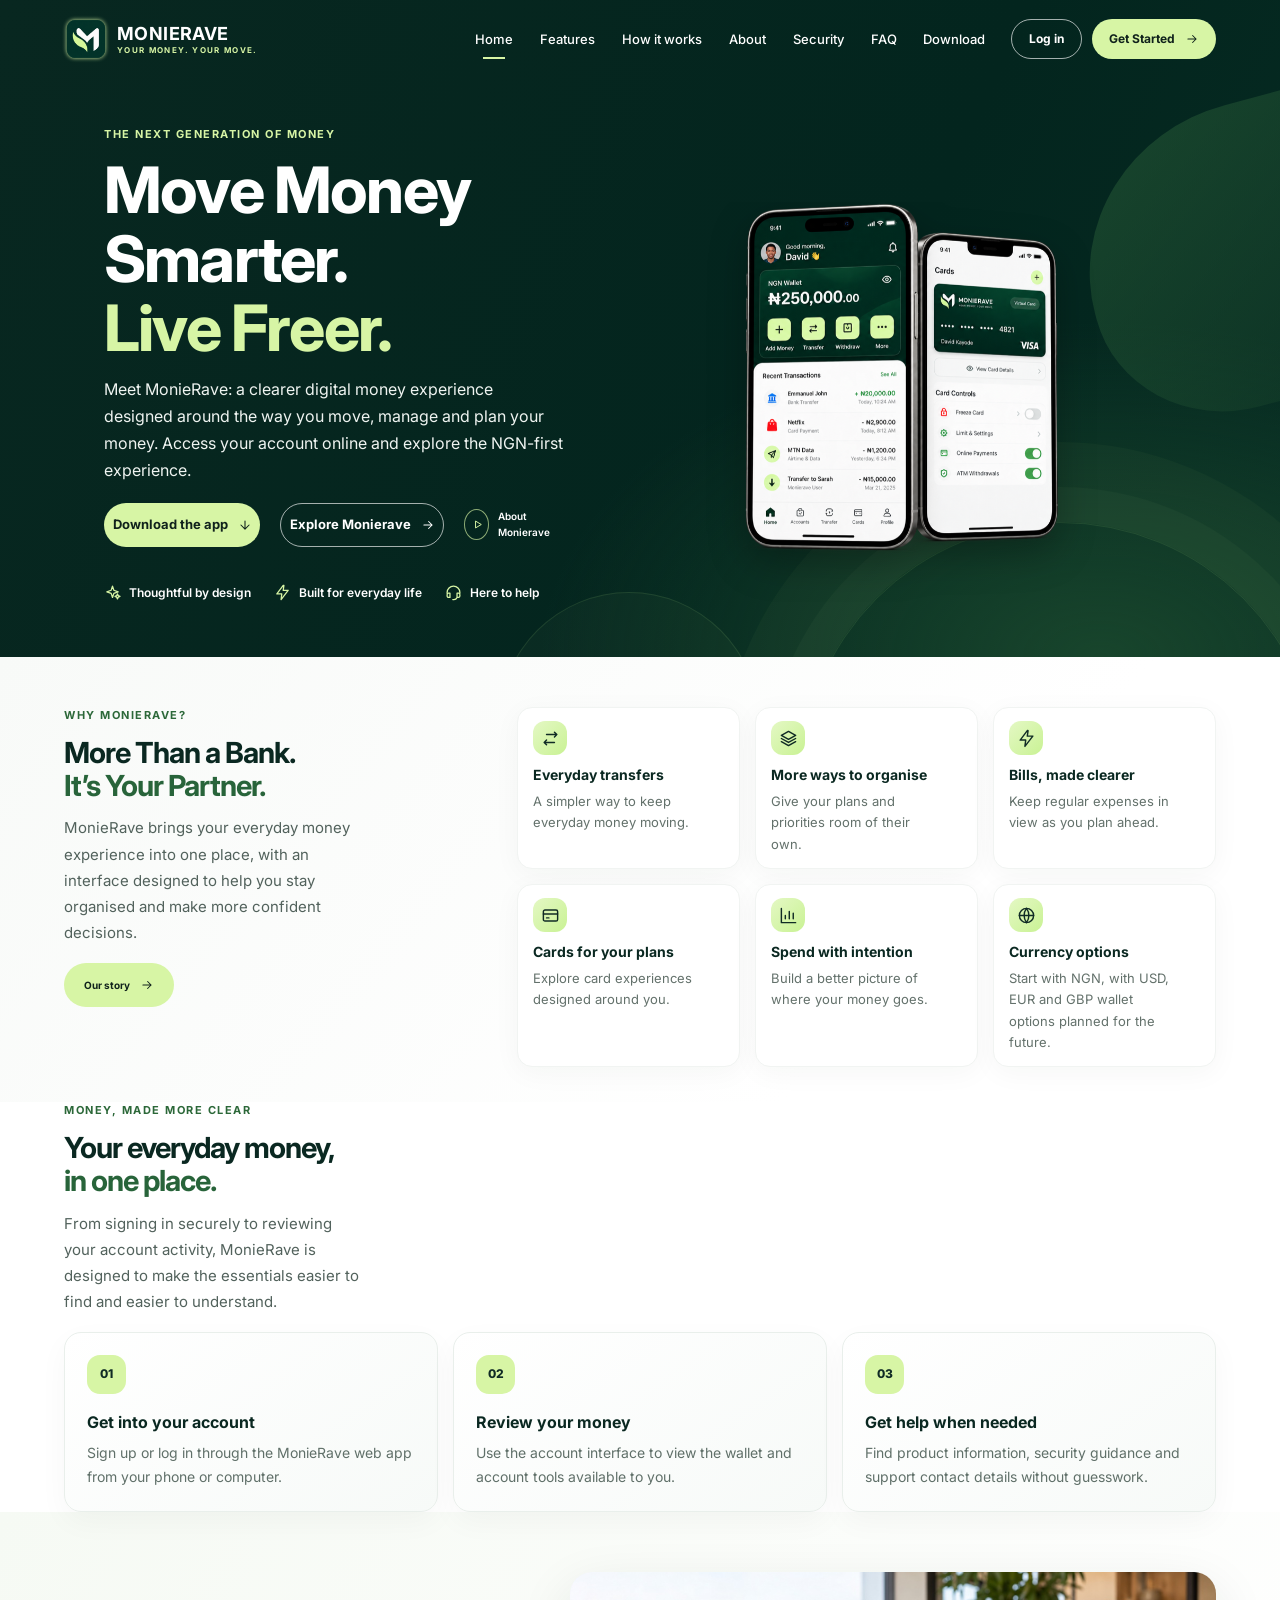
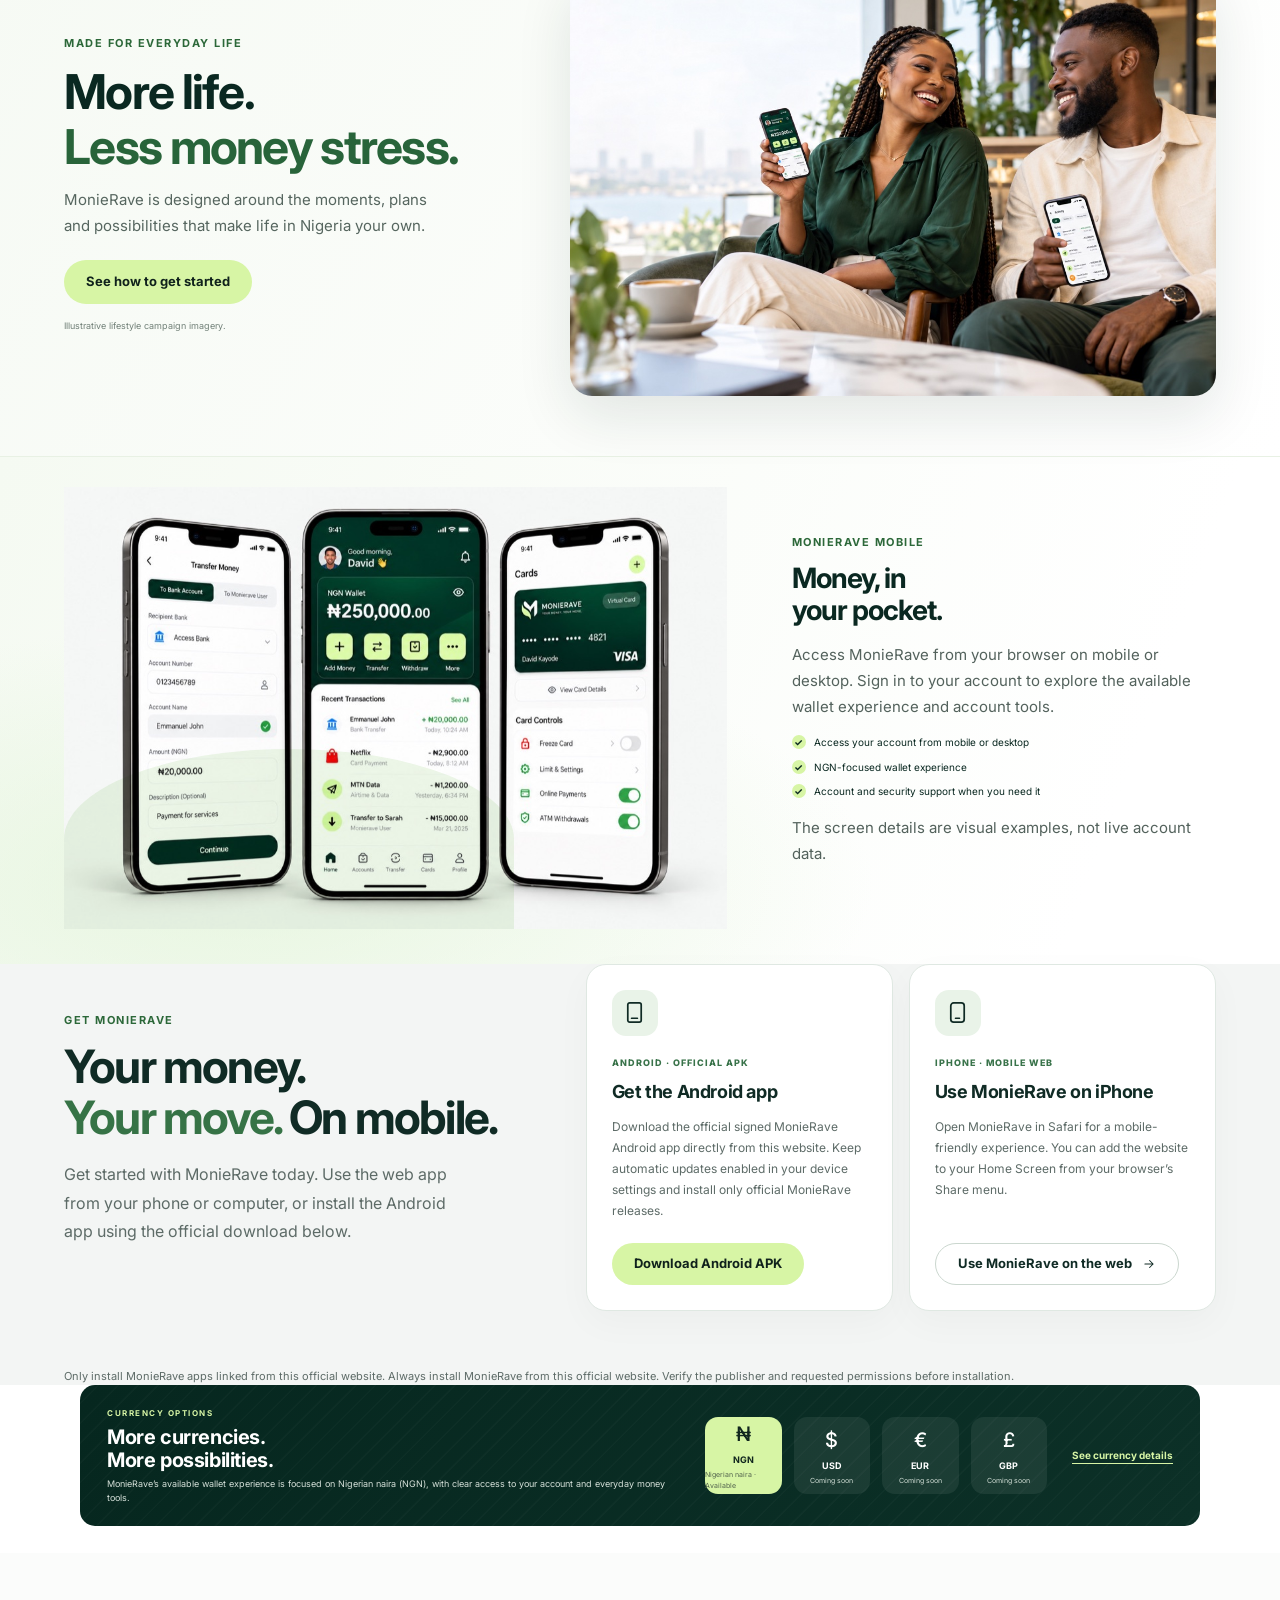
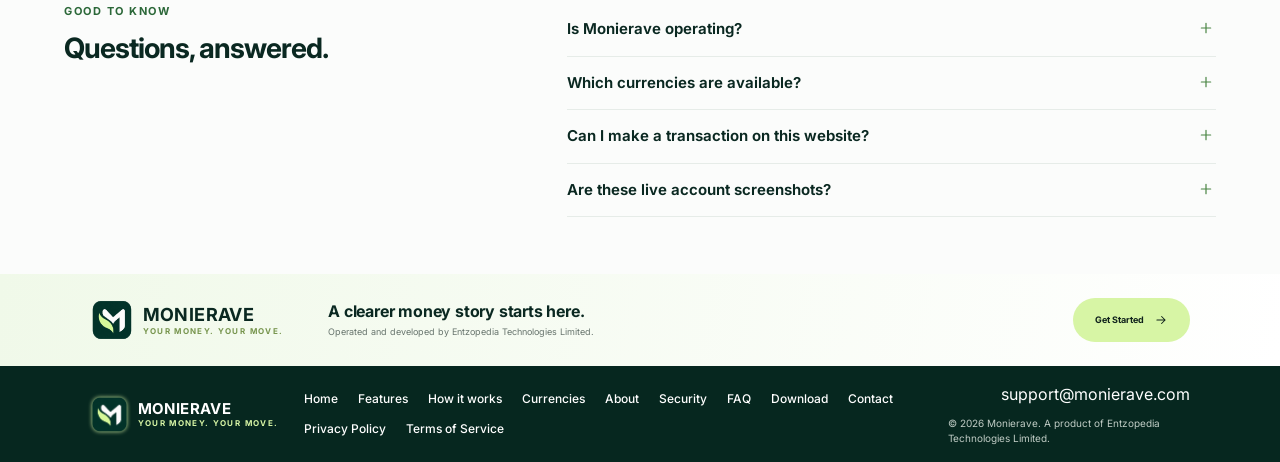
==== index.html @ e486f553 "Restore upcoming USD EUR GBP currency cards" ====
<!doctype html>
<html lang="en">
  <head>
    <meta charset="utf-8" />
    <meta name="viewport" content="width=device-width, initial-scale=1" />
    <meta name="theme-color" content="#102B25" />
    <meta name="description" content="Meet MonieRave, a digital money experience for everyday life. Explore account access, NGN wallet tools, transfers and support." />
    <title>Monierave — Your Money. Your Move.</title>
    <link rel="preconnect" href="https://fonts.googleapis.com" />
    <link rel="preconnect" href="https://fonts.gstatic.com" crossorigin />
    <link href="https://fonts.googleapis.com/css2?family=Inter:wght@400;500;600;700;800&display=swap" rel="stylesheet" />
    <link rel="icon" href="assets/92A92F0B-6AB2-4FA3-97BE-B72AE61C83B8.png" type="image/png" />
    <link rel="stylesheet" href="styles.css" />
    <script src="script.js" defer></script>
  </head>
  <body>
    <header class="site-header">
      <a class="brand brand-light" href="#home" aria-label="Monierave home">
        <img src="assets/92A92F0B-6AB2-4FA3-97BE-B72AE61C83B8.png" alt="" />
        <span class="brand-copy"><strong>MONIERAVE</strong><small>YOUR MONEY. YOUR MOVE.</small></span>
      </a>
      <button class="menu-toggle" aria-expanded="false" aria-controls="primary-nav" aria-label="Open navigation"><span></span><span></span></button>
      <nav id="primary-nav" class="primary-nav" aria-label="Main navigation">
        <a class="active" aria-current="page" href="index.html">Home</a><a href="features.html">Features</a><a href="how-it-works.html">How it works</a><a href="about.html">About</a><a href="security.html">Security</a><a href="faq.html">FAQ</a><a href="#download">Download</a>
      </nav>
      <div class="header-actions"><a class="button button-outline button-small" href="https://app.monierave.com/login">Log in</a><a class="button button-lime button-small" href="https://app.monierave.com/login?mode=signup">Get Started <svg class="icon icon-arrow" viewBox="0 0 24 24" fill="none" stroke="currentColor" stroke-width="1.8" stroke-linecap="round" stroke-linejoin="round" aria-hidden="true"><path d="M5 12h14M13 6l6 6-6 6"/></svg></a></div>
    </header>

    <main>
      <section class="hero" id="home">
        <div class="hero-glow glow-one"></div><div class="hero-glow glow-two"></div>
        <div class="hero-inner">
          <div class="hero-copy">
            <p class="eyebrow eyebrow-lime">THE NEXT GENERATION OF MONEY</p>
            <h1>Move Money Smarter.<br /><span>Live Freer.</span></h1>
            <p class="hero-intro">Meet MonieRave: a clearer digital money experience designed around the way you move, manage and plan your money. Access your account online and explore the NGN-first experience.</p>
            <div class="hero-actions"><a class="button button-lime" href="#download">Download the app <svg class="icon icon-arrow" viewBox="0 0 24 24" fill="none" stroke="currentColor" stroke-width="1.8" stroke-linecap="round" stroke-linejoin="round" aria-hidden="true"><path d="M12 5v14M5 12l7 7 7-7"/></svg></a><a class="button button-outline" href="features.html">Explore Monierave <svg class="icon icon-arrow" viewBox="0 0 24 24" fill="none" stroke="currentColor" stroke-width="1.8" stroke-linecap="round" stroke-linejoin="round" aria-hidden="true"><path d="M5 12h14M13 6l6 6-6 6"/></svg></a><a class="watch-link" href="about.html"><span class="play-icon"><svg class="icon" viewBox="0 0 24 24" fill="none" stroke="currentColor" stroke-width="1.8" stroke-linecap="round" stroke-linejoin="round" aria-hidden="true"><path d="m9 6 10 6-10 6z"/></svg></span> About Monierave</a></div>
            <div class="trust-row"><span><svg class="icon" viewBox="0 0 24 24" fill="none" stroke="currentColor" stroke-width="1.8" stroke-linecap="round" stroke-linejoin="round" aria-hidden="true"><path d="m12 3 1.9 5.8L20 11l-6.1 2.2L12 19l-1.9-5.8L4 11l6.1-2.2L12 3Z"/><path d="m19 14 1.1 2.4L22.5 17.5l-2.4 1.1L19 21l-1.1-2.4-2.4-1.1 2.4-1.1L19 14Z"/></svg> Thoughtful by design</span><span><svg class="icon" viewBox="0 0 24 24" fill="none" stroke="currentColor" stroke-width="1.8" stroke-linecap="round" stroke-linejoin="round" aria-hidden="true"><path d="M13 2 4 14h7l-1 8 10-13h-7l1-7Z"/></svg> Built for everyday life</span><span><svg class="icon" viewBox="0 0 24 24" fill="none" stroke="currentColor" stroke-width="1.8" stroke-linecap="round" stroke-linejoin="round" aria-hidden="true"><path d="M3 13v-1a9 9 0 0 1 18 0v1"/><path d="M5 13h2v6H5a2 2 0 0 1-2-2v-2a2 2 0 0 1 2-2Zm14 0h-2v6h2a2 2 0 0 0 2-2v-2a2 2 0 0 0-2-2ZM17 19a5 5 0 0 1-5 3h-1"/></svg> Here to help</span></div>
          </div>
          <div class="hero-phones"><img class="device-art" src="assets/monierave-device-hero.png" alt="Illustrative screens for a Monierave NGN wallet and card experience" /></div>
        </div>
      </section>

      <section class="features section-pad" id="features">
        <div class="features-intro" id="about"><p class="eyebrow eyebrow-green">WHY MONIERAVE?</p><h2>More Than a Bank.<br /><span>It’s Your Partner.</span></h2><p>MonieRave brings your everyday money experience into one place, with an interface designed to help you stay organised and make more confident decisions.</p><a class="button button-lime" href="about.html">Our story <svg class="icon icon-arrow" viewBox="0 0 24 24" fill="none" stroke="currentColor" stroke-width="1.8" stroke-linecap="round" stroke-linejoin="round" aria-hidden="true"><path d="M5 12h14M13 6l6 6-6 6"/></svg></a></div>
        <div class="feature-grid">
          <article class="feature-card"><div class="feature-icon"><svg class="icon" viewBox="0 0 24 24" fill="none" stroke="currentColor" stroke-width="1.8" stroke-linecap="round" stroke-linejoin="round" aria-hidden="true"><path d="M7 7h13l-3-3m3 3-3 3M17 17H4l3 3m-3-3 3-3"/></svg></div><h3>Everyday transfers</h3><p>A simpler way to keep everyday money moving.</p></article>
          <article class="feature-card"><div class="feature-icon"><svg class="icon" viewBox="0 0 24 24" fill="none" stroke="currentColor" stroke-width="1.8" stroke-linecap="round" stroke-linejoin="round" aria-hidden="true"><path d="m12 3 9 5-9 5-9-5 9-5Z"/><path d="m3 12 9 5 9-5M3 16l9 5 9-5"/></svg></div><h3>More ways to organise</h3><p>Give your plans and priorities room of their own.</p></article>
          <article class="feature-card"><div class="feature-icon"><svg class="icon" viewBox="0 0 24 24" fill="none" stroke="currentColor" stroke-width="1.8" stroke-linecap="round" stroke-linejoin="round" aria-hidden="true"><path d="M13 2 4 14h7l-1 8 10-13h-7l1-7Z"/></svg></div><h3>Bills, made clearer</h3><p>Keep regular expenses in view as you plan ahead.</p></article>
          <article class="feature-card"><div class="feature-icon"><svg class="icon" viewBox="0 0 24 24" fill="none" stroke="currentColor" stroke-width="1.8" stroke-linecap="round" stroke-linejoin="round" aria-hidden="true"><rect x="3" y="5" width="18" height="14" rx="2"/><path d="M3 10h18M7 15h3"/></svg></div><h3>Cards for your plans</h3><p>Explore card experiences designed around you.</p></article>
          <article class="feature-card"><div class="feature-icon"><svg class="icon" viewBox="0 0 24 24" fill="none" stroke="currentColor" stroke-width="1.8" stroke-linecap="round" stroke-linejoin="round" aria-hidden="true"><path d="M3 3v18h18M8 16v-4m5 4V7m5 9v-7"/></svg></div><h3>Spend with intention</h3><p>Build a better picture of where your money goes.</p></article>
          <article class="feature-card"><div class="feature-icon"><svg class="icon" viewBox="0 0 24 24" fill="none" stroke="currentColor" stroke-width="1.8" stroke-linecap="round" stroke-linejoin="round" aria-hidden="true"><circle cx="12" cy="12" r="9"/><path d="M3 12h18M12 3a15 15 0 0 1 0 18 15 15 0 0 1 0-18Z"/></svg></div><h3>Currency options</h3><p>Start with NGN, with USD, EUR and GBP wallet options planned for the future.</p></article>
        </div>
      </section>

      <section class="section-pad"><div class="features-intro"><p class="eyebrow eyebrow-green">MONEY, MADE MORE CLEAR</p><h2>Your everyday money,<br /><span>in one place.</span></h2><p>From signing in securely to reviewing your account activity, MonieRave is designed to make the essentials easier to find and easier to understand.</p></div><div class="page-card-grid"><article class="page-card"><span class="step-number">01</span><h3>Get into your account</h3><p>Sign up or log in through the MonieRave web app from your phone or computer.</p></article><article class="page-card"><span class="step-number">02</span><h3>Review your money</h3><p>Use the account interface to view the wallet and account tools available to you.</p></article><article class="page-card"><span class="step-number">03</span><h3>Get help when needed</h3><p>Find product information, security guidance and support contact details without guesswork.</p></article></div></section><section class="people-section section-pad"><div class="people-copy"><p class="eyebrow eyebrow-green">MADE FOR EVERYDAY LIFE</p><h2>More life.<br /><span>Less money stress.</span></h2><p>MonieRave is designed around the moments, plans and possibilities that make life in Nigeria your own.</p><a class="button button-lime" href="how-it-works.html">See how to get started</a><small>Illustrative lifestyle campaign imagery.</small></div><figure class="people-photo"><img src="assets/monierave-lifestyle-couple.jpg" alt="A smiling Nigerian woman and man holding phones together in a bright modern cafe" loading="lazy" decoding="async" /></figure></section>

      <section class="app-section section-pad" id="security">
        <div class="app-preview"><img class="device-art" src="assets/monierave-device-screens.jpg" alt="Illustrative Monierave transfer, wallet and card app screens" loading="lazy" decoding="async" /></div>
        <div class="app-copy"><p class="eyebrow eyebrow-green">MONIERAVE MOBILE</p><h2>Money, in<br />your pocket.</h2><p>Access MonieRave from your browser on mobile or desktop. Sign in to your account to explore the available wallet experience and account tools.</p><ul><li>Access your account from mobile or desktop</li><li>NGN-focused wallet experience</li><li>Account and security support when you need it</li></ul><p class="store-note">The screen details are visual examples, not live account data.</p></div>
      </section>


      <section class="download-section section-pad" id="download" aria-labelledby="download-title">
        <div class="download-heading">
          <p class="eyebrow eyebrow-green">GET MONIERAVE</p>
          <h2 id="download-title">Your money.<br /><span>Your move.</span> On mobile.</h2>
          <p>Get started with MonieRave today. Use the web app from your phone or computer, or install the Android app using the official download below.</p>
        </div>
        <div class="download-options">
          <article class="download-card">
            <div class="download-platform-icon" aria-hidden="true"><svg viewBox="0 0 24 24" fill="none" stroke="currentColor" stroke-width="1.8" stroke-linecap="round" stroke-linejoin="round"><rect x="5" y="2" width="14" height="20" rx="2"/><path d="M9 18h6"/></svg></div>
            <p class="download-status">ANDROID · OFFICIAL APK</p>
            <h3>Get the Android app</h3>
            <p>Download the official signed MonieRave Android app directly from this website. Keep automatic updates enabled in your device settings and install only official MonieRave releases.</p>
            <a class="button button-lime" href="/downloads/monierave-android.apk" download>Download Android APK</a>
          </article>
          <article class="download-card">
            <div class="download-platform-icon" aria-hidden="true"><svg viewBox="0 0 24 24" fill="none" stroke="currentColor" stroke-width="1.8" stroke-linecap="round" stroke-linejoin="round"><rect x="5" y="2" width="14" height="20" rx="3"/><path d="M10 18h4"/></svg></div>
            <p class="download-status">IPHONE · MOBILE WEB</p>
            <h3>Use MonieRave on iPhone</h3>
            <p>Open MonieRave in Safari for a mobile-friendly experience. You can add the website to your Home Screen from your browser’s Share menu.</p>
            <a class="button button-outline-dark" href="https://app.monierave.com/login">Use MonieRave on the web <svg class="icon icon-arrow" viewBox="0 0 24 24" fill="none" stroke="currentColor" stroke-width="1.8" stroke-linecap="round" stroke-linejoin="round" aria-hidden="true"><path d="M5 12h14M13 6l6 6-6 6"/></svg></a>
          </article>
        </div>
        <p class="download-footnote">Only install MonieRave apps linked from this official website. Always install MonieRave from this official website. Verify the publisher and requested permissions before installation.</p>
      </section>

      <section class="currencies" aria-labelledby="currency-title"><div><p class="eyebrow eyebrow-lime">CURRENCY OPTIONS</p><h2 id="currency-title">More currencies.<br />More possibilities.</h2><p>MonieRave’s available wallet experience is focused on Nigerian naira (NGN), with clear access to your account and everyday money tools.</p></div><div class="currency-list"><div class="currency-item current"><b>₦</b><strong>NGN</strong><small>Nigerian naira · Available</small></div><div class="currency-item upcoming"><b>$</b><strong>USD</strong><small>Coming soon</small></div><div class="currency-item upcoming"><b>€</b><strong>EUR</strong><small>Coming soon</small></div><div class="currency-item upcoming"><b>£</b><strong>GBP</strong><small>Coming soon</small></div></div><a class="currency-details-link" href="currencies.html">See currency details</a></section>

      <section class="faq-section section-pad" id="faq"><div><p class="eyebrow eyebrow-green">GOOD TO KNOW</p><h2>Questions, answered.</h2></div><div class="faq-list"><details><summary>Is Monierave operating?<span><svg class="icon icon-plus" viewBox="0 0 24 24" fill="none" stroke="currentColor" stroke-width="1.8" stroke-linecap="round" aria-hidden="true"><path d="M12 5v14M5 12h14"/></svg></span></summary><p>Yes. You can visit the MonieRave web app, create an account or sign in, and use the services currently enabled for your account.</p></details><details><summary>Which currencies are available?<span><svg class="icon icon-plus" viewBox="0 0 24 24" fill="none" stroke="currentColor" stroke-width="1.8" stroke-linecap="round" aria-hidden="true"><path d="M12 5v14M5 12h14"/></svg></span></summary><p>Nigerian naira (NGN) is available now. USD, EUR and GBP wallet options are coming soon and are not yet available for transactions. For questions, contact support@monierave.com.</p></details><details><summary>Can I make a transaction on this website?<span><svg class="icon icon-plus" viewBox="0 0 24 24" fill="none" stroke="currentColor" stroke-width="1.8" stroke-linecap="round" aria-hidden="true"><path d="M12 5v14M5 12h14"/></svg></span></summary><p>No. This public website does not process transactions. For account access or service help, contact support@monierave.com.</p></details><details><summary>Are these live account screenshots?<span><svg class="icon icon-plus" viewBox="0 0 24 24" fill="none" stroke="currentColor" stroke-width="1.8" stroke-linecap="round" aria-hidden="true"><path d="M12 5v14M5 12h14"/></svg></span></summary><p>No. The phone screens are illustrative previews and do not show a live account or real transaction history.</p></details></div></section>

      <section class="closing-cta" id="get-started"><a class="brand brand-dark" href="index.html"><img src="assets/92A92F0B-6AB2-4FA3-97BE-B72AE61C83B8.png" alt="" /><span class="brand-copy"><strong>MONIERAVE</strong><small>YOUR MONEY. YOUR MOVE.</small></span></a><div><h2>A clearer money story starts here.</h2><p>Operated and developed by Entzopedia Technologies Limited.</p></div><a class="button button-lime" href="https://app.monierave.com/login?mode=signup">Get Started <svg class="icon icon-arrow" viewBox="0 0 24 24" fill="none" stroke="currentColor" stroke-width="1.8" stroke-linecap="round" stroke-linejoin="round" aria-hidden="true"><path d="M5 12h14M13 6l6 6-6 6"/></svg></a></section>
    </main>

    <footer class="site-footer"><a class="brand brand-light" href="index.html"><img src="assets/92A92F0B-6AB2-4FA3-97BE-B72AE61C83B8.png" alt="" /><span class="brand-copy"><strong>MONIERAVE</strong><small>YOUR MONEY. YOUR MOVE.</small></span></a><nav aria-label="Footer navigation"><a href="index.html">Home</a><a href="features.html">Features</a><a href="how-it-works.html">How it works</a><a href="currencies.html">Currencies</a><a href="about.html">About</a><a href="security.html">Security</a><a href="faq.html">FAQ</a><a href="#download">Download</a><a href="contact.html">Contact</a><a href="privacy-policy.html">Privacy Policy</a><a href="terms.html">Terms of Service</a></nav><div class="footer-meta"><a class="support-link" href="mailto:support@monierave.com">support@monierave.com</a><small>© <span id="year">2026</span> Monierave. A product of Entzopedia Technologies Limited.</small></div></footer>
  </body>
</html>
---- styles.css ----
:root{--forest:#102B25;--forest-deep:#06251f;--forest-soft:#205a3b;--lime:#D7F5A5;--white:#fff;--mist:#F3F5F4;--ink:#0a2821;--muted:#5d6b67;--line:#e6ece8;font-family:Inter,Arial,sans-serif;color:var(--ink);font-synthesis:none;text-rendering:optimizeLegibility}*{box-sizing:border-box}html{scroll-behavior:smooth;scroll-padding-top:88px}body{margin:0;background:var(--white);font-size:14px}a{color:inherit;text-decoration:none}.site-header{height:78px;position:absolute;z-index:5;top:0;left:50%;transform:translateX(-50%);width:min(1120px,calc(100% - 9vw));display:flex;align-items:center;justify-content:space-between;color:white}.brand{display:inline-flex;align-items:center;gap:9px;flex:none}.brand>img{width:44px;height:44px}.brand-copy{display:grid;gap:3px;line-height:1}.brand-copy strong{font-size:17px;letter-spacing:.4px}.brand-copy small{font-size:7px;letter-spacing:1.35px;color:var(--lime);font-weight:700}.primary-nav{display:flex;align-items:center;gap:34px;margin-left:55px}.primary-nav a,.site-footer nav a{font-size:11px;font-weight:500;transition:color .2s}.primary-nav a:hover,.site-footer nav a:hover{color:var(--lime)}.primary-nav .active{position:relative}.primary-nav .active:after{content:"";position:absolute;width:22px;height:2px;bottom:-10px;left:50%;transform:translateX(-50%);background:var(--lime)}.header-actions{display:flex;gap:10px}.button{height:43px;padding:0 22px;border-radius:28px;display:inline-flex;align-items:center;justify-content:center;gap:10px;font-size:11px;font-weight:700;transition:transform .2s,box-shadow .2s}.button:hover{transform:translateY(-2px);box-shadow:0 9px 24px #0002}.button-lime{background:var(--lime);color:#10221c}.button-outline{border:1px solid #ffffffa3;color:white}.button-small{height:32px;padding:0 20px;font-size:10px}.menu-toggle{display:none}.hero{position:relative;min-height:535px;overflow:hidden;background:radial-gradient(ellipse at 86% 100%,#18452c 0,transparent 36%),linear-gradient(115deg,#082720 0%,#03251e 65%,#062b22 100%);color:white}.hero:after{content:"";position:absolute;right:-125px;top:105px;width:320px;height:300px;border-radius:56% 0 0 42%;background:linear-gradient(145deg,#357040,#123927);opacity:.42;transform:rotate(-15deg)}.hero-glow{position:absolute;border:1px solid #b8e68a1c;border-radius:50%;pointer-events:none}.glow-one{width:520px;height:520px;right:-40px;bottom:-385px;box-shadow:0 0 0 35px #b8e68a09,0 0 0 80px #b8e68a08}.glow-two{width:260px;height:260px;left:39%;bottom:-195px;background:#d7f5a508}.hero-inner{max-width:1120px;min-height:535px;margin:auto;padding:126px 0 55px;display:grid;grid-template-columns:.95fr 1.05fr;align-items:center;position:relative;z-index:1}.hero-copy{padding:0 0 0 0;max-width:460px;z-index:2}.eyebrow{font-size:10px;letter-spacing:1.5px;font-weight:700;margin:0 0 12px}.eyebrow-lime{color:var(--lime)}.eyebrow-green{color:#2c6839}.hero h1{font-size:47px;line-height:1.08;letter-spacing:-2px;margin:0 0 14px;font-weight:750}.hero h1 span{color:var(--lime)}.hero-intro{font-size:13px;line-height:1.65;color:#eff4f1;max-width:375px;margin:0 0 18px}.hero-actions{display:flex;align-items:center;gap:20px}.watch-link{display:inline-flex;align-items:center;gap:9px;font-size:10px;font-weight:600}.play-icon{width:31px;height:31px;border:1px solid #d7f5a5a6;border-radius:50%;display:grid;place-items:center;color:var(--lime);font-size:10px;padding-left:2px}.trust-row{display:flex;align-items:center;gap:23px;margin-top:37px;white-space:nowrap}.trust-row span{display:flex;align-items:center;gap:8px;font-size:9px;font-weight:600}.trust-row i{font-style:normal;width:29px;height:29px;border-radius:50%;background:#ffffff13;color:white;display:grid;place-items:center;font-size:16px}.hero-phones{height:425px;position:relative;align-self:end;display:flex;align-items:flex-start;justify-content:center;gap:0;padding-left:8px}.phone{position:relative;width:244px;height:454px;border:5px solid #d8ddd8;border-bottom-width:7px;border-radius:37px;background:#fff;color:#12231e;box-shadow:0 8px 20px #0009,0 0 0 2px #5b6962;overflow:hidden;padding:15px 12px 8px;font-size:8px}.phone-home{z-index:2;margin:0 -6px 0 0;transform:rotate(-2deg)}.phone-card{height:389px;margin-top:54px;z-index:1;transform:rotate(2deg);padding-top:17px}.phone-notch{position:absolute;top:0;left:50%;transform:translateX(-50%);height:18px;width:82px;border-radius:0 0 12px 12px;background:#080d0c}.phone-status{display:flex;justify-content:space-between;font-size:8px;font-weight:700;margin:0 0 17px;padding:1px 3px}.phone-greeting{display:flex;align-items:center;gap:8px;font-size:8px;line-height:1.5;margin-bottom:9px}.phone-greeting b{font-size:11px}.avatar{width:25px;height:25px;background:linear-gradient(135deg,#bc774e,#293a34);border-radius:50%;display:grid;place-items:center;color:white;font-weight:bold}.bell{margin-left:auto;font-size:15px}.wallet-card{background:#073428;color:white;border-radius:13px;padding:12px 11px 10px;box-shadow:inset 0 0 0 1px #9ccf8b33}.wallet-card>small{font-size:7px;letter-spacing:.5px}.wallet-card>small span{float:right}.wallet-card>strong{font-size:19px;display:block;margin:7px 0 13px}.wallet-card sup{font-size:10px}.quick-actions{display:flex;justify-content:space-between;text-align:center}.quick-actions>span{width:36px;height:31px;border-radius:7px;background:var(--lime);color:#102b25;font-size:17px;padding-top:4px}.quick-actions small{display:block;font-size:6px;margin-top:4px;color:#fff;white-space:nowrap}.transactions{margin:11px -12px 0;padding:11px 12px;background:#fff;border-radius:12px 12px 0 0}.transaction-title{font-size:8px;font-weight:700;margin-bottom:11px}.transaction-title span{float:right;color:#438c42}.transaction{display:grid;grid-template-columns:24px 1fr auto;gap:6px;align-items:center;margin:10px 0;font-size:7px}.transaction>span{font-weight:600}.transaction small{display:block;color:#87918d;font-size:6px;font-weight:400;margin-top:3px}.transaction strong{text-align:right;font-size:7px;color:#238744}.transaction strong small{color:#89938f}.merchant{width:19px;height:19px;border-radius:50%;display:grid;place-items:center;font-size:11px;background:#f2f4f3}.merchant.blue{color:#1968c0}.merchant.red{color:#e32842}.merchant.orange{color:#ee9e14}.phone-tabs{position:absolute;bottom:5px;left:0;right:0;display:flex;justify-content:space-around;text-align:center;border-top:1px solid #e8ecea;padding:7px 2px 1px;font-size:11px;color:#496057}.phone-tabs small{display:block;font-size:6px;margin-top:2px}.card-heading{margin:8px 0 10px;font-size:11px;font-weight:700}.card-heading span{float:right;color:#68a244}.debit-card{padding:13px 11px 10px;height:102px;border-radius:12px;color:white;background:linear-gradient(125deg,#073b2d,#071f19);box-shadow:0 5px 10px #1235;font-size:7px}.debit-brand{display:flex;align-items:center;font-size:7px;letter-spacing:.4px}.debit-brand img{width:18px;height:18px;margin-right:4px}.debit-card>small{float:right;margin-top:-15px}.debit-card p{font-size:9px;letter-spacing:1px;margin:18px 0 7px}.debit-card>b{font-size:6px;letter-spacing:.5px}.debit-card>b span{float:right;font-size:12px;font-style:italic}.view-card{text-align:center;border:1px solid #e6eae7;padding:8px;margin:7px 0 14px;border-radius:5px;font-size:7px;color:#49645a}.control-heading{font-size:9px;font-weight:700;margin:13px 0 8px}.control-heading span{float:right;color:#aaa}.control-row{padding:10px 2px;border-bottom:1px solid #edf0ee;font-size:7px}.control-row>span:last-child{float:right}.toggle{display:inline-block;width:22px;height:12px;border-radius:8px;background:#e6ebe8;vertical-align:middle;position:relative}.toggle:after{content:"";position:absolute;left:2px;top:2px;width:8px;height:8px;border-radius:50%;background:white;box-shadow:0 1px 2px #0003}.toggle.on{background:#40944f}.toggle.on:after{left:12px}.section-pad{padding-left:max(7vw,calc((100% - 1120px)/2));padding-right:max(7vw,calc((100% - 1120px)/2))}.features{display:grid;grid-template-columns:.9fr 1.6fr;gap:60px;padding-top:50px;padding-bottom:35px;background:linear-gradient(130deg,#f8faf8,#fff 70%)}h2{font-size:29px;line-height:1.15;letter-spacing:-1px;margin:0 0 13px;color:#0a2821}.features-intro h2 span{color:#28643a}.features-intro>p:not(.eyebrow){font-size:12px;line-height:1.65;color:#52625c;max-width:300px;margin:0 0 16px}.features-intro .button{height:37px;padding:0 20px;font-size:10px}.feature-grid{display:grid;grid-template-columns:repeat(3,1fr);gap:15px}.feature-card{min-height:119px;border-radius:15px;background:#fff;padding:13px 15px;box-shadow:0 6px 28px #1839250a;border:1px solid #f1f4f2}.feature-icon{width:34px;height:34px;border-radius:12px;background:linear-gradient(135deg,#e4f8c4,#c9f294);display:grid;place-items:center;font-size:18px;color:#102b25;margin-bottom:10px}.feature-card h3{margin:0 0 6px;font-size:10px}.feature-card p{font-size:9px;color:#63716b;line-height:1.6;margin:0;max-width:165px}.app-section{display:grid;grid-template-columns:1.25fr .8fr;gap:65px;align-items:center;padding-top:30px;padding-bottom:35px;background:radial-gradient(ellipse at 19% 84%,#dff3d5aa,transparent 43%),linear-gradient(110deg,#f5faf2,#fff 85%);border-top:1px solid #e8f1e4}.app-preview{height:300px;display:flex;align-items:flex-end;justify-content:center;position:relative;padding:0 20px}.app-preview:before{content:"";position:absolute;width:450px;height:180px;left:5%;bottom:0;background:#e6f4df;border-radius:50% 50% 0 0;opacity:.7}.mini-phone{height:265px;width:148px;border:4px solid #d7dfd8;border-radius:24px;background:white;position:relative;z-index:1;box-shadow:0 6px 14px #14271d42;padding:23px 8px 8px;font-size:7px;overflow:hidden}.mini-send{transform:rotate(-2deg);margin-right:-6px;height:243px}.mini-home{height:291px;width:165px;z-index:2}.mini-cards{transform:rotate(2deg);margin-left:-5px;height:253px}.mini-status{font-size:6px;font-weight:bold;margin-bottom:13px}.mini-phone>p{font-size:8px;font-weight:700}.mini-chip{background:#d7f5a5;border-radius:9px;padding:5px;width:max-content;margin:13px 0}.mini-phone label{display:block;font-size:6px;color:#89938e;margin:8px 0 3px}.mini-field{border:1px solid #e8ece9;border-radius:5px;padding:6px;font-size:7px}.mini-send button{margin-top:12px;background:var(--lime);border:0;border-radius:8px;width:100%;padding:7px;font-size:7px;font-weight:700}.mini-welcome{font-size:8px;margin-bottom:8px}.mini-balance{background:#073428;color:white;border-radius:10px;padding:10px 8px;font-size:7px}.mini-balance strong{display:block;font-size:13px;margin-top:5px}.mini-lines{margin-top:12px;font-size:7px;line-height:2;color:#263b33}.mini-lines hr{border:0;border-top:1px solid #edf0ee;margin:8px 0}.mini-nav{position:absolute;bottom:8px;left:0;right:0;text-align:center;border-top:1px solid #e7ece9;padding:8px 0 0}.mini-cards .debit-card{margin-top:18px;padding:10px 8px;height:82px}.mini-cards .debit-card p{margin:11px 0 5px}.app-copy h2{font-size:28px;text-transform:none}.app-copy>p:not(.eyebrow){font-size:11px;line-height:1.65;color:#53625c}.app-copy ul{list-style:none;padding:0;margin:13px 0}.app-copy li{margin:9px 0;font-size:10px}.app-copy li:before{content:"✓";display:inline-grid;place-items:center;background:#d7f5a5;width:14px;height:14px;border-radius:50%;margin-right:8px;font-weight:bold}.app-copy .store-note{font-size:9px;color:#77837d}.currencies{max-width:1120px;margin:0 auto 27px;padding:22px 27px;min-height:111px;display:flex;align-items:center;justify-content:space-between;gap:25px;border-radius:15px;color:white;background:linear-gradient(110deg,#06271f,#0c3027);position:relative;overflow:hidden}.currencies:after{content:"";position:absolute;inset:0;background:repeating-linear-gradient(135deg,transparent,transparent 12px,#ffffff06 13px,#ffffff06 14px);pointer-events:none}.currencies>div{position:relative;z-index:1}.currencies .eyebrow{font-size:8px;margin-bottom:7px}.currencies h2{color:white;font-size:20px;margin:0 0 5px;letter-spacing:-.4px}.currencies>div>p:last-child{margin:0;font-size:9px;line-height:1.5;color:#d5e0d9}.currency-list{display:flex;gap:12px}.currency-item{width:78px;height:77px;border-radius:13px;background:#ffffff12;display:grid;align-content:center;justify-items:center;gap:3px}.currency-item b{font-size:20px;font-weight:500}.currency-item strong{font-size:9px}.currency-item small{font-size:7px;color:#d0ddd5}.currency-item.current{background:var(--lime);color:#11261e}.currency-item.current small{color:#52634d}.faq-section{padding-top:50px;padding-bottom:57px;display:grid;grid-template-columns:.8fr 1.2fr;gap:70px;background:#fbfcfb}.faq-section h2{font-size:28px}.faq-list details{border-bottom:1px solid var(--line);padding:15px 0}.faq-list summary{font-size:12px;font-weight:650;cursor:pointer;list-style:none;display:flex;justify-content:space-between}.faq-list summary::-webkit-details-marker{display:none}.faq-list summary span{color:#498443;font-size:17px;line-height:12px}.faq-list details[open] summary span{transform:rotate(45deg)}.faq-list details p{font-size:11px;color:#64716c;line-height:1.65;max-width:620px}.closing-cta{min-height:92px;display:flex;align-items:center;justify-content:space-between;gap:25px;padding:18px max(7vw,calc((100% - 1120px)/2));background:linear-gradient(100deg,#f0f9e9,#fff)}.brand-dark .brand-copy small{color:#77954e}.closing-cta>div{flex:1;margin-left:20px}.closing-cta h2{font-size:16px;margin:0 0 5px;letter-spacing:-.2px}.closing-cta p{font-size:9px;color:#67746d;margin:0}.closing-cta .button{height:37px;font-size:9px}.site-footer{min-height:94px;padding:16px max(7vw,calc((100% - 1120px)/2));background:#06271f;color:white;display:flex;align-items:center;justify-content:space-between;gap:22px}.site-footer .brand>img{width:39px;height:39px}.site-footer .brand-copy strong{font-size:15px}.site-footer nav{display:flex;gap:22px}.site-footer nav a{font-size:9px}.footer-meta{display:grid;justify-items:end;gap:9px}.social-links{display:flex;gap:10px}.social-links a{font-weight:700;font-size:12px;width:18px;height:18px;display:grid;place-items:center}.footer-meta>small{font-size:8px;color:#c0ccc5}
@media(max-width:900px){.site-header{width:calc(100% - 48px)}.hero-inner{padding-left:6vw;padding-right:4vw;grid-template-columns:.9fr 1.1fr}.hero h1{font-size:40px}.hero-phones{transform:scale(.82);transform-origin:right bottom;margin-left:-50px}.trust-row{gap:12px}.trust-row span{font-size:8px}.section-pad{padding-left:6vw;padding-right:6vw}.features{gap:28px}.feature-grid{gap:9px}.feature-card{padding:11px;min-height:120px}.app-section{gap:30px}.currencies{margin-left:6vw;margin-right:6vw}.currency-list{gap:7px}.currency-item{width:66px}.faq-section{gap:30px}.closing-cta,.site-footer{padding-left:6vw;padding-right:6vw}}
@media(max-width:650px){html{scroll-padding-top:70px}.site-header{height:68px;width:calc(100% - 36px)}.brand>img{width:39px;height:39px}.brand-copy strong{font-size:15px}.brand-copy small{font-size:6px}.menu-toggle{display:grid;gap:5px;order:3;background:none;border:0;padding:8px}.menu-toggle span{width:22px;height:2px;background:white}.primary-nav{display:none;position:absolute;left:-18px;right:-18px;top:68px;margin:0;padding:12px 22px 18px;background:#082920;flex-direction:column;align-items:flex-start;gap:0;box-shadow:0 12px 18px #0003}.primary-nav.open{display:flex}.primary-nav a{width:100%;padding:12px 0}.primary-nav .active:after{display:none}.header-actions{margin-left:auto;margin-right:9px;gap:6px}.button-small{height:29px;padding:0 13px;font-size:9px}.header-actions .button-outline{display:none}.hero{min-height:unset}.hero-inner{min-height:unset;padding:112px 22px 0;display:flex;flex-direction:column;align-items:stretch}.hero-copy{max-width:none}.eyebrow{font-size:9px}.hero h1{font-size:42px;letter-spacing:-1.7px}.hero-intro{font-size:12px;max-width:440px}.hero-actions{gap:13px}.hero-actions .button{height:39px;padding:0 15px;font-size:9px}.watch-link{font-size:9px}.play-icon{height:28px;width:28px}.trust-row{margin-top:22px;justify-content:space-between;gap:5px}.trust-row span{font-size:7px;gap:5px}.trust-row i{width:25px;height:25px}.hero-phones{height:375px;transform:scale(.78);transform-origin:top center;margin:25px -25% -80px;justify-content:center;align-self:center;width:128%}.phone{width:234px;height:426px}.phone-card{height:366px;margin-top:44px}.section-pad{padding-left:22px;padding-right:22px}.features{display:block;padding-top:48px;padding-bottom:28px}.features-intro{margin-bottom:24px}.features-intro h2{font-size:27px}.features-intro>p:not(.eyebrow){font-size:11px}.feature-grid{grid-template-columns:repeat(2,minmax(0,1fr));gap:10px}.feature-card{min-height:119px;padding:12px}.feature-card h3{font-size:9px}.feature-card p{font-size:8px}.app-section{display:flex;flex-direction:column-reverse;gap:8px;padding-top:30px;padding-bottom:28px}.app-copy{width:100%}.app-copy h2{font-size:27px}.app-copy>p:not(.eyebrow){max-width:430px}.app-preview{width:100%;height:270px;padding:0}.mini-phone{transform:scale(.88);transform-origin:bottom center}.mini-send{margin-right:-13px}.mini-cards{margin-left:-13px}.currencies{margin:10px 16px 22px;padding:19px 17px;display:block;border-radius:14px}.currencies h2{font-size:19px}.currencies>div>p:last-child{max-width:290px}.currency-list{margin-top:15px;justify-content:space-between;gap:6px}.currency-item{width:calc(25% - 5px);height:70px}.currency-item b{font-size:18px}.currency-item strong{font-size:8px}.currency-item small{font-size:6px}.faq-section{display:block;padding-top:40px;padding-bottom:42px}.faq-section>div:first-child{margin-bottom:20px}.faq-section h2{font-size:25px}.faq-list summary{font-size:11px}.faq-list details p{font-size:10px}.closing-cta{padding:20px 22px;display:grid;grid-template-columns:1fr auto;gap:13px}.closing-cta .brand{grid-column:1/-1}.closing-cta>div{margin:0}.closing-cta h2{font-size:14px}.closing-cta p{font-size:8px;line-height:1.5}.closing-cta .button{padding:0 13px;white-space:nowrap}.site-footer{padding:22px;display:grid;grid-template-columns:1fr auto;gap:17px}.site-footer nav{grid-column:1/-1;grid-row:2;gap:17px;flex-wrap:wrap}.site-footer nav a{font-size:8px}.footer-meta{grid-column:2;grid-row:1/3}.footer-meta>small{font-size:7px;text-align:right}}
@media(max-width:370px){.hero h1{font-size:37px}.hero-phones{transform:scale(.67);margin:18px -30% -110px}.header-actions .button-lime{padding:0 10px}.feature-card{padding:10px}.trust-row span{font-size:6px}.currency-item small{font-size:5px}}
.brand-light>img{object-fit:contain;filter:drop-shadow(0 0 2px #D7F5A5)}
.app-preview:before{width:min(450px,100%);left:0}
@media(max-width:820px) and (min-width:651px){.menu-toggle{display:grid;gap:5px;order:3;background:none;border:0;padding:8px}.menu-toggle span{width:22px;height:2px;background:white}.primary-nav{display:none;position:absolute;left:0;right:0;top:74px;margin:0;padding:12px 22px 18px;background:#082920;flex-direction:column;align-items:flex-start;gap:0;box-shadow:0 12px 18px #0003}.primary-nav.open{display:flex}.primary-nav a{width:100%;padding:12px 0}.primary-nav .active:after{display:none}.hero-inner{min-height:unset;padding:112px 36px 0;display:flex;flex-direction:column;align-items:stretch}.hero-copy{max-width:620px}.hero-phones{height:385px;transform:scale(.82);transform-origin:top center;margin:24px 0 -65px;justify-content:center;align-self:center;width:100%}.app-section{grid-template-columns:1fr;gap:0}.app-copy{order:1;max-width:620px;margin:0 auto}.app-preview{order:2;max-width:680px;margin:0 auto}}

/* Keep the device previews compact and centered across breakpoints. */
.hero-phones{height:400px;max-width:500px;padding-left:0;transform:none;margin:0 auto;overflow:visible}
.phone{width:218px;height:410px;border:4px solid #cbd4cf;border-bottom-width:6px;border-radius:34px;padding:15px 11px 8px;box-shadow:0 12px 28px #0008,0 0 0 1px #718079}
.phone-home{margin-right:-13px;transform:rotate(-1.5deg)}
.phone-card{width:204px;height:350px;margin-top:42px;transform:rotate(1.5deg);padding-top:16px}
.phone-notch{height:17px;width:72px;border-radius:0 0 11px 11px}
.transactions{margin-top:9px;padding-top:12px}
.transaction{margin:13px 0}
.mini-phone{width:128px;height:245px}
.mini-send{height:226px}
.mini-home{width:142px;height:270px}
.mini-cards{height:235px}
.mini-phone .phone-notch{width:55px;height:13px}
.preview-button{display:block;margin-top:12px;background:var(--lime);border-radius:8px;width:100%;padding:7px;text-align:center;font-size:7px;font-weight:700}
@media(max-width:900px){.hero-phones{transform:none;margin:0 auto;max-width:560px}.phone{width:205px;height:386px}.phone-card{width:194px;height:334px;margin-top:38px}}
@media(max-width:820px) and (min-width:651px){.hero-phones{width:100%;height:370px;max-width:520px;transform:none;margin:18px auto -18px}.phone{width:196px;height:370px}.phone-card{width:186px;height:320px;margin-top:34px}}
@media(max-width:650px){.hero-phones{width:100%;height:360px;max-width:420px;margin:22px auto -60px;transform:scale(.88);transform-origin:top center;gap:0}.phone{width:190px;height:358px;padding:14px 9px 7px;border-radius:31px}.phone-card{width:178px;height:308px;margin-top:32px;padding-top:15px}.phone-status{margin-bottom:13px}.wallet-card{padding:10px 9px 9px}.wallet-card>strong{font-size:17px;margin:6px 0 11px}.quick-actions>span{width:32px;height:29px}.transactions{margin-left:-9px;margin-right:-9px;padding:10px 9px}.transaction{grid-template-columns:21px 1fr auto;gap:4px;margin:11px 0}.merchant{width:17px;height:17px}.transaction-title{margin-bottom:8px}.phone-tabs{font-size:10px}.app-preview{height:250px;overflow:hidden}.mini-phone{width:108px;height:215px;padding:21px 7px 7px;border-radius:21px}.mini-send{height:198px;margin-right:-11px}.mini-home{width:122px;height:238px}.mini-cards{height:207px;margin-left:-11px}.mini-phone .phone-notch{width:48px;height:12px}.mini-status{margin-bottom:9px}.mini-phone label{margin:6px 0 3px}.mini-field{padding:5px}.mini-send .preview-button{margin-top:9px;padding:6px}.mini-cards .debit-card{margin-top:12px;padding:8px 6px;height:70px}.mini-cards .debit-card p{margin:8px 0 4px}}
@media(max-width:370px){.hero-phones{width:100%;height:300px;margin:19px auto -60px;transform:scale(.8)}.phone{width:184px;height:340px}.phone-card{width:172px;height:294px;margin-top:29px}.app-preview{height:228px}.mini-phone{width:96px;height:200px}.mini-send{height:186px}.mini-home{width:110px;height:219px}.mini-cards{height:193px}}

/* Actual rendered device artwork replaces the former hand-built screen drawings. */
.device-art{display:block;width:100%;height:100%;object-fit:contain;object-position:center}
.hero-phones{max-width:530px;overflow:hidden}
.hero-phones .device-art{width:100%;max-width:none;height:auto;margin-left:0;mix-blend-mode:normal;filter:drop-shadow(0 14px 18px #0004)}
.app-preview .device-art{width:100%;max-width:none;height:auto;align-self:center;margin-left:0;mix-blend-mode:multiply}
.inner-page{background:#fff}
.inner-page .site-header{position:relative;top:auto;left:auto;transform:none;margin:0;width:100%;max-width:none;padding-left:max(4.5vw,calc((100% - 1120px)/2));padding-right:max(4.5vw,calc((100% - 1120px)/2));background:var(--forest)}
.page-hero{color:#fff;background:radial-gradient(ellipse at 88% 85%,#245b37 0,transparent 37%),linear-gradient(115deg,#082720,#06291f 70%,#0d3427);min-height:340px;display:flex;align-items:center;overflow:hidden}
.page-hero-inner{width:min(1040px,calc(100% - 48px));margin:0 auto;padding:58px 0 64px}
.page-hero h1{font-size:clamp(42px,6vw,64px);line-height:1.02;letter-spacing:-2px;margin:0 0 16px}
.page-hero h1 span{color:var(--lime)}
.page-hero-inner>p:not(.eyebrow){max-width:560px;color:#e1ebe5;line-height:1.75;font-size:15px;margin:0 0 22px}
.page-hero .button{height:40px}
.page-content{max-width:1040px;margin:0 auto;padding:68px 24px}
.page-content h2,.page-contact h2{font-size:clamp(26px,3vw,36px);line-height:1.15;letter-spacing:-1px;margin:0 0 14px}
.page-lead{max-width:730px;color:#53635d;font-size:14px;line-height:1.75;margin:0 0 30px}
.page-card-grid{display:grid;grid-template-columns:repeat(3,minmax(0,1fr));gap:15px}
.page-card{padding:22px;border:1px solid #e9efeb;border-radius:17px;background:linear-gradient(145deg,#fff,#f7faf8);min-height:175px;box-shadow:0 10px 30px #122a1a09}
.page-card-icon{width:38px;height:38px;display:grid;place-items:center;border-radius:12px;background:var(--lime);color:var(--forest);font-size:20px;margin-bottom:15px}
.page-card h3,.page-values h3,.security-note h3{margin:0 0 8px;font-size:15px;color:var(--ink)}
.page-card p,.page-values p,.security-note p{margin:0;color:#607069;font-size:12px;line-height:1.7}
.page-banner{max-width:1040px;margin:0 auto 50px;padding:28px 30px;border-radius:18px;background:linear-gradient(110deg,#06271f,#0c3027);color:#fff;display:flex;align-items:center;justify-content:space-between;gap:24px}
.page-banner h2{font-size:24px;line-height:1.2;margin:0;letter-spacing:-.5px;color:#fff}
.page-banner .currency-list{flex-shrink:0}
.page-contact{padding:38px 24px 48px;text-align:center;background:linear-gradient(120deg,#f1f9eb,#fff)}
.page-contact p{color:#62716b;font-size:13px;line-height:1.65;margin:0 auto 17px}
.about-story{display:grid;grid-template-columns:.85fr 1.15fr;gap:60px;align-items:start}
.about-story>div+div p{color:#52625c;line-height:1.8;font-size:14px;margin:0 0 17px}
.text-link{font-weight:700;color:#276a38;text-decoration:underline;text-underline-offset:3px}
.page-values{max-width:1040px;margin:0 auto 54px;padding:0 24px;display:grid;grid-template-columns:repeat(3,1fr);gap:18px}
.page-values article{border-top:2px solid var(--lime);padding:17px;background:#f8fbf7;border-radius:0 0 14px 14px}
.page-values article>span{display:block;font-size:10px;color:#58734d;font-weight:750;margin-bottom:18px}
.security-content{max-width:870px}
.security-content>.page-lead{margin-bottom:32px}
.security-note{display:grid;grid-template-columns:40px 1fr;gap:14px;padding:19px 0;border-top:1px solid var(--line)}
.security-note>span{width:36px;height:36px;border-radius:12px;display:grid;place-items:center;background:var(--lime);font-size:18px}
.page-note{color:#65736d;font-size:11px;line-height:1.7;margin-top:22px}
.faq-page .faq-list{max-width:850px;margin-top:24px}
.faq-page .faq-list details{padding:20px 0}
.faq-page .faq-list summary{font-size:14px}
.faq-page .faq-list details p{font-size:13px;line-height:1.75}
@media(max-width:820px){.page-banner{margin-left:5vw;margin-right:5vw;align-items:flex-start;flex-direction:column}.page-banner .currency-list{width:100%;justify-content:flex-start}.about-story{gap:30px}.page-values{gap:12px}}
@media(max-width:650px){.inner-page .site-header{width:100%;padding:0 18px}.inner-page .primary-nav{left:0;right:0}.page-hero{min-height:300px}.page-hero-inner{width:calc(100% - 44px);padding:50px 0}.page-hero h1{font-size:44px}.page-hero-inner>p:not(.eyebrow){font-size:13px}.page-content{padding:48px 22px}.page-card-grid{grid-template-columns:repeat(2,minmax(0,1fr));gap:10px}.page-card{padding:15px;min-height:170px}.page-card h3{font-size:13px}.page-card p{font-size:10px}.page-banner{padding:21px 16px;margin:0 16px 35px;gap:17px}.page-banner h2{font-size:21px}.page-banner .currency-list{gap:6px}.page-banner .currency-item{width:calc(25% - 5px)}.page-contact{padding:30px 22px 38px}.about-story{display:block}.about-story>div:first-child{margin-bottom:23px}.page-values{grid-template-columns:1fr;margin:0 22px 38px;padding:0;gap:10px}.page-values article{padding:15px}.page-values article>span{margin-bottom:9px}.security-note{grid-template-columns:34px 1fr;gap:11px}.security-note>span{width:32px;height:32px}.faq-page .faq-list summary{font-size:12px}.faq-page .faq-list details p{font-size:11px}.hero-phones .device-art{width:100%;margin-left:0}.app-preview{height:250px}.app-preview .device-art{width:100%;margin-left:0}}
@media(max-width:370px){.page-card-grid{grid-template-columns:1fr}.page-card{min-height:unset}.page-banner .currency-item small{font-size:6px}}

/* Keep the complete rendered device composition visible at every width. */
.app-section .app-preview{height:auto;min-height:300px;overflow:visible;align-items:center;padding:0}
.app-section .app-preview .device-art{display:block;width:100%;height:auto;max-width:100%;object-fit:contain;margin:0}
.app-section .app-preview:before{bottom:0;max-width:100%}
.icon{display:block;width:18px;height:18px;flex:0 0 auto}
.icon-arrow{width:14px;height:14px}
.trust-row .icon{width:17px;height:17px;color:var(--lime)}
.feature-icon .icon,.page-card-icon .icon{width:19px;height:19px}
.play-icon{padding:0}
.play-icon .icon{width:13px;height:13px;margin-left:2px}
.faq-list summary span{display:grid;place-items:center;flex:0 0 20px;height:20px}
.faq-list summary .icon-plus{width:16px;height:16px;transition:transform .18s}
.faq-list details[open] summary .icon-plus{transform:rotate(45deg)}
.security-note>span .icon{width:18px;height:18px}
@media(max-width:650px){.app-section .app-preview{width:100%;height:auto;min-height:0;max-width:100%;overflow:visible;padding:0;margin:8px 0}.app-section .app-preview .device-art{width:100%;height:auto;max-width:100%}.app-section .app-preview:before{width:100%;height:45%;left:0}}

/* Gentle reveal motion for content as it enters the viewport. */
html.has-scroll-reveal .scroll-reveal{opacity:0;translate:0 22px;scale:.99;transition:opacity .72s cubic-bezier(.2,.7,.25,1),translate .82s cubic-bezier(.2,.7,.25,1),scale .82s cubic-bezier(.2,.7,.25,1);transition-delay:var(--reveal-delay,0ms);will-change:opacity,translate,scale}
html.has-scroll-reveal .scroll-reveal.is-visible{opacity:1;translate:0 0;scale:1;will-change:auto}
.feature-card:nth-child(2),.page-card:nth-child(2),.page-values article:nth-child(2){--reveal-delay:70ms}
.feature-card:nth-child(3),.page-card:nth-child(3){--reveal-delay:140ms}
.feature-card:nth-child(4),.page-card:nth-child(4){--reveal-delay:70ms}
.feature-card:nth-child(5),.page-card:nth-child(5){--reveal-delay:140ms}
.feature-card:nth-child(6),.page-card:nth-child(6){--reveal-delay:210ms}
.faq-list details:nth-child(2){--reveal-delay:60ms}
.faq-list details:nth-child(3){--reveal-delay:120ms}
.faq-list details:nth-child(4){--reveal-delay:180ms}
.currency-item:nth-child(2){--reveal-delay:60ms}
.currency-item:nth-child(3){--reveal-delay:120ms}
.currency-item:nth-child(4){--reveal-delay:180ms}
@media(prefers-reduced-motion:reduce){html.has-scroll-reveal .scroll-reveal{opacity:1;translate:0 0;scale:1;transition:none;will-change:auto}}

/* Lifestyle photography and helpful destination pages. */
.people-section{display:grid;grid-template-columns:.8fr 1.2fr;align-items:center;gap:clamp(28px,6vw,76px);padding-top:60px;padding-bottom:60px;background:linear-gradient(120deg,#f6faf4,#fff)}
.people-copy{max-width:410px}
.people-copy h2{font-size:clamp(32px,4.2vw,48px);letter-spacing:-1.7px}
.people-copy h2 span{color:#28643a}
.people-copy>p:not(.eyebrow){max-width:365px;color:#56665f;font-size:13px;line-height:1.75;margin:0 0 20px}
.people-copy>small{display:block;margin-top:15px;color:#718078;font-size:9px}
.people-photo{margin:0;overflow:hidden;aspect-ratio:1.52;border-radius:22px;background:var(--mist);box-shadow:0 20px 55px #102b251c}
.people-photo img{display:block;width:100%;height:100%;object-fit:cover;object-position:center}
.currency-details-link{position:relative;z-index:1;flex:0 0 auto;color:var(--lime);font-size:10px;font-weight:700;text-decoration:underline;text-underline-offset:4px}
.how-steps{max-width:1120px;margin:0 auto}
.step-number{display:grid;place-items:center;width:39px;height:39px;border-radius:13px;background:var(--lime);color:var(--forest);font-size:12px;font-weight:800;margin-bottom:17px}
.how-steps .page-card{min-height:250px}
.how-steps .page-card .text-link{display:inline-block;margin-top:12px;font-size:11px;font-weight:700;color:#28643a}
.currency-content{max-width:1060px;margin:0 auto}
.availability-grid{display:grid;grid-template-columns:repeat(2,minmax(0,1fr));gap:14px;margin-top:28px}
.availability-card{display:flex;align-items:center;gap:15px;padding:18px;border:1px solid #e8eeea;border-radius:16px;background:#fff;box-shadow:0 8px 25px #102b2507}
.availability-card.available{background:linear-gradient(120deg,#f2fae9,#fff);border-color:#dcecc9}
.currency-symbol{display:grid;place-items:center;width:46px;height:46px;flex:0 0 46px;border-radius:14px;background:var(--mist);font-size:23px;font-weight:600;color:var(--forest)}
.availability-card.available .currency-symbol{background:var(--lime)}
.availability-card h3{margin:0 0 4px;font-size:13px}
.availability-card p{margin:0;color:#738078;font-size:10px}
.availability-card>strong{margin-left:auto;font-size:10px;color:#6d7d73;white-space:nowrap}
.availability-card.available>strong{color:#28643a}
.contact-layout{display:grid;grid-template-columns:1fr .9fr;gap:clamp(30px,6vw,80px);align-items:center}
.contact-email-card{display:flex;align-items:center;gap:13px;max-width:460px;margin-top:26px;padding:16px;border:1px solid #e4ebe6;border-radius:15px;background:#fff;box-shadow:0 10px 30px #102b2510}
.contact-email-card>span:nth-child(2){display:grid;gap:5px;min-width:0}
.contact-email-card small{font-size:8px;letter-spacing:1px;color:#708078;font-weight:700}
.contact-email-card strong{font-size:13px;overflow-wrap:anywhere}
.contact-email-card>.icon-arrow{margin-left:auto;color:#367343}
.contact-icon{display:grid;place-items:center;width:42px;height:42px;flex:0 0 42px;border-radius:13px;background:var(--lime);color:var(--forest)}
.contact-photo{position:relative;margin:0;overflow:hidden;aspect-ratio:4/4.7;border-radius:22px;background:var(--mist);box-shadow:0 20px 55px #102b251c}
.contact-photo img{display:block;width:100%;height:100%;object-fit:cover;object-position:center 28%}
.contact-photo figcaption{position:absolute;right:12px;bottom:12px;padding:7px 10px;border-radius:20px;background:#102b25d9;color:white;font-size:8px}
.contact-shortcuts{max-width:1120px;margin:0 auto 55px;padding:0 max(5vw,calc((100% - 1060px)/2));display:grid;grid-template-columns:repeat(3,minmax(0,1fr));gap:12px}
.contact-shortcuts a{padding:18px;border-radius:15px;background:#f5f8f5;border:1px solid #edf1ee;transition:transform .2s,box-shadow .2s}
.contact-shortcuts a:hover{transform:translateY(-3px);box-shadow:0 12px 25px #102b2512}
.contact-shortcuts h3{margin:0 0 7px;font-size:13px}
.contact-shortcuts p{margin:0 0 13px;color:#63726b;font-size:10px;line-height:1.6}
.contact-shortcuts span{color:#28643a;font-size:10px;font-weight:700}
.site-footer nav{max-width:min(560px,52vw);flex-wrap:wrap;row-gap:10px}
@media(max-width:900px){.currency-details-link{margin-top:4px}.site-footer nav{max-width:60vw}}
@media(max-width:650px){.people-section{grid-template-columns:1fr;gap:25px;padding-top:42px;padding-bottom:42px}.people-copy{max-width:none}.people-copy h2{font-size:34px}.people-photo{aspect-ratio:1.25;border-radius:17px}.availability-grid{grid-template-columns:1fr;gap:10px}.availability-card{padding:14px}.contact-layout{grid-template-columns:1fr;gap:25px}.contact-photo{max-height:470px;aspect-ratio:1/1.05}.contact-shortcuts{grid-template-columns:1fr;margin:0 22px 40px;padding:0;gap:9px}.contact-shortcuts a{padding:15px}.how-steps .page-card{min-height:unset}.site-footer nav{max-width:none;width:100%;gap:12px 17px}}


/* Final responsive polish: readable type, predictable spacing, and non-overlapping navigation. */
:root {
  --content-width: 1200px;
  --page-gutter: clamp(20px, 5vw, 64px);
}
html { scroll-padding-top: 96px; }
body { font-size: 16px; line-height: 1.55; overflow-x: clip; }
img, svg { max-width: 100%; }
.site-header {
  width: min(var(--content-width), calc(100% - 2 * var(--page-gutter)));
  min-width: 0;
  gap: clamp(14px, 2vw, 30px);
}
.brand { min-width: 0; }
.brand-copy strong { font-size: 18px; }
.brand-copy small { font-size: 8px; }
.primary-nav { gap: clamp(14px, 2.1vw, 30px); margin-left: auto; min-width: 0; }
.primary-nav a, .site-footer nav a { font-size: 13px; }
.header-actions { flex: 0 0 auto; gap: 10px; }
.button { min-height: 44px; height: auto; padding: 12px 22px; font-size: 13px; line-height: 1.2; white-space: nowrap; }
.button-small { min-height: 40px; padding: 10px 17px; font-size: 12px; }
.hero-inner { max-width: var(--content-width); padding-left: var(--page-gutter); padding-right: var(--page-gutter); }
.hero h1 { font-size: clamp(42px, 5vw, 64px); letter-spacing: -1.8px; }
.hero-intro { font-size: 16px; line-height: 1.7; max-width: 460px; }
.eyebrow { font-size: 11px; line-height: 1.5; }
.trust-row { flex-wrap: wrap; white-space: normal; }
.trust-row span { font-size: 12px; }
.section-pad { padding-left: max(var(--page-gutter), calc((100% - var(--content-width)) / 2)); padding-right: max(var(--page-gutter), calc((100% - var(--content-width)) / 2)); }
.features-intro>p:not(.eyebrow), .people-copy>p:not(.eyebrow), .app-copy>p:not(.eyebrow) { font-size: 15px; line-height: 1.75; }
.feature-card h3 { font-size: 14px; line-height: 1.4; }
.feature-card p { font-size: 13px; line-height: 1.65; }
.faq-list summary { font-size: 15px; line-height: 1.5; gap: 16px; }
.faq-list details p { font-size: 14px; line-height: 1.75; }
.site-footer { gap: 26px; }
.site-footer nav { max-width: 58%; gap: 12px 20px; }
.site-footer nav a { font-size: 12px; }
.footer-meta>small { font-size: 10px; line-height: 1.5; }
.page-hero-inner { width: min(var(--content-width), calc(100% - 2 * var(--page-gutter))); }
.page-hero h1 { font-size: clamp(40px, 5vw, 58px); line-height: 1.08; }
.page-hero-inner>p:not(.eyebrow), .page-lead { font-size: 16px; line-height: 1.75; }
.page-content { font-size: 16px; }
.page-card h3 { font-size: 16px; line-height: 1.4; }
.page-card p { font-size: 14px; line-height: 1.7; }
.page-card { min-width: 0; overflow-wrap: anywhere; }
.page-banner h2 { font-size: clamp(22px, 3vw, 32px); }
.page-contact p { font-size: 15px; line-height: 1.7; }
.contact-email-card strong { font-size: 15px; }
a:focus-visible, button:focus-visible, summary:focus-visible {
  outline: 3px solid #76a94f;
  outline-offset: 4px;
}
.menu-toggle { cursor: pointer; flex: 0 0 auto; }
.menu-toggle span { display: block; border-radius: 2px; transition: transform .18s ease; }
.menu-toggle[aria-expanded="true"] span:first-child { transform: translateY(3.5px) rotate(45deg); }
.menu-toggle[aria-expanded="true"] span:last-child { transform: translateY(-3.5px) rotate(-45deg); }

@media (max-width: 1100px) {
  .site-header { width: calc(100% - 48px); }
  .primary-nav { gap: 15px; margin-left: auto; }
  .primary-nav a { font-size: 12px; }
  .header-actions { gap: 7px; }
  .button-small { padding-left: 13px; padding-right: 13px; }
}
@media (max-width: 900px) {
  .site-header { width: calc(100% - 40px); }
  .menu-toggle { display: grid; gap: 5px; order: 3; background: transparent; border: 0; padding: 10px; }
  .menu-toggle span { width: 23px; height: 2px; background: white; }
  .primary-nav {
    display: none;
    position: absolute;
    z-index: 30;
    top: calc(100% - 1px);
    left: 0;
    right: 0;
    width: 100%;
    max-height: min(72vh, 520px);
    overflow-y: auto;
    overscroll-behavior: contain;
    margin: 0;
    padding: 12px 20px 18px;
    border: 1px solid #ffffff1c;
    border-radius: 0 0 16px 16px;
    background: #082920;
    box-shadow: 0 18px 35px #0004;
    flex-direction: column;
    align-items: stretch;
    gap: 0;
  }
  .primary-nav.open { display: flex; }
  .primary-nav a { display: block; width: 100%; padding: 14px 2px; font-size: 15px; line-height: 1.4; border-bottom: 1px solid #ffffff15; }
  .primary-nav a:last-child { border-bottom: 0; }
  .primary-nav .active:after { display: none; }
  .header-actions { margin-left: auto; }
  .hero-inner { grid-template-columns: 1fr 1fr; }
  .trust-row { gap: 12px 18px; }
  .features { grid-template-columns: 1fr; gap: 26px; }
  .features-intro { max-width: 650px; }
  .feature-grid { grid-template-columns: repeat(3, minmax(0, 1fr)); gap: 14px; }
  .site-footer { flex-wrap: wrap; }
  .site-footer nav { max-width: 100%; }
  .footer-meta { justify-items: start; }
}
@media (max-width: 650px) {
  html { scroll-padding-top: 76px; }
  body { font-size: 16px; }
  .site-header, .inner-page .site-header {
    height: 70px;
    width: 100%;
    padding: 0 16px;
    gap: 8px;
  }
  .brand { gap: 7px; }
  .brand>img { width: 35px; height: 35px; }
  .brand-copy strong { font-size: 14px; letter-spacing: .2px; }
  .brand-copy small { font-size: 6px; letter-spacing: .9px; }
  .header-actions { gap: 0; margin-left: auto; margin-right: 2px; }
  .header-actions .button-outline { display: none; }
  .button-small { min-height: 36px; padding: 9px 12px; font-size: 11px; }
  .menu-toggle { padding: 9px; }
  .primary-nav, .inner-page .primary-nav {
    top: 69px;
    left: 0;
    right: 0;
    width: 100%;
    border-radius: 0 0 16px 16px;
  }
  .hero-inner { padding: 108px 22px 0; }
  .hero h1 { font-size: clamp(40px, 11vw, 48px); line-height: 1.07; }
  .hero-intro { font-size: 15px; line-height: 1.7; }
  .hero-actions { flex-wrap: wrap; gap: 12px; }
  .hero-actions .button { min-height: 42px; font-size: 12px; }
  .watch-link { font-size: 12px; }
  .trust-row { align-items: flex-start; flex-wrap: wrap; gap: 10px 16px; }
  .trust-row span { font-size: 11px; white-space: normal; }
  .section-pad { padding-left: 22px; padding-right: 22px; }
  .features-intro h2, .app-copy h2 { font-size: 30px; }
  .features-intro>p:not(.eyebrow), .people-copy>p:not(.eyebrow), .app-copy>p:not(.eyebrow) { font-size: 14px; }
  .feature-grid { grid-template-columns: repeat(2, minmax(0, 1fr)); gap: 10px; }
  .feature-card { min-width: 0; padding: 13px; }
  .feature-card h3 { font-size: 13px; }
  .feature-card p { font-size: 12px; }
  .currencies { margin-left: 16px; margin-right: 16px; padding: 20px 16px; }
  .currency-list { flex-wrap: wrap; }
  .currency-item { min-width: 0; }
  .faq-section h2 { font-size: 28px; }
  .faq-list summary { font-size: 14px; }
  .faq-list details p { font-size: 13px; }
  .closing-cta { gap: 15px; }
  .site-footer { display: grid; grid-template-columns: minmax(0, 1fr); padding: 24px 22px; gap: 18px; }
  .site-footer nav { grid-column: auto; grid-row: auto; width: 100%; display: flex; flex-wrap: wrap; gap: 12px 18px; }
  .site-footer nav a { font-size: 12px; }
  .footer-meta { grid-column: auto; grid-row: auto; justify-items: start; gap: 8px; min-width: 0; }
  .footer-meta>small { font-size: 10px; text-align: left; overflow-wrap: anywhere; }
  .page-hero-inner { width: calc(100% - 44px); padding: 54px 0; }
  .page-hero h1 { font-size: clamp(38px, 10vw, 46px); }
  .page-hero-inner>p:not(.eyebrow), .page-lead { font-size: 15px; }
  .page-content { padding: 42px 22px; }
  .page-card-grid { grid-template-columns: repeat(2, minmax(0, 1fr)); }
  .page-card h3 { font-size: 14px; }
  .page-card p { font-size: 12px; }
  .page-contact { padding: 30px 22px 38px; }
  .contact-email-card { min-width: 0; }
}
@media (max-width: 380px) {
  .site-header { padding-left: 12px; padding-right: 10px; }
  .brand-copy strong { font-size: 13px; }
  .brand-copy small { letter-spacing: .55px; }
  .button-small { padding-left: 9px; padding-right: 9px; font-size: 10px; }
  .menu-toggle { padding: 7px; }
  .feature-grid, .page-card-grid { grid-template-columns: 1fr; }
  .feature-card { min-height: unset; }
  .currency-item small { font-size: 7px; }
}
@media (prefers-reduced-motion: reduce) {
  html { scroll-behavior: auto; }
  *, *::before, *::after { animation-duration: .01ms !important; animation-iteration-count: 1 !important; transition-duration: .01ms !important; }
}


/* Legal pages: readable long-form content on desktop and mobile. */
.legal-page .content-section{padding:clamp(34px,6vw,76px) 24px;background:#fff;color:#20332a}
.legal-page .content-wrap{width:min(100%,860px);margin:0 auto}
.legal-copy{font-size:16px;line-height:1.8;overflow-wrap:anywhere}
.legal-copy p{margin:0 0 20px;color:#4e6258}
.legal-copy h2{margin:34px 0 10px;color:#102b25;font-size:clamp(20px,3vw,25px);line-height:1.3}
.legal-copy a{color:#17623d;text-decoration:underline;text-underline-offset:3px}
.legal-copy em{display:block;margin-top:28px;padding:16px;border-left:3px solid #d7ff8a;background:#f5f9f2;font-size:14px}
@media(max-width:640px){.legal-page .content-section{padding:30px 20px}.legal-copy{font-size:15px;line-height:1.75}}


/* Official mobile app download section */
.download-section{display:grid;grid-template-columns:.85fr 1.15fr;gap:56px;align-items:center;background:var(--mist)}
.download-heading h2{font-size:clamp(30px,4vw,46px);line-height:1.12;letter-spacing:-1.8px;margin:0 0 16px;color:var(--forest)}
.download-heading h2 span{color:#367346}
.download-heading>p:last-child{max-width:390px;color:var(--muted);line-height:1.8}
.download-options{display:grid;grid-template-columns:repeat(2,minmax(0,1fr));gap:16px}
.download-card{display:flex;flex-direction:column;align-items:flex-start;min-height:310px;padding:25px;border:1px solid #dfe8e2;border-radius:20px;background:#fff;box-shadow:0 12px 36px #102b2508}
.download-platform-icon{width:46px;height:46px;display:grid;place-items:center;background:#e9f3e8;color:var(--forest);border-radius:14px}
.download-platform-icon svg{width:23px;height:23px}
.download-status{margin:20px 0 8px;color:#39734a;font-size:9px;font-weight:800;letter-spacing:1px}
.download-card h3{font-size:18px;letter-spacing:-.4px;margin:0 0 10px;color:var(--forest)}
.download-card>p:not(.download-status){font-size:12px;line-height:1.75;color:var(--muted);margin:0 0 22px}
.download-card .button{margin-top:auto;min-height:42px}
.button-disabled{background:#e7ebe8;color:#66716c;cursor:not-allowed;border:0}
.button-outline-dark{border:1px solid #cbd7cf;color:var(--forest);background:white}
.download-footnote{grid-column:1/-1;color:var(--muted);font-size:11px;line-height:1.7;margin:0}
@media(max-width:900px){.download-section{grid-template-columns:1fr;gap:24px}.download-heading>p:last-child{max-width:620px}}
@media(max-width:560px){.download-options{grid-template-columns:1fr}.download-card{min-height:unset}.download-card .button{width:100%}.download-section{padding-top:58px;padding-bottom:58px}}


/* Layout safety pass: prevent narrow-screen overflow and flex/grid collisions across every public page. */
:where(main, header, footer, section, article, nav, figure, form, fieldset, .page-content, .page-hero-inner, .hero-copy, .hero-phones, .app-copy, .app-preview, .download-heading, .download-options, .download-card, .contact-layout, .contact-email-card, .availability-card) { min-width: 0; }
:where(h1, h2, h3, p, li, small, strong, a, button, label, summary) { overflow-wrap: anywhere; }
:where(img, video, canvas, iframe) { max-width: 100%; }
:where(input, select, textarea, button) { max-width: 100%; }
.site-header > *, .header-actions > *, .hero-actions > *, .site-footer > * { min-width: 0; }
.download-section { width: 100%; grid-template-columns: minmax(0, .85fr) minmax(0, 1.15fr); }
.download-options > * { min-width: 0; }
.download-card .button { white-space: normal; text-align: center; }
.currency-list, .currency-item, .availability-card, .contact-email-card { min-width: 0; }
.page-card-grid > *, .feature-grid > *, .availability-grid > *, .contact-shortcuts > * { min-width: 0; }
@media (max-width: 1024px) {
  .site-header, .inner-page .site-header { gap: 10px; }
  .menu-toggle { display: grid; gap: 5px; order: 3; flex: 0 0 auto; background: transparent; border: 0; padding: 10px; }
  .menu-toggle span { display: block; width: 23px; height: 2px; background: white; border-radius: 2px; }
  .primary-nav, .inner-page .primary-nav {
    display: none; position: absolute; z-index: 30; top: calc(100% - 1px); left: 0; right: 0; width: 100%;
    max-height: min(72vh, 520px); overflow-y: auto; overscroll-behavior: contain; margin: 0; padding: 12px 20px 18px;
    border: 1px solid #ffffff1c; border-radius: 0 0 16px 16px; background: #082920; box-shadow: 0 18px 35px #0004;
    flex-direction: column; align-items: stretch; gap: 0;
  }
  .primary-nav.open, .inner-page .primary-nav.open { display: flex; }
  .primary-nav a { display: block; width: 100%; padding: 14px 2px; font-size: 15px; line-height: 1.4; border-bottom: 1px solid #ffffff15; }
  .primary-nav .active:after { display: none; }
  .header-actions { margin-left: auto; flex: 0 0 auto; }
  .hero-inner { grid-template-columns: minmax(0, 1fr); gap: 18px; padding-top: 120px; }
  .hero-copy { max-width: 720px; }
  .hero-phones { width: min(100%, 560px); height: auto; min-height: 0; justify-self: center; padding: 0; }
  .hero-phones .device-art { display: block; width: 100%; height: auto; }
  .download-section { grid-template-columns: minmax(0, 1fr); gap: 24px; }
}
@media (max-width: 650px) {
  .site-header, .inner-page .site-header { padding-left: 14px; padding-right: 12px; }
  .header-actions .button-lime { max-width: 132px; padding-left: 11px; padding-right: 11px; }
  .hero-inner { padding-left: 22px; padding-right: 22px; }
  .hero-phones { margin-top: 4px; }
  .download-options { grid-template-columns: minmax(0, 1fr); }
  .download-card { padding: 21px; }
  .download-section { padding-top: 48px; padding-bottom: 48px; }
  .download-heading h2 { font-size: clamp(30px, 8.5vw, 42px); }
  .currencies { flex-wrap: wrap; }
  .currency-details-link { margin-left: 0; }
  .availability-card { flex-wrap: wrap; }
  .availability-card > strong { margin-left: 0; white-space: normal; }
}
@media (max-width: 360px) {
  .brand-copy small { font-size: 5px; letter-spacing: .35px; }
  .brand-copy strong { font-size: 12px; }
  .brand > img { width: 31px; height: 31px; }
  .header-actions .button-lime { max-width: 112px; font-size: 10px; }
  .hero h1 { font-size: clamp(34px, 10vw, 40px); }
  .hero-actions .button { white-space: normal; padding-left: 14px; padding-right: 14px; }
}
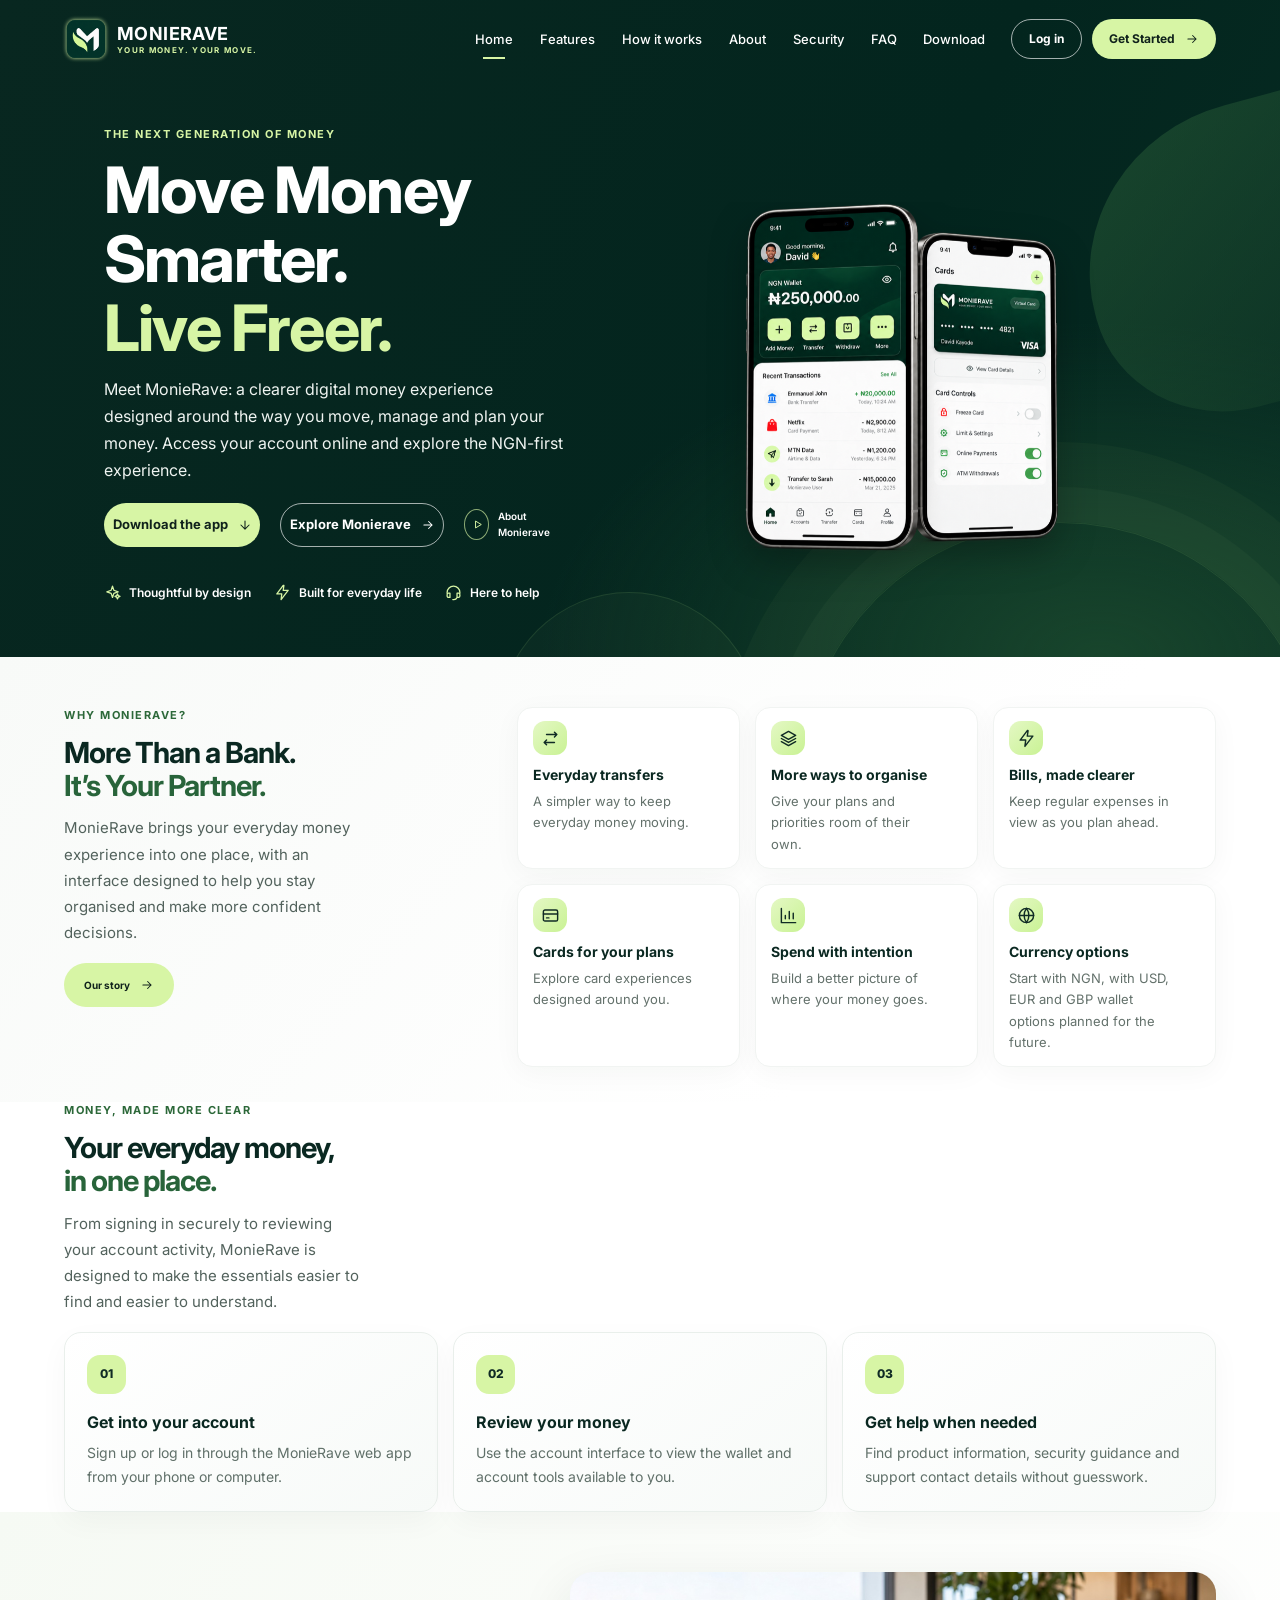
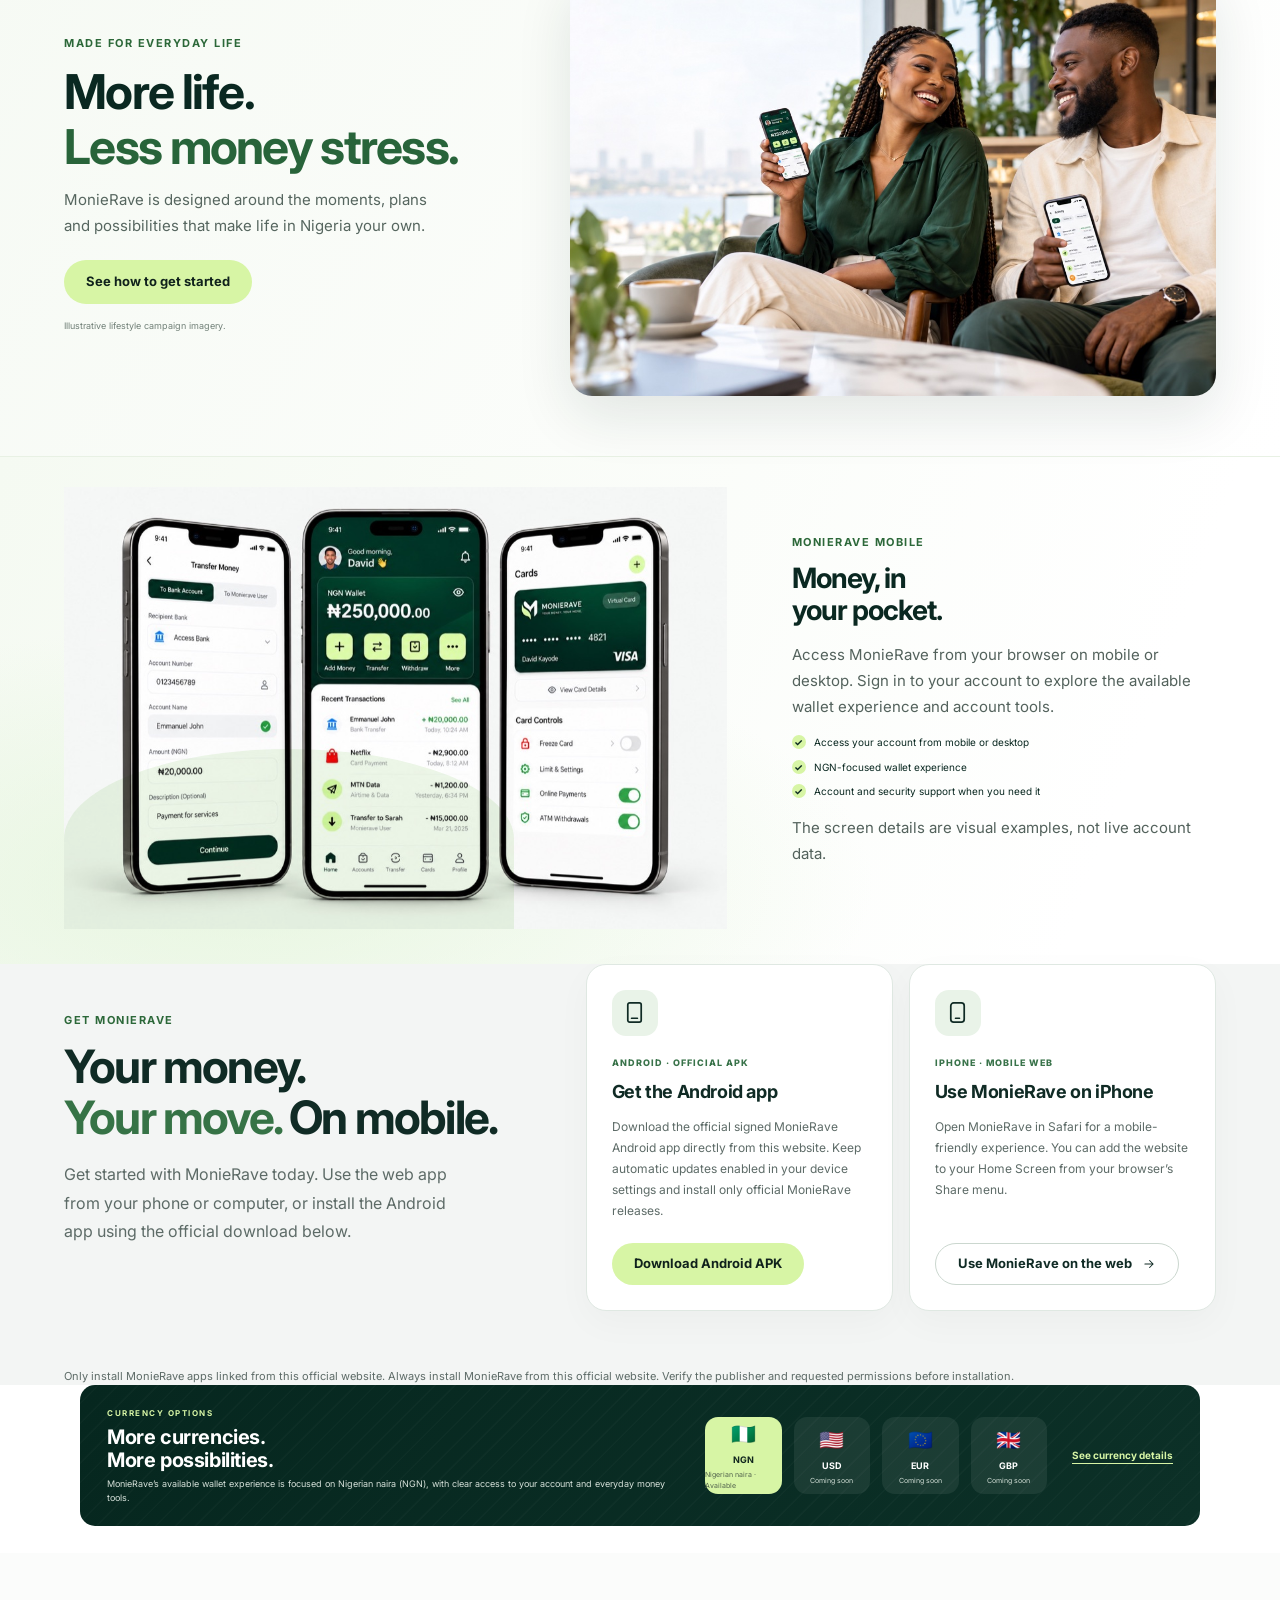
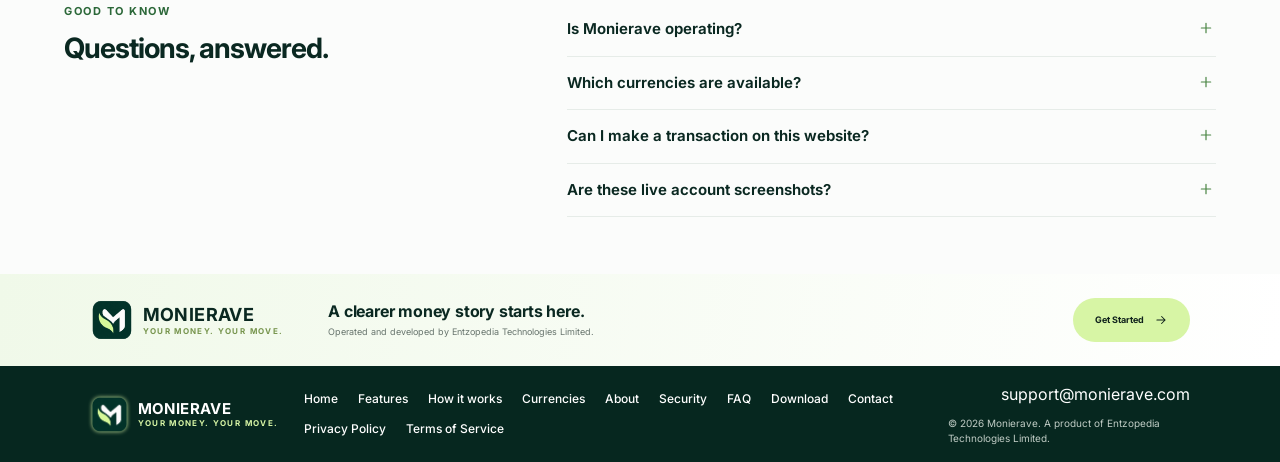
==== commit 7033bb99: "Add currency flags and prevent text overlap" ====
--- a/index.html
+++ b/index.html
@@ -86,7 +86,7 @@
         <p class="download-footnote">Only install MonieRave apps linked from this official website. Always install MonieRave from this official website. Verify the publisher and requested permissions before installation.</p>
       </section>
 
-      <section class="currencies" aria-labelledby="currency-title"><div><p class="eyebrow eyebrow-lime">CURRENCY OPTIONS</p><h2 id="currency-title">More currencies.<br />More possibilities.</h2><p>MonieRave’s available wallet experience is focused on Nigerian naira (NGN), with clear access to your account and everyday money tools.</p></div><div class="currency-list"><div class="currency-item current"><b>₦</b><strong>NGN</strong><small>Nigerian naira · Available</small></div><div class="currency-item upcoming"><b>$</b><strong>USD</strong><small>Coming soon</small></div><div class="currency-item upcoming"><b>€</b><strong>EUR</strong><small>Coming soon</small></div><div class="currency-item upcoming"><b>£</b><strong>GBP</strong><small>Coming soon</small></div></div><a class="currency-details-link" href="currencies.html">See currency details</a></section>
+      <section class="currencies" aria-labelledby="currency-title"><div><p class="eyebrow eyebrow-lime">CURRENCY OPTIONS</p><h2 id="currency-title">More currencies.<br />More possibilities.</h2><p>MonieRave’s available wallet experience is focused on Nigerian naira (NGN), with clear access to your account and everyday money tools.</p></div><div class="currency-list"><div class="currency-item current"><b aria-hidden="true">🇳🇬</b><strong>NGN</strong><small>Nigerian naira · Available</small></div><div class="currency-item upcoming"><b aria-hidden="true">🇺🇸</b><strong>USD</strong><small>Coming soon</small></div><div class="currency-item upcoming"><b aria-hidden="true">🇪🇺</b><strong>EUR</strong><small>Coming soon</small></div><div class="currency-item upcoming"><b aria-hidden="true">🇬🇧</b><strong>GBP</strong><small>Coming soon</small></div></div><a class="currency-details-link" href="currencies.html">See currency details</a></section>
 
       <section class="faq-section section-pad" id="faq"><div><p class="eyebrow eyebrow-green">GOOD TO KNOW</p><h2>Questions, answered.</h2></div><div class="faq-list"><details><summary>Is Monierave operating?<span><svg class="icon icon-plus" viewBox="0 0 24 24" fill="none" stroke="currentColor" stroke-width="1.8" stroke-linecap="round" aria-hidden="true"><path d="M12 5v14M5 12h14"/></svg></span></summary><p>Yes. You can visit the MonieRave web app, create an account or sign in, and use the services currently enabled for your account.</p></details><details><summary>Which currencies are available?<span><svg class="icon icon-plus" viewBox="0 0 24 24" fill="none" stroke="currentColor" stroke-width="1.8" stroke-linecap="round" aria-hidden="true"><path d="M12 5v14M5 12h14"/></svg></span></summary><p>Nigerian naira (NGN) is available now. USD, EUR and GBP wallet options are coming soon and are not yet available for transactions. For questions, contact support@monierave.com.</p></details><details><summary>Can I make a transaction on this website?<span><svg class="icon icon-plus" viewBox="0 0 24 24" fill="none" stroke="currentColor" stroke-width="1.8" stroke-linecap="round" aria-hidden="true"><path d="M12 5v14M5 12h14"/></svg></span></summary><p>No. This public website does not process transactions. For account access or service help, contact support@monierave.com.</p></details><details><summary>Are these live account screenshots?<span><svg class="icon icon-plus" viewBox="0 0 24 24" fill="none" stroke="currentColor" stroke-width="1.8" stroke-linecap="round" aria-hidden="true"><path d="M12 5v14M5 12h14"/></svg></span></summary><p>No. The phone screens are illustrative previews and do not show a live account or real transaction history.</p></details></div></section>
 
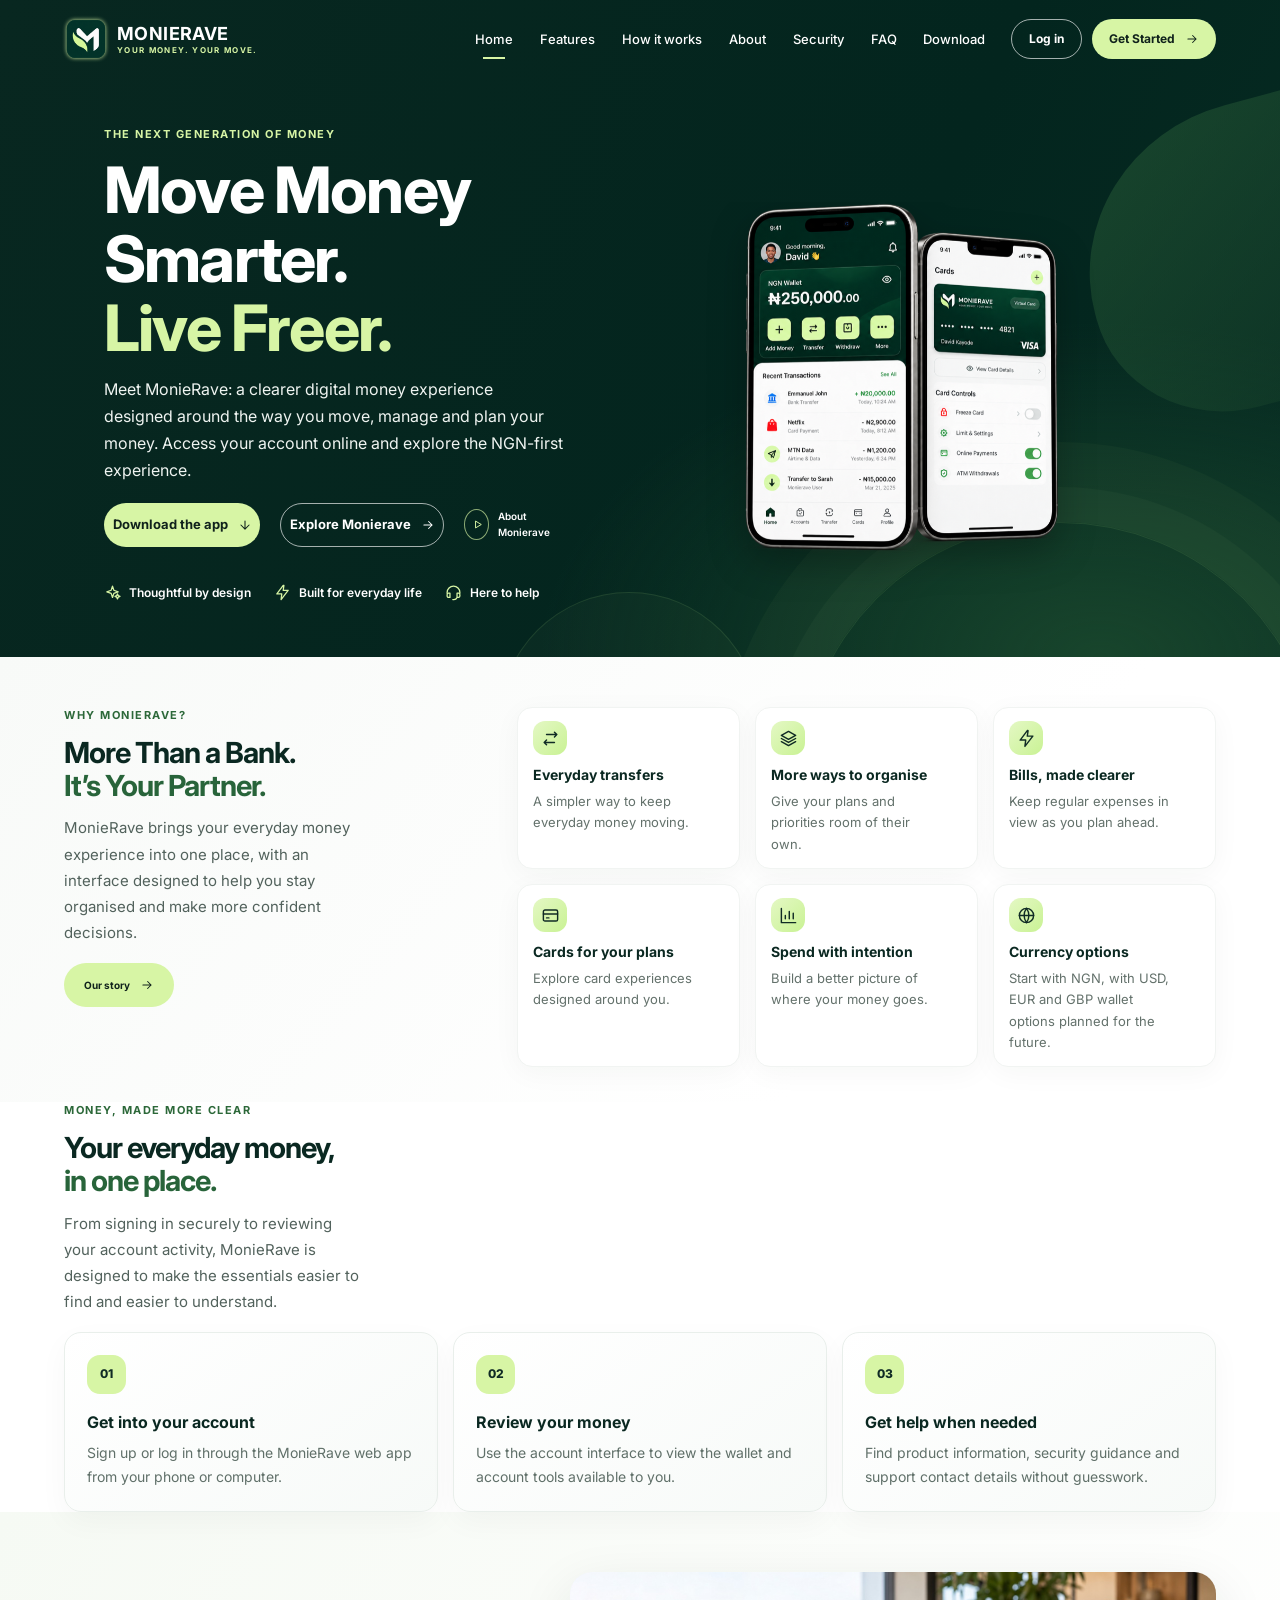
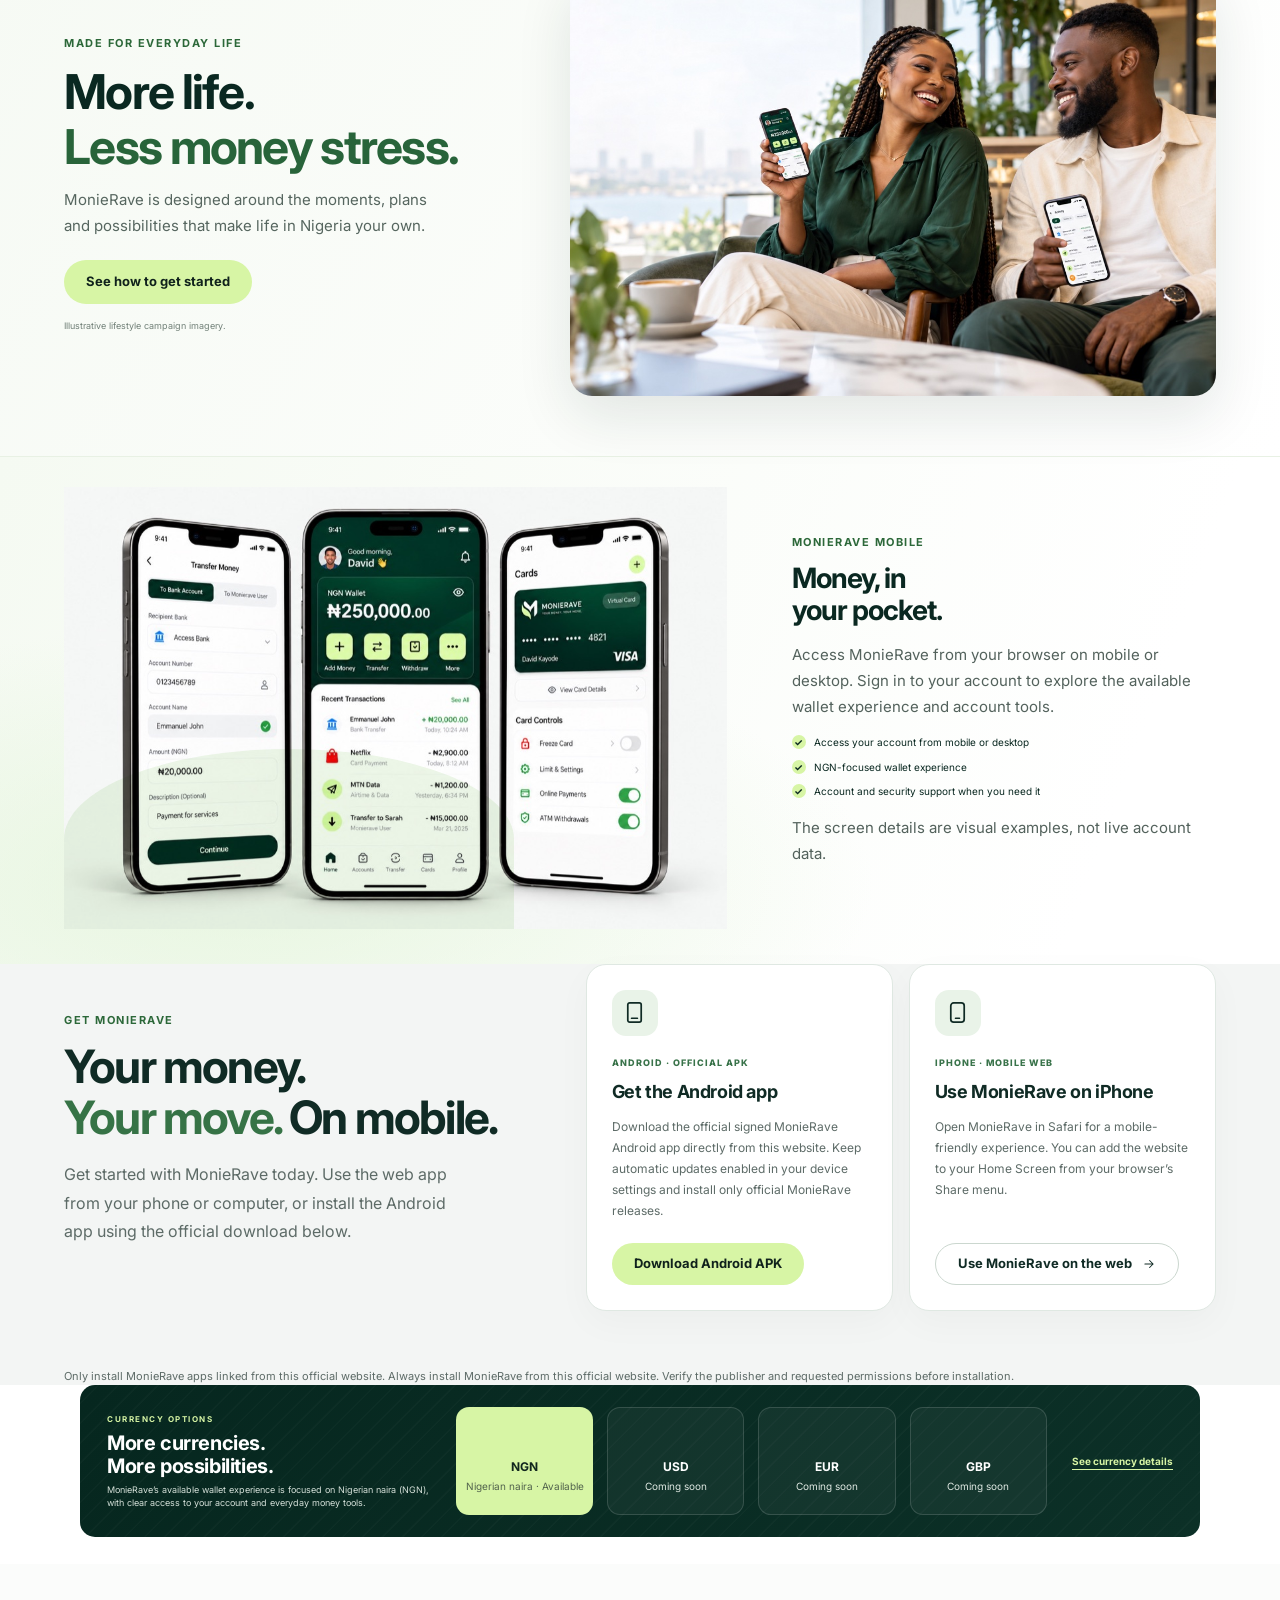
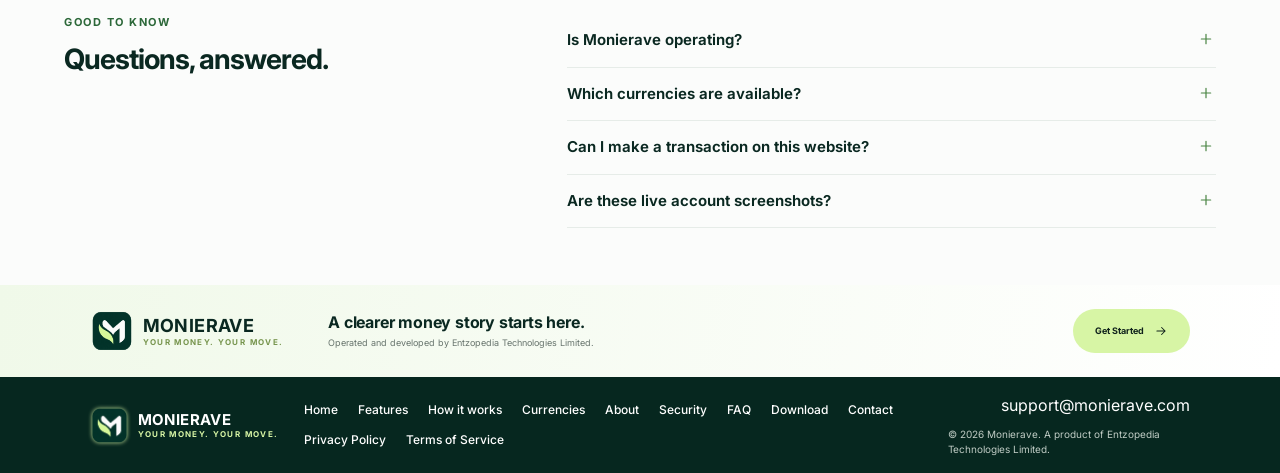
==== commit a3bff80a: "Use real SVG currency flags and fix card overflow" ====
--- a/index.html
+++ b/index.html
@@ -86,7 +86,7 @@
         <p class="download-footnote">Only install MonieRave apps linked from this official website. Always install MonieRave from this official website. Verify the publisher and requested permissions before installation.</p>
       </section>
 
-      <section class="currencies" aria-labelledby="currency-title"><div><p class="eyebrow eyebrow-lime">CURRENCY OPTIONS</p><h2 id="currency-title">More currencies.<br />More possibilities.</h2><p>MonieRave’s available wallet experience is focused on Nigerian naira (NGN), with clear access to your account and everyday money tools.</p></div><div class="currency-list"><div class="currency-item current"><b aria-hidden="true">🇳🇬</b><strong>NGN</strong><small>Nigerian naira · Available</small></div><div class="currency-item upcoming"><b aria-hidden="true">🇺🇸</b><strong>USD</strong><small>Coming soon</small></div><div class="currency-item upcoming"><b aria-hidden="true">🇪🇺</b><strong>EUR</strong><small>Coming soon</small></div><div class="currency-item upcoming"><b aria-hidden="true">🇬🇧</b><strong>GBP</strong><small>Coming soon</small></div></div><a class="currency-details-link" href="currencies.html">See currency details</a></section>
+      <section class="currencies" aria-labelledby="currency-title"><div class="currency-intro"><p class="eyebrow eyebrow-lime">CURRENCY OPTIONS</p><h2 id="currency-title">More currencies.<br />More possibilities.</h2><p>MonieRave’s available wallet experience is focused on Nigerian naira (NGN), with clear access to your account and everyday money tools.</p></div><div class="currency-list"><div class="currency-item current"><span class="currency-flag"><svg viewBox="0 0 36 24" role="img" aria-label="Nigeria flag" xmlns="http://www.w3.org/2000/svg"><rect width="36" height="24" rx="2" fill="#fff"/><path d="M0 2a2 2 0 0 1 2-2h10v24H2a2 2 0 0 1-2-2zM24 0h10a2 2 0 0 1 2 2v20a2 2 0 0 1-2 2H24z" fill="#008751"/></svg></span><strong>NGN</strong><small>Nigerian naira · Available</small></div><div class="currency-item upcoming"><span class="currency-flag"><svg viewBox="0 0 36 24" role="img" aria-label="United States flag" xmlns="http://www.w3.org/2000/svg"><rect width="36" height="24" rx="2" fill="#fff"/><path fill="#b22234" d="M0 0h36v2H0zm0 4h36v2H0zm0 4h36v2H0zm0 4h36v2H0zm0 4h36v2H0zm0 4h36v2H0z"/><path fill="#3c3b6e" d="M0 0h16v13H0z"/><g fill="#fff"><circle cx="3" cy="2.5" r=".7"/><circle cx="7" cy="2.5" r=".7"/><circle cx="11" cy="2.5" r=".7"/><circle cx="15" cy="2.5" r=".7"/><circle cx="5" cy="5.5" r=".7"/><circle cx="9" cy="5.5" r=".7"/><circle cx="13" cy="5.5" r=".7"/><circle cx="3" cy="8.5" r=".7"/><circle cx="7" cy="8.5" r=".7"/><circle cx="11" cy="8.5" r=".7"/><circle cx="15" cy="8.5" r=".7"/><circle cx="5" cy="11.5" r=".7"/><circle cx="9" cy="11.5" r=".7"/><circle cx="13" cy="11.5" r=".7"/></g></svg></span><strong>USD</strong><small>Coming soon</small></div><div class="currency-item upcoming"><span class="currency-flag"><svg viewBox="0 0 36 24" role="img" aria-label="European Union flag" xmlns="http://www.w3.org/2000/svg"><rect width="36" height="24" rx="2" fill="#003399"/><g fill="#ffcc00"><circle cx="18" cy="4.5" r="1"/><circle cx="22.5" cy="5.8" r="1"/><circle cx="25.3" cy="9.3" r="1"/><circle cx="25.3" cy="14.7" r="1"/><circle cx="22.5" cy="18.2" r="1"/><circle cx="18" cy="19.5" r="1"/><circle cx="13.5" cy="18.2" r="1"/><circle cx="10.7" cy="14.7" r="1"/><circle cx="10.7" cy="9.3" r="1"/><circle cx="13.5" cy="5.8" r="1"/></g></svg></span><strong>EUR</strong><small>Coming soon</small></div><div class="currency-item upcoming"><span class="currency-flag"><svg viewBox="0 0 36 24" role="img" aria-label="United Kingdom flag" xmlns="http://www.w3.org/2000/svg"><rect width="36" height="24" rx="2" fill="#012169"/><path d="M0 0 36 24M36 0 0 24" stroke="#fff" stroke-width="5"/><path d="M0 0 36 24M36 0 0 24" stroke="#c8102e" stroke-width="2"/><path d="M18 0v24M0 12h36" stroke="#fff" stroke-width="8"/><path d="M18 0v24M0 12h36" stroke="#c8102e" stroke-width="4"/></svg></span><strong>GBP</strong><small>Coming soon</small></div></div><a class="currency-details-link" href="currencies.html">See currency details</a></section>
 
       <section class="faq-section section-pad" id="faq"><div><p class="eyebrow eyebrow-green">GOOD TO KNOW</p><h2>Questions, answered.</h2></div><div class="faq-list"><details><summary>Is Monierave operating?<span><svg class="icon icon-plus" viewBox="0 0 24 24" fill="none" stroke="currentColor" stroke-width="1.8" stroke-linecap="round" aria-hidden="true"><path d="M12 5v14M5 12h14"/></svg></span></summary><p>Yes. You can visit the MonieRave web app, create an account or sign in, and use the services currently enabled for your account.</p></details><details><summary>Which currencies are available?<span><svg class="icon icon-plus" viewBox="0 0 24 24" fill="none" stroke="currentColor" stroke-width="1.8" stroke-linecap="round" aria-hidden="true"><path d="M12 5v14M5 12h14"/></svg></span></summary><p>Nigerian naira (NGN) is available now. USD, EUR and GBP wallet options are coming soon and are not yet available for transactions. For questions, contact support@monierave.com.</p></details><details><summary>Can I make a transaction on this website?<span><svg class="icon icon-plus" viewBox="0 0 24 24" fill="none" stroke="currentColor" stroke-width="1.8" stroke-linecap="round" aria-hidden="true"><path d="M12 5v14M5 12h14"/></svg></span></summary><p>No. This public website does not process transactions. For account access or service help, contact support@monierave.com.</p></details><details><summary>Are these live account screenshots?<span><svg class="icon icon-plus" viewBox="0 0 24 24" fill="none" stroke="currentColor" stroke-width="1.8" stroke-linecap="round" aria-hidden="true"><path d="M12 5v14M5 12h14"/></svg></span></summary><p>No. The phone screens are illustrative previews and do not show a live account or real transaction history.</p></details></div></section>
 
--- a/styles.css
+++ b/styles.css
@@ -410,3 +410,106 @@
   .hero h1 { font-size: clamp(34px, 10vw, 40px); }
   .hero-actions .button { white-space: normal; padding-left: 14px; padding-right: 14px; }
 }
+
+
+/* Currency flags and overflow-safe currency cards. */
+.currency-list {
+  display: grid;
+  grid-template-columns: repeat(4, minmax(0, 1fr));
+  align-items: stretch;
+  gap: clamp(8px, 1.4vw, 14px);
+  width: 100%;
+}
+.currency-item {
+  box-sizing: border-box;
+  width: 100%;
+  min-width: 0;
+  min-height: 108px;
+  height: auto;
+  padding: 12px 8px;
+  display: flex;
+  flex-direction: column;
+  align-items: center;
+  justify-content: center;
+  text-align: center;
+  gap: 5px;
+  overflow-wrap: anywhere;
+}
+.currency-item b {
+  display: block;
+  font-size: 25px;
+  line-height: 1.2;
+  font-weight: 500;
+}
+.currency-item strong {
+  font-size: 12px;
+  line-height: 1.3;
+}
+.currency-item small {
+  display: block;
+  max-width: 100%;
+  font-size: 10px;
+  line-height: 1.35;
+  white-space: normal;
+  overflow-wrap: anywhere;
+}
+.currency-item.upcoming {
+  border: 1px solid #ffffff25;
+  background: #ffffff0b;
+}
+.currency-item.upcoming small {
+  color: #e0e9e3;
+}
+.availability-grid {
+  grid-template-columns: repeat(2, minmax(0, 1fr));
+}
+.availability-card {
+  min-width: 0;
+  flex-wrap: wrap;
+}
+.availability-card > div {
+  min-width: 0;
+  flex: 1 1 110px;
+}
+.availability-card > strong {
+  margin-left: auto;
+  white-space: normal;
+  text-align: right;
+  line-height: 1.45;
+}
+.currency-symbol {
+  font-size: 25px;
+  line-height: 1.2;
+}
+@media (max-width: 760px) {
+  .currency-list {
+    grid-template-columns: repeat(2, minmax(0, 1fr));
+    gap: 10px;
+  }
+  .currency-item {
+    min-height: 104px;
+    padding: 12px 8px;
+  }
+  .availability-grid {
+    grid-template-columns: minmax(0, 1fr);
+  }
+  .availability-card {
+    gap: 12px;
+  }
+  .availability-card > strong {
+    flex: 0 1 auto;
+    margin-left: 0;
+    text-align: left;
+  }
+}
+@media (max-width: 360px) {
+  .currency-list {
+    gap: 8px;
+  }
+  .currency-item {
+    padding: 10px 6px;
+  }
+  .currency-item small {
+    font-size: 9px;
+  }
+}
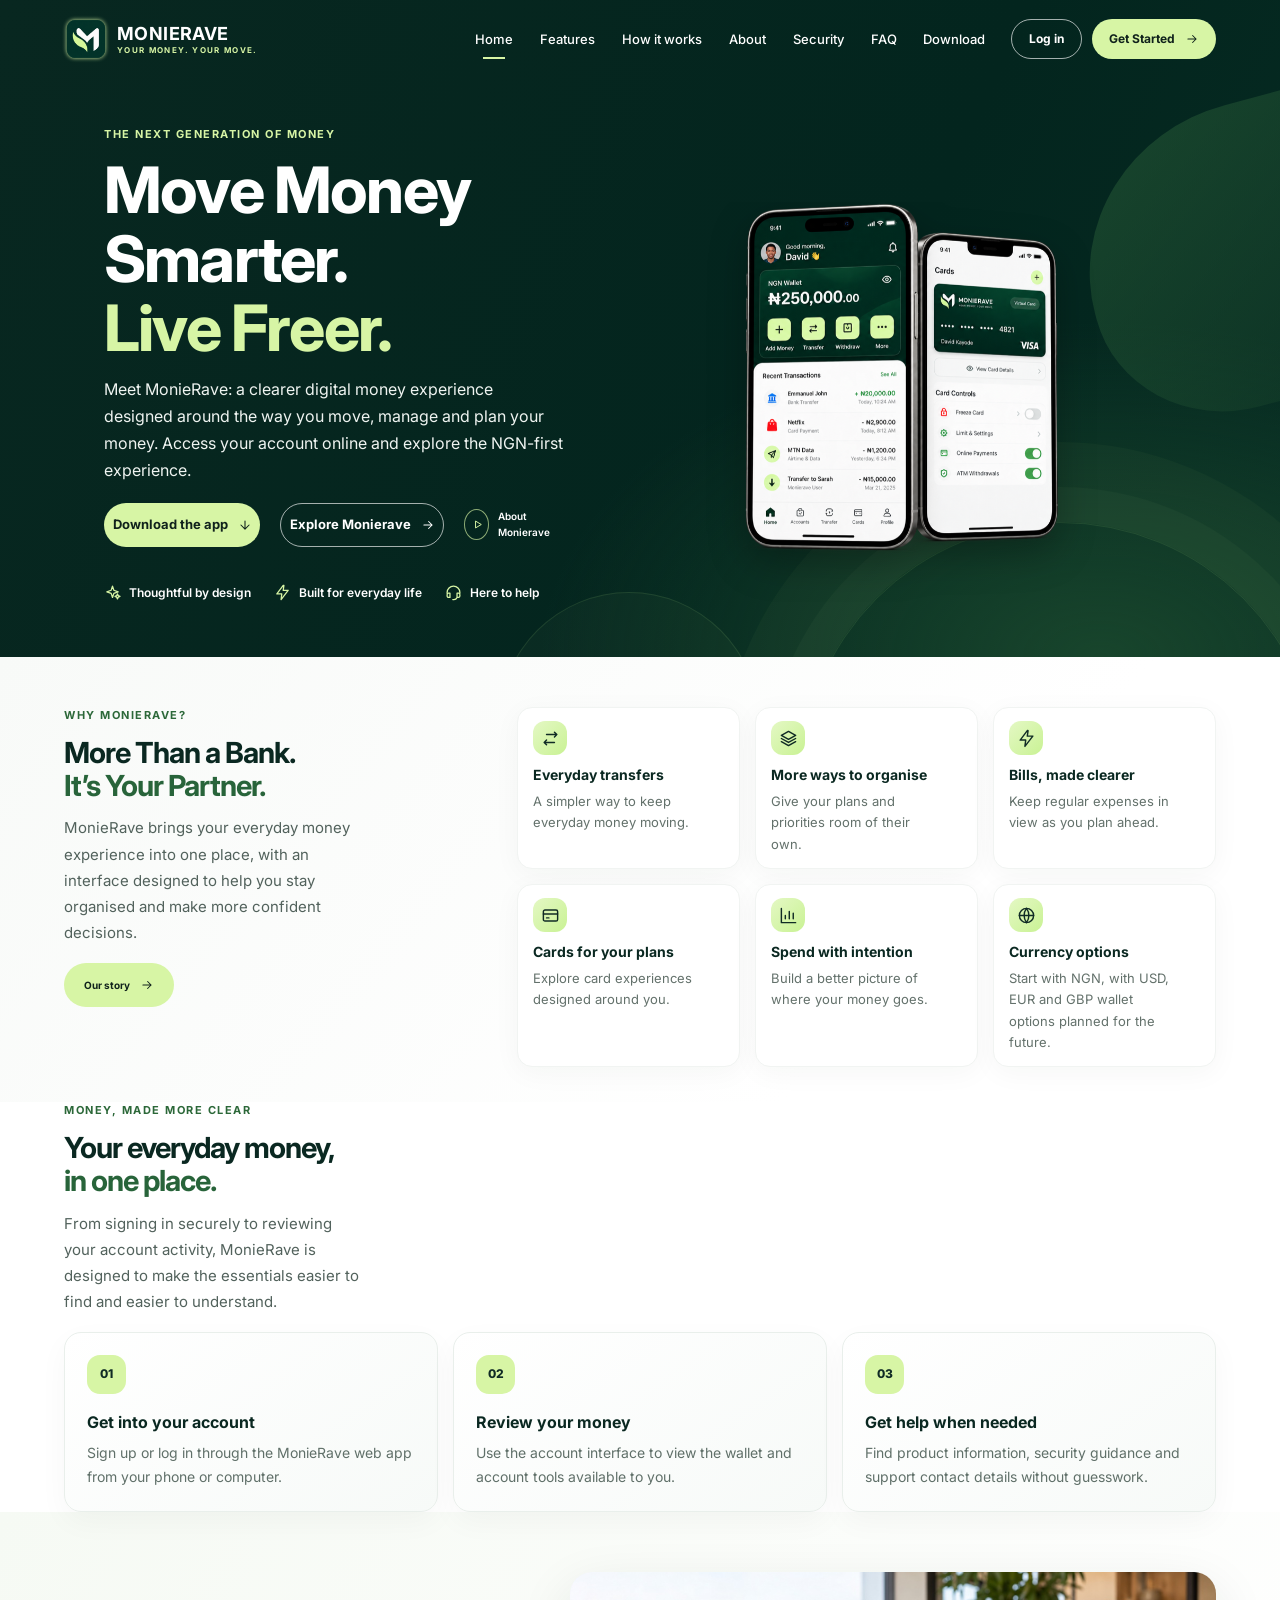
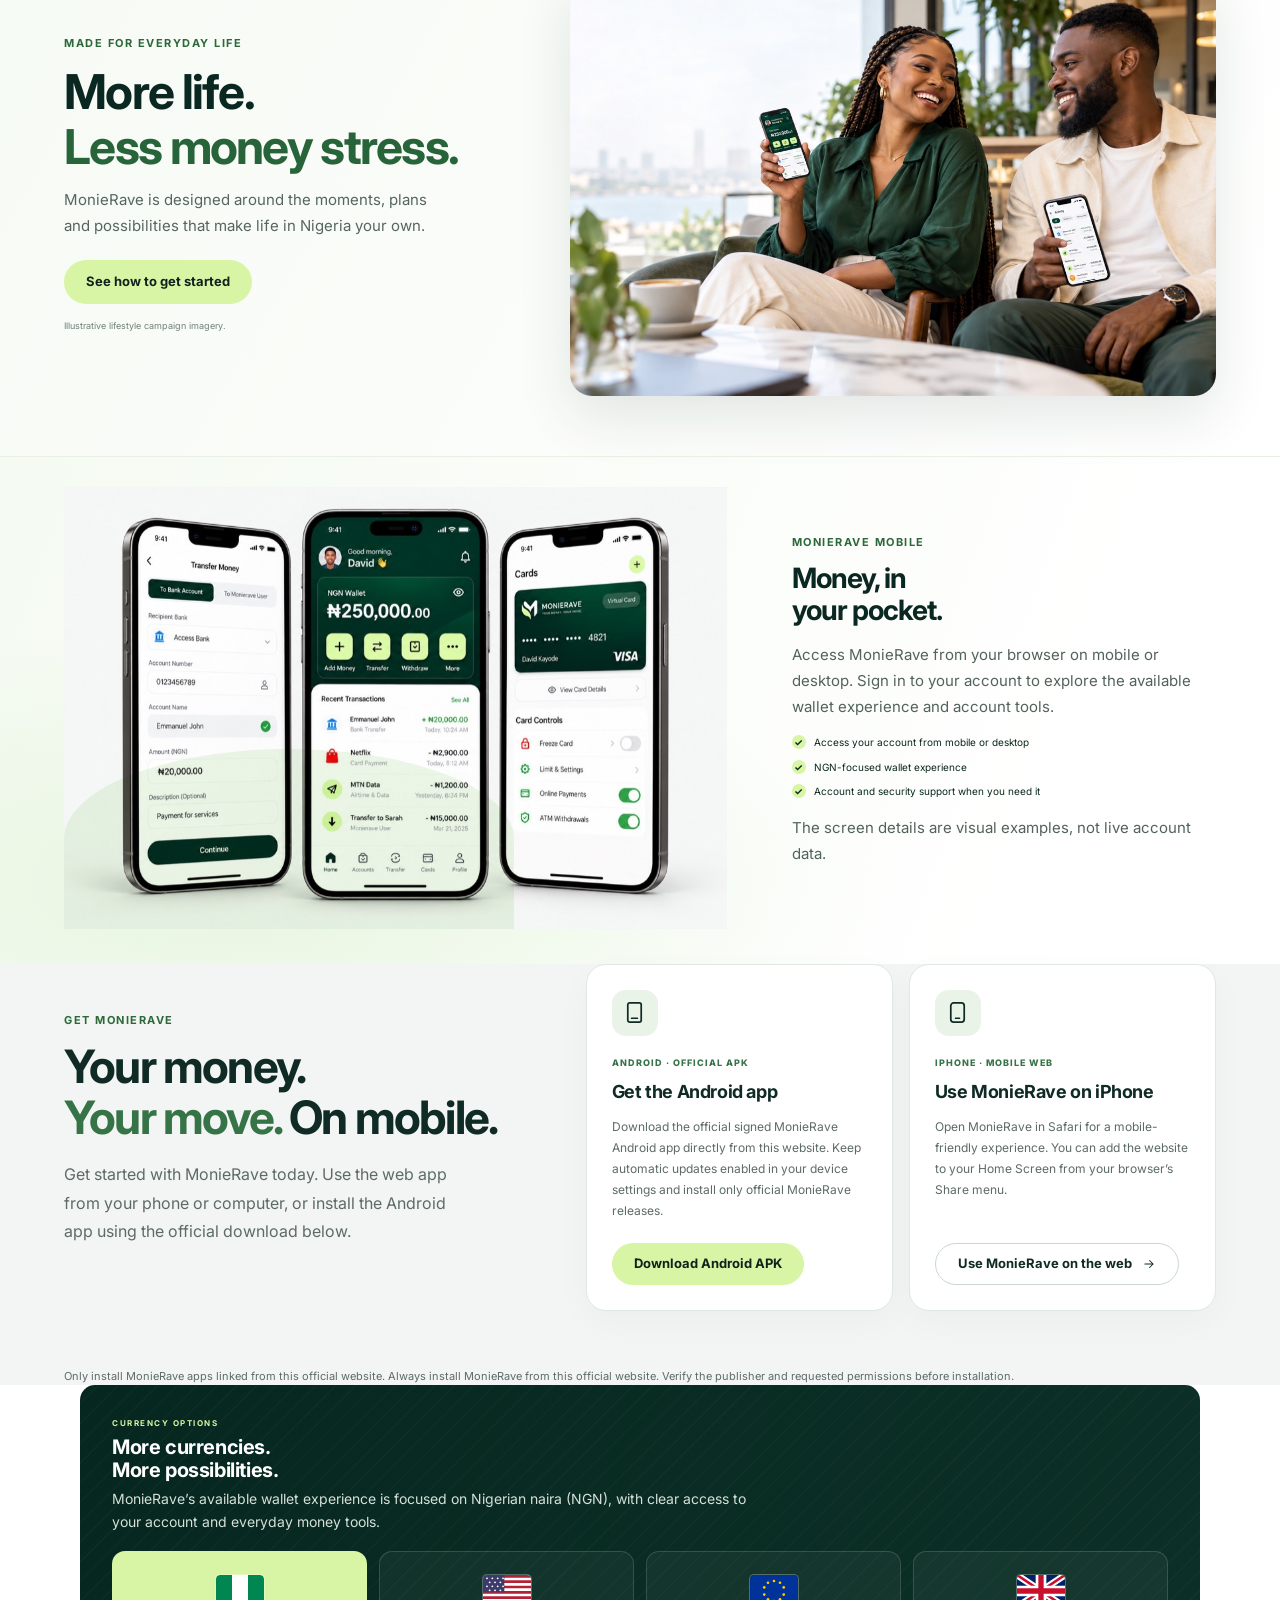
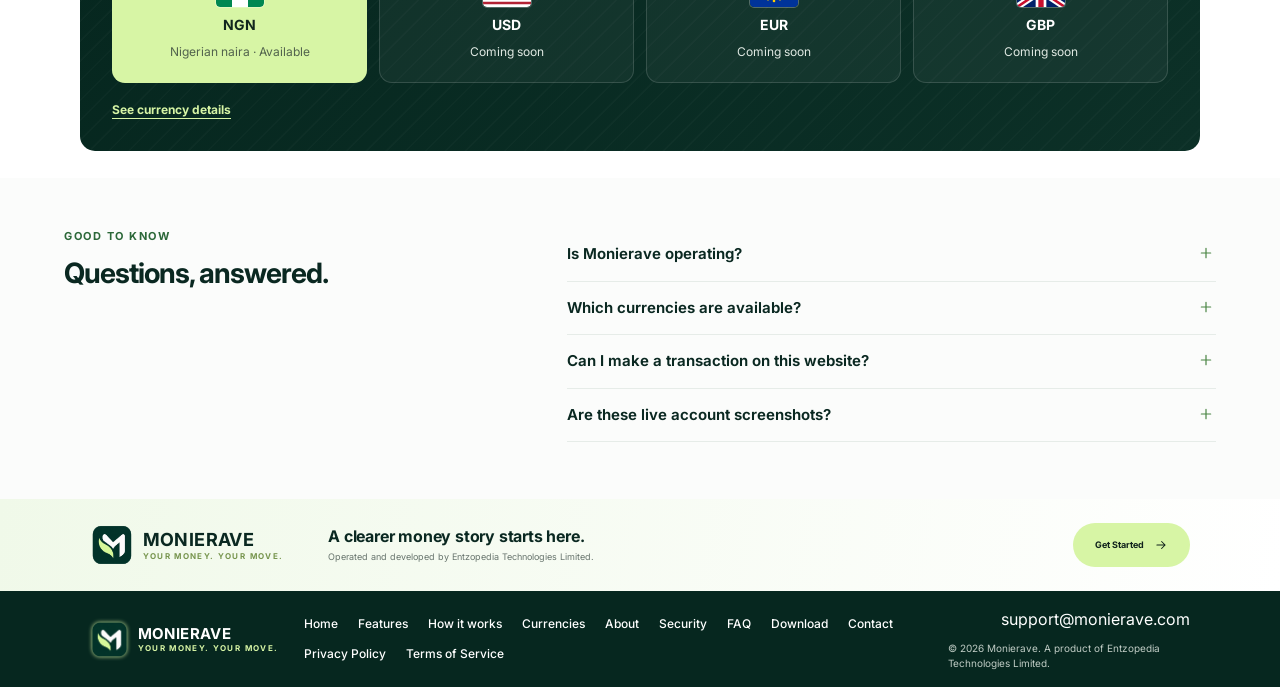
==== commit d7f5a53f: "Bust stale homepage stylesheet cache for currency flags" ====
--- a/index.html
+++ b/index.html
@@ -10,7 +10,7 @@
     <link rel="preconnect" href="https://fonts.gstatic.com" crossorigin />
     <link href="https://fonts.googleapis.com/css2?family=Inter:wght@400;500;600;700;800&display=swap" rel="stylesheet" />
     <link rel="icon" href="assets/92A92F0B-6AB2-4FA3-97BE-B72AE61C83B8.png" type="image/png" />
-    <link rel="stylesheet" href="styles.css" />
+    <link rel="stylesheet" href="/styles.css?v=20261012-flags" />
     <script src="script.js" defer></script>
   </head>
   <body>
--- a/styles.css
+++ b/styles.css
@@ -513,3 +513,327 @@
     font-size: 9px;
   }
 }
+
+
+/* Corrective currency-card layout: fixed vector flags and roomy responsive cards. */
+.currencies {
+  display: flex;
+  flex-wrap: wrap;
+  align-items: center;
+  justify-content: flex-start;
+  gap: 18px 22px;
+  overflow: visible;
+}
+.currencies::after { border-radius: inherit; }
+.currency-intro {
+  flex: 1 1 220px;
+  min-width: 190px;
+  max-width: 330px;
+}
+.currencies .currency-intro > p:last-child {
+  font-size: 12px;
+  line-height: 1.6;
+  overflow-wrap: normal;
+}
+.currencies .currency-list {
+  flex: 1 1 360px;
+  min-width: 0;
+  width: auto;
+  display: grid;
+  grid-template-columns: repeat(4, minmax(0, 1fr));
+  gap: 8px;
+}
+.currencies .currency-item {
+  width: 100%;
+  min-width: 0;
+  min-height: 104px;
+  height: auto;
+  padding: 12px 6px;
+  box-sizing: border-box;
+  display: flex;
+  flex-direction: column;
+  align-items: center;
+  justify-content: center;
+  gap: 7px;
+  text-align: center;
+  overflow-wrap: normal;
+}
+.currency-flag, .currency-symbol {
+  display: grid;
+  place-items: center;
+  flex: 0 0 auto;
+  width: 36px;
+  height: 24px;
+  font-size: 0;
+  line-height: 0;
+}
+.currency-flag svg, .currency-symbol svg {
+  display: block;
+  width: 36px;
+  height: 24px;
+  max-width: none;
+  border-radius: 2px;
+  overflow: hidden;
+}
+.currencies .currency-item strong {
+  font-size: 12px;
+  line-height: 1.2;
+}
+.currencies .currency-item small {
+  max-width: 100%;
+  font-size: 10px;
+  line-height: 1.35;
+  white-space: normal;
+  overflow-wrap: normal;
+  text-align: center;
+}
+.currencies .currency-details-link {
+  flex: 0 0 auto;
+  white-space: normal;
+  max-width: 150px;
+  line-height: 1.5;
+}
+.page-banner {
+  flex-wrap: wrap;
+  justify-content: flex-start;
+}
+.page-banner > div:first-child {
+  flex: 1 1 210px;
+  min-width: 0;
+}
+.page-banner .currency-list {
+  flex: 1 1 360px;
+  width: auto;
+  min-width: 0;
+  display: grid;
+  grid-template-columns: repeat(4, minmax(0, 1fr));
+  gap: 8px;
+}
+.page-banner .currency-item {
+  width: 100%;
+  min-width: 0;
+  min-height: 104px;
+  height: auto;
+  padding: 12px 6px;
+  box-sizing: border-box;
+  display: flex;
+  flex-direction: column;
+  justify-content: center;
+  align-items: center;
+  gap: 7px;
+  text-align: center;
+}
+.page-banner .currency-item small {
+  font-size: 10px;
+  line-height: 1.35;
+  white-space: normal;
+}
+.availability-card .currency-symbol {
+  width: 46px;
+  height: 32px;
+}
+.availability-card .currency-symbol svg {
+  width: 46px;
+  height: 32px;
+}
+@media (max-width: 980px) {
+  .currencies { align-items: flex-start; }
+  .currency-intro { flex: 1 1 100%; max-width: none; }
+  .currencies .currency-list { flex: 1 1 100%; }
+  .currencies .currency-details-link { max-width: none; }
+}
+@media (max-width: 760px) {
+  .currencies { margin-left: 16px; margin-right: 16px; padding: 22px 18px; }
+  .currencies .currency-list, .page-banner .currency-list {
+    grid-template-columns: repeat(2, minmax(0, 1fr));
+    flex: 1 1 100%;
+    width: 100%;
+    gap: 10px;
+  }
+  .currencies .currency-item, .page-banner .currency-item {
+    min-height: 108px;
+    padding: 12px 8px;
+  }
+  .currency-flag, .currency-symbol, .currency-flag svg, .currency-symbol svg {
+    width: 36px;
+    height: 24px;
+  }
+  .page-banner { align-items: stretch; }
+  .page-banner > div:first-child { flex-basis: 100%; }
+  .availability-card { align-items: center; }
+}
+@media (max-width: 360px) {
+  .currencies { margin-left: 10px; margin-right: 10px; padding: 18px 12px; }
+  .currencies .currency-item small, .page-banner .currency-item small { font-size: 9px; }
+}
+
+
+/* Final currency section layout: full-width flag cards with generous room for labels. */
+.currencies {
+  display: grid !important;
+  grid-template-columns: minmax(0, 1fr);
+  align-items: stretch;
+  justify-content: initial;
+  gap: 18px;
+  padding: clamp(22px, 3vw, 32px);
+  overflow: visible;
+}
+.currencies .currency-intro {
+  width: 100%;
+  max-width: 760px;
+  min-width: 0;
+  flex: initial;
+}
+.currencies .currency-intro > p:last-child {
+  max-width: 650px;
+  font-size: 14px;
+  line-height: 1.65;
+}
+.currencies .currency-list,
+.page-banner .currency-list {
+  display: grid;
+  grid-template-columns: repeat(4, minmax(0, 1fr));
+  width: 100%;
+  min-width: 0;
+  flex: initial;
+  gap: 12px;
+}
+.currencies .currency-item,
+.page-banner .currency-item {
+  width: 100%;
+  min-width: 0;
+  min-height: 132px;
+  height: auto;
+  box-sizing: border-box;
+  padding: 16px 12px;
+  display: flex;
+  flex-direction: column;
+  align-items: center;
+  justify-content: center;
+  gap: 9px;
+  text-align: center;
+  overflow-wrap: anywhere;
+}
+.currency-flag {
+  display: inline-flex;
+  flex: 0 0 auto;
+  align-items: center;
+  justify-content: center;
+  width: 48px;
+  height: 32px;
+  overflow: hidden;
+  border-radius: 4px;
+  box-shadow: 0 0 0 1px #ffffff45;
+}
+.currency-flag svg {
+  display: block;
+  width: 48px;
+  height: 32px;
+  max-width: none;
+  border-radius: 4px;
+}
+.currencies .currency-item strong,
+.page-banner .currency-item strong {
+  font-size: 14px;
+  line-height: 1.3;
+}
+.currencies .currency-item small,
+.page-banner .currency-item small {
+  display: block;
+  max-width: 100%;
+  font-size: 12px;
+  line-height: 1.45;
+  text-align: center;
+  white-space: normal;
+  overflow-wrap: anywhere;
+}
+.currencies .currency-details-link {
+  justify-self: start;
+  grid-column: 1;
+  max-width: none;
+  margin: 0;
+  font-size: 12px;
+  line-height: 1.5;
+  white-space: normal;
+}
+.page-banner {
+  display: grid;
+  grid-template-columns: minmax(0, 1fr);
+  gap: 20px;
+  align-items: stretch;
+}
+.page-banner > div:first-child {
+  min-width: 0;
+  width: 100%;
+  max-width: 760px;
+}
+.page-banner h2 { overflow-wrap: normal; }
+.availability-grid {
+  display: grid;
+  grid-template-columns: repeat(2, minmax(0, 1fr));
+  gap: 14px;
+}
+.availability-card {
+  min-width: 0;
+  gap: 14px;
+  flex-wrap: wrap;
+}
+.availability-card > div {
+  min-width: 0;
+  flex: 1 1 110px;
+}
+.availability-card > strong {
+  margin-left: 0;
+  white-space: normal;
+  text-align: left;
+  line-height: 1.45;
+  overflow-wrap: anywhere;
+}
+.currency-symbol {
+  flex: 0 0 48px;
+  width: 48px;
+  height: 36px;
+}
+.currency-symbol .currency-flag,
+.currency-symbol .currency-flag svg {
+  width: 48px;
+  height: 32px;
+}
+@media (max-width: 760px) {
+  .currencies {
+    margin-left: 16px;
+    margin-right: 16px;
+    padding: 22px 18px;
+    gap: 16px;
+  }
+  .currencies .currency-list,
+  .page-banner .currency-list {
+    grid-template-columns: repeat(2, minmax(0, 1fr));
+    gap: 10px;
+  }
+  .currencies .currency-item,
+  .page-banner .currency-item {
+    min-height: 120px;
+    padding: 14px 10px;
+  }
+  .currency-flag,
+  .currency-flag svg {
+    width: 44px;
+    height: 30px;
+  }
+  .currencies .currency-item small,
+  .page-banner .currency-item small {
+    font-size: 12px;
+    line-height: 1.45;
+  }
+  .availability-grid { grid-template-columns: minmax(0, 1fr); }
+  .availability-card { align-items: center; }
+  .availability-card > strong { flex-basis: 100%; padding-left: 62px; }
+}
+@media (max-width: 360px) {
+  .currencies { margin-left: 10px; margin-right: 10px; padding: 18px 12px; }
+  .currencies .currency-item,
+  .page-banner .currency-item { padding: 12px 7px; }
+  .currencies .currency-item small,
+  .page-banner .currency-item small { font-size: 11px; }
+}
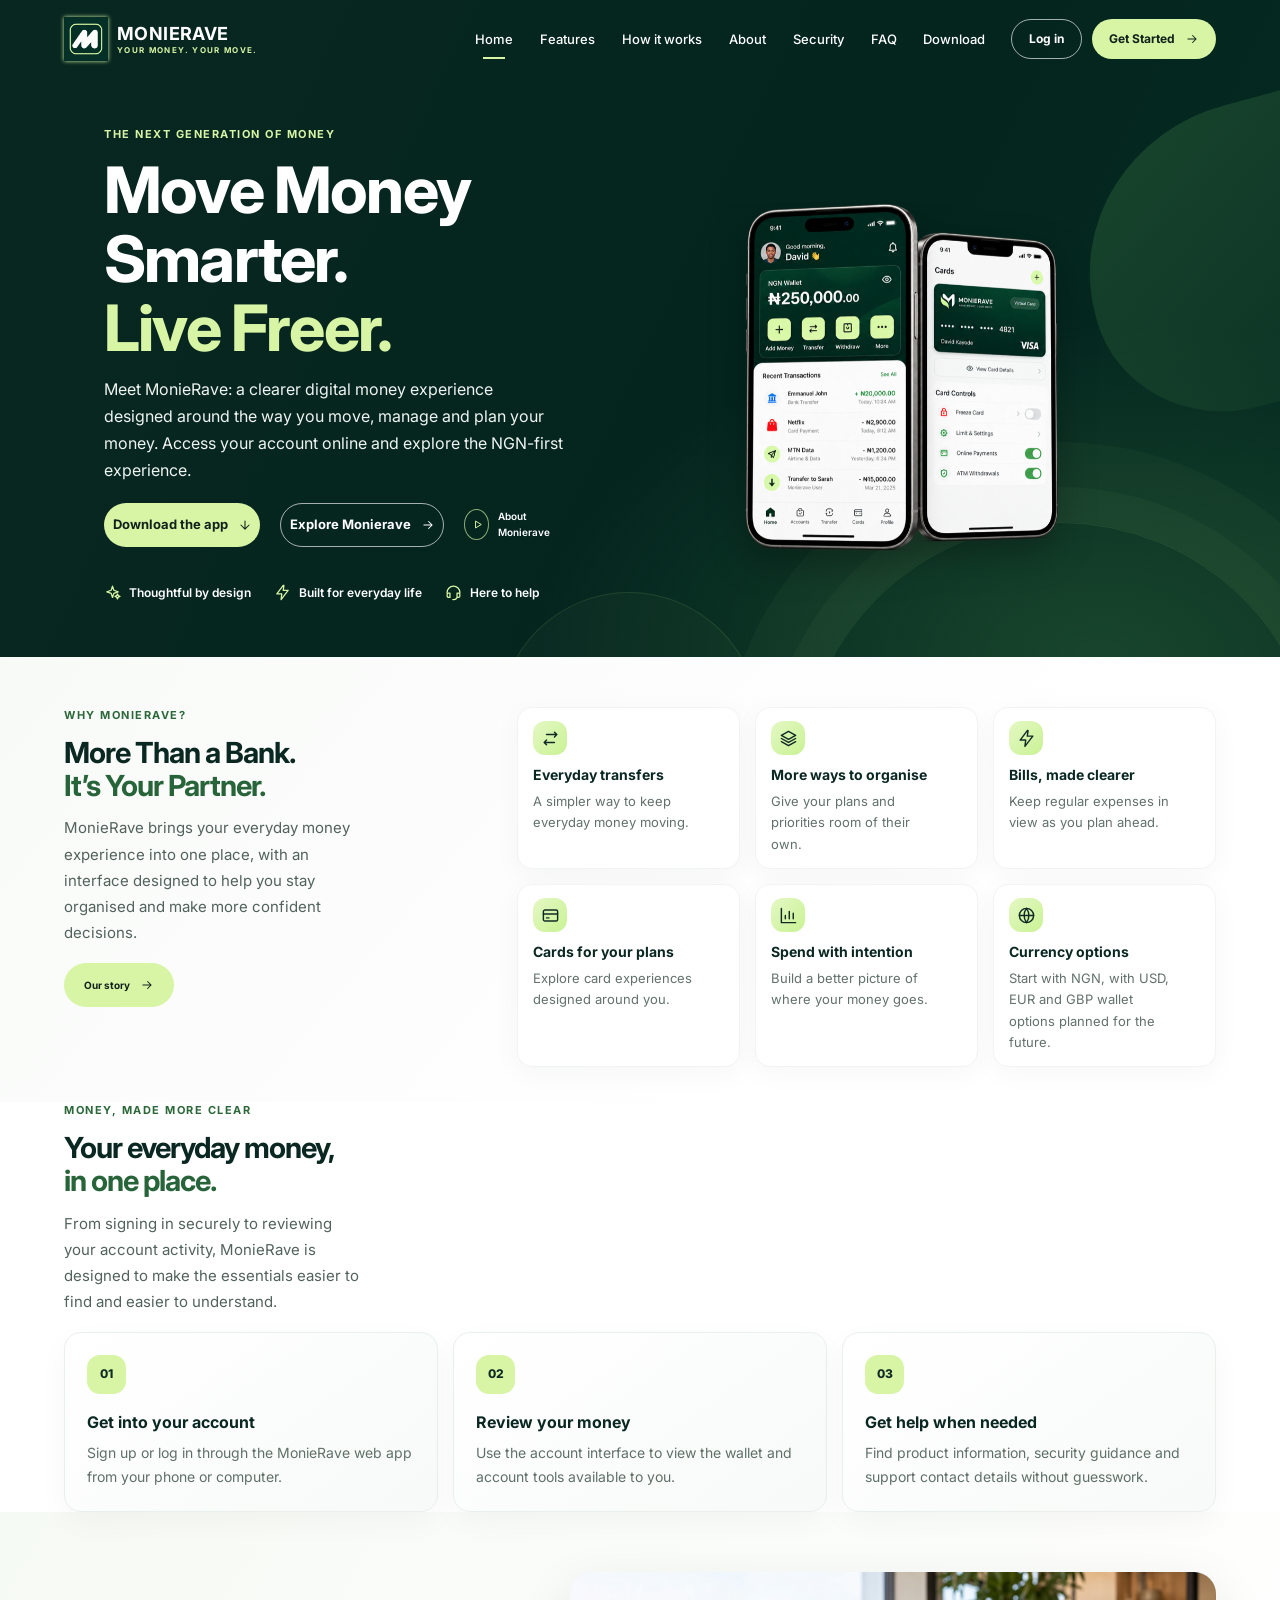
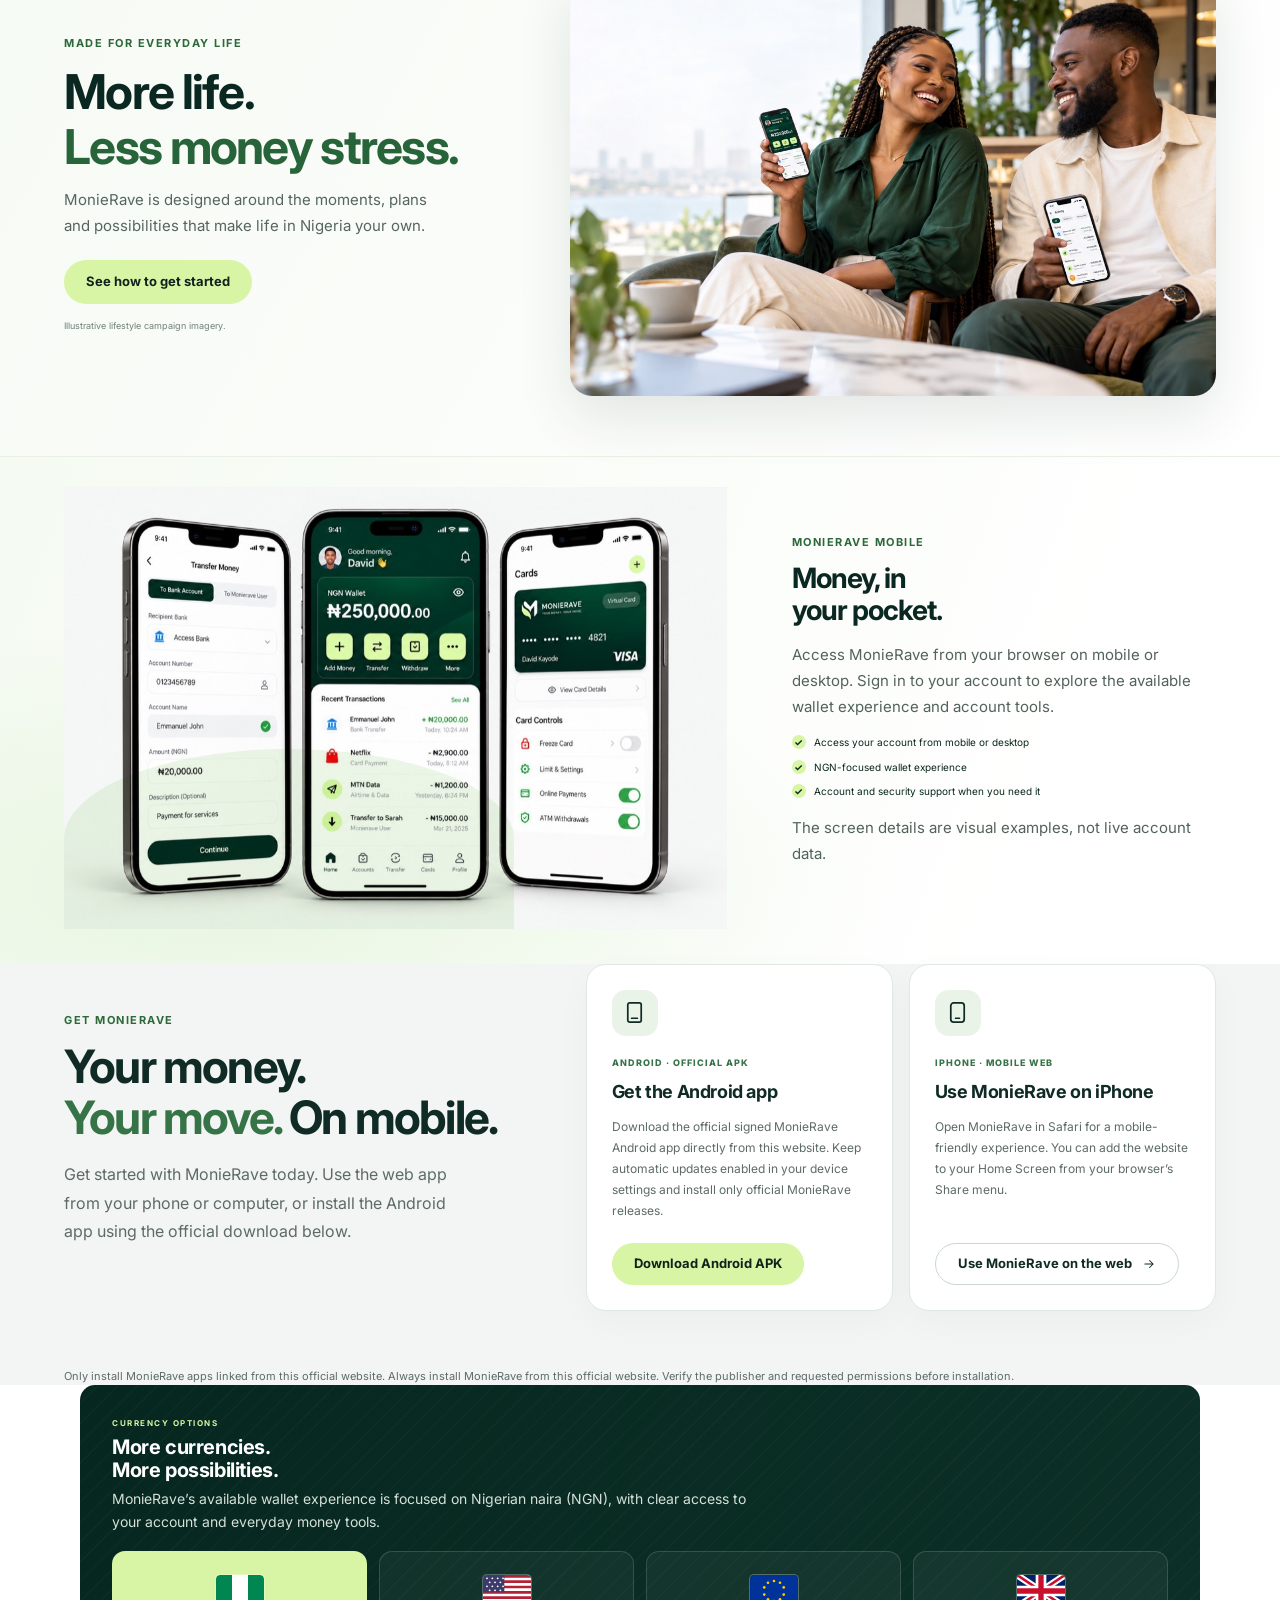
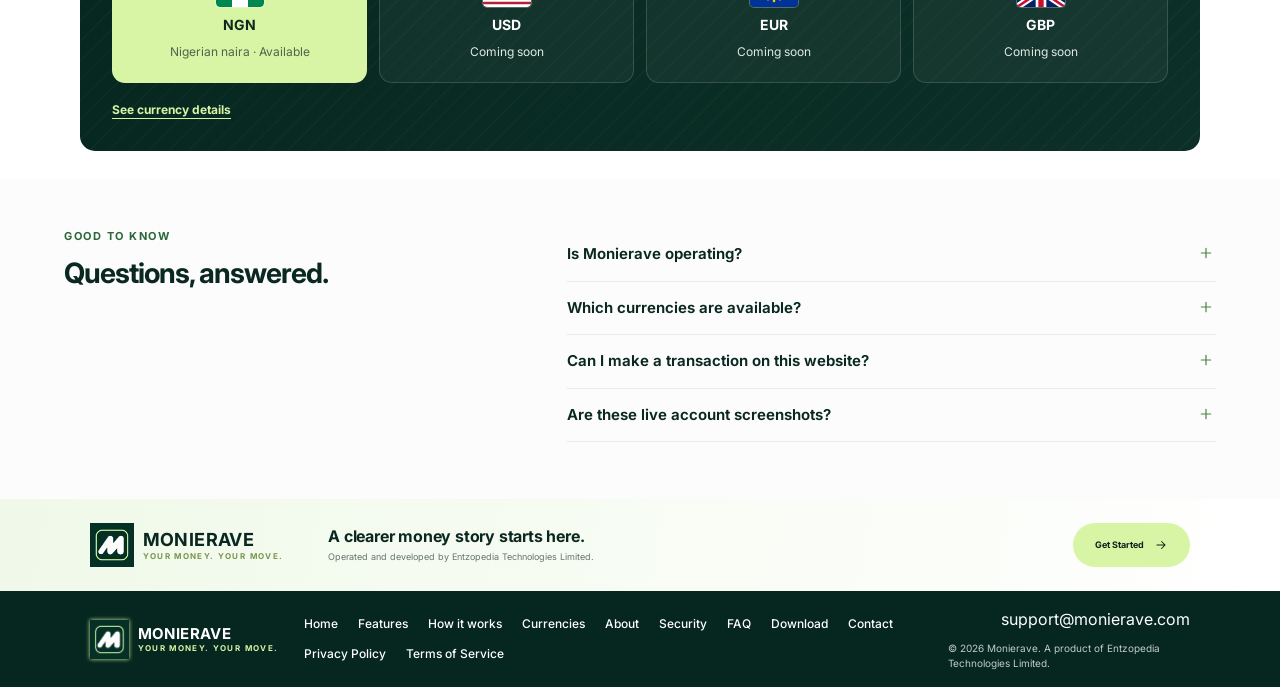
==== commit bddf138c: "Replace website branding and favicon with approved MonieRave logo" ====
--- a/index.html
+++ b/index.html
@@ -9,14 +9,14 @@
     <link rel="preconnect" href="https://fonts.googleapis.com" />
     <link rel="preconnect" href="https://fonts.gstatic.com" crossorigin />
     <link href="https://fonts.googleapis.com/css2?family=Inter:wght@400;500;600;700;800&display=swap" rel="stylesheet" />
-    <link rel="icon" href="assets/92A92F0B-6AB2-4FA3-97BE-B72AE61C83B8.png" type="image/png" />
+    <link rel="icon" href="assets/9DE9C3FB-DB99-4FD7-A342-2E4CF567C909.png?v=20261014" type="image/png" sizes="any" />
     <link rel="stylesheet" href="/styles.css?v=20261012-flags" />
     <script src="script.js" defer></script>
   </head>
   <body>
     <header class="site-header">
       <a class="brand brand-light" href="#home" aria-label="Monierave home">
-        <img src="assets/92A92F0B-6AB2-4FA3-97BE-B72AE61C83B8.png" alt="" />
+        <img src="assets/9DE9C3FB-DB99-4FD7-A342-2E4CF567C909.png" alt="" />
         <span class="brand-copy"><strong>MONIERAVE</strong><small>YOUR MONEY. YOUR MOVE.</small></span>
       </a>
       <button class="menu-toggle" aria-expanded="false" aria-controls="primary-nav" aria-label="Open navigation"><span></span><span></span></button>
@@ -90,9 +90,9 @@
 
       <section class="faq-section section-pad" id="faq"><div><p class="eyebrow eyebrow-green">GOOD TO KNOW</p><h2>Questions, answered.</h2></div><div class="faq-list"><details><summary>Is Monierave operating?<span><svg class="icon icon-plus" viewBox="0 0 24 24" fill="none" stroke="currentColor" stroke-width="1.8" stroke-linecap="round" aria-hidden="true"><path d="M12 5v14M5 12h14"/></svg></span></summary><p>Yes. You can visit the MonieRave web app, create an account or sign in, and use the services currently enabled for your account.</p></details><details><summary>Which currencies are available?<span><svg class="icon icon-plus" viewBox="0 0 24 24" fill="none" stroke="currentColor" stroke-width="1.8" stroke-linecap="round" aria-hidden="true"><path d="M12 5v14M5 12h14"/></svg></span></summary><p>Nigerian naira (NGN) is available now. USD, EUR and GBP wallet options are coming soon and are not yet available for transactions. For questions, contact support@monierave.com.</p></details><details><summary>Can I make a transaction on this website?<span><svg class="icon icon-plus" viewBox="0 0 24 24" fill="none" stroke="currentColor" stroke-width="1.8" stroke-linecap="round" aria-hidden="true"><path d="M12 5v14M5 12h14"/></svg></span></summary><p>No. This public website does not process transactions. For account access or service help, contact support@monierave.com.</p></details><details><summary>Are these live account screenshots?<span><svg class="icon icon-plus" viewBox="0 0 24 24" fill="none" stroke="currentColor" stroke-width="1.8" stroke-linecap="round" aria-hidden="true"><path d="M12 5v14M5 12h14"/></svg></span></summary><p>No. The phone screens are illustrative previews and do not show a live account or real transaction history.</p></details></div></section>
 
-      <section class="closing-cta" id="get-started"><a class="brand brand-dark" href="index.html"><img src="assets/92A92F0B-6AB2-4FA3-97BE-B72AE61C83B8.png" alt="" /><span class="brand-copy"><strong>MONIERAVE</strong><small>YOUR MONEY. YOUR MOVE.</small></span></a><div><h2>A clearer money story starts here.</h2><p>Operated and developed by Entzopedia Technologies Limited.</p></div><a class="button button-lime" href="https://app.monierave.com/login?mode=signup">Get Started <svg class="icon icon-arrow" viewBox="0 0 24 24" fill="none" stroke="currentColor" stroke-width="1.8" stroke-linecap="round" stroke-linejoin="round" aria-hidden="true"><path d="M5 12h14M13 6l6 6-6 6"/></svg></a></section>
+      <section class="closing-cta" id="get-started"><a class="brand brand-dark" href="index.html"><img src="assets/9DE9C3FB-DB99-4FD7-A342-2E4CF567C909.png" alt="" /><span class="brand-copy"><strong>MONIERAVE</strong><small>YOUR MONEY. YOUR MOVE.</small></span></a><div><h2>A clearer money story starts here.</h2><p>Operated and developed by Entzopedia Technologies Limited.</p></div><a class="button button-lime" href="https://app.monierave.com/login?mode=signup">Get Started <svg class="icon icon-arrow" viewBox="0 0 24 24" fill="none" stroke="currentColor" stroke-width="1.8" stroke-linecap="round" stroke-linejoin="round" aria-hidden="true"><path d="M5 12h14M13 6l6 6-6 6"/></svg></a></section>
     </main>
 
-    <footer class="site-footer"><a class="brand brand-light" href="index.html"><img src="assets/92A92F0B-6AB2-4FA3-97BE-B72AE61C83B8.png" alt="" /><span class="brand-copy"><strong>MONIERAVE</strong><small>YOUR MONEY. YOUR MOVE.</small></span></a><nav aria-label="Footer navigation"><a href="index.html">Home</a><a href="features.html">Features</a><a href="how-it-works.html">How it works</a><a href="currencies.html">Currencies</a><a href="about.html">About</a><a href="security.html">Security</a><a href="faq.html">FAQ</a><a href="#download">Download</a><a href="contact.html">Contact</a><a href="privacy-policy.html">Privacy Policy</a><a href="terms.html">Terms of Service</a></nav><div class="footer-meta"><a class="support-link" href="mailto:support@monierave.com">support@monierave.com</a><small>© <span id="year">2026</span> Monierave. A product of Entzopedia Technologies Limited.</small></div></footer>
+    <footer class="site-footer"><a class="brand brand-light" href="index.html"><img src="assets/9DE9C3FB-DB99-4FD7-A342-2E4CF567C909.png" alt="" /><span class="brand-copy"><strong>MONIERAVE</strong><small>YOUR MONEY. YOUR MOVE.</small></span></a><nav aria-label="Footer navigation"><a href="index.html">Home</a><a href="features.html">Features</a><a href="how-it-works.html">How it works</a><a href="currencies.html">Currencies</a><a href="about.html">About</a><a href="security.html">Security</a><a href="faq.html">FAQ</a><a href="#download">Download</a><a href="contact.html">Contact</a><a href="privacy-policy.html">Privacy Policy</a><a href="terms.html">Terms of Service</a></nav><div class="footer-meta"><a class="support-link" href="mailto:support@monierave.com">support@monierave.com</a><small>© <span id="year">2026</span> Monierave. A product of Entzopedia Technologies Limited.</small></div></footer>
   </body>
 </html>
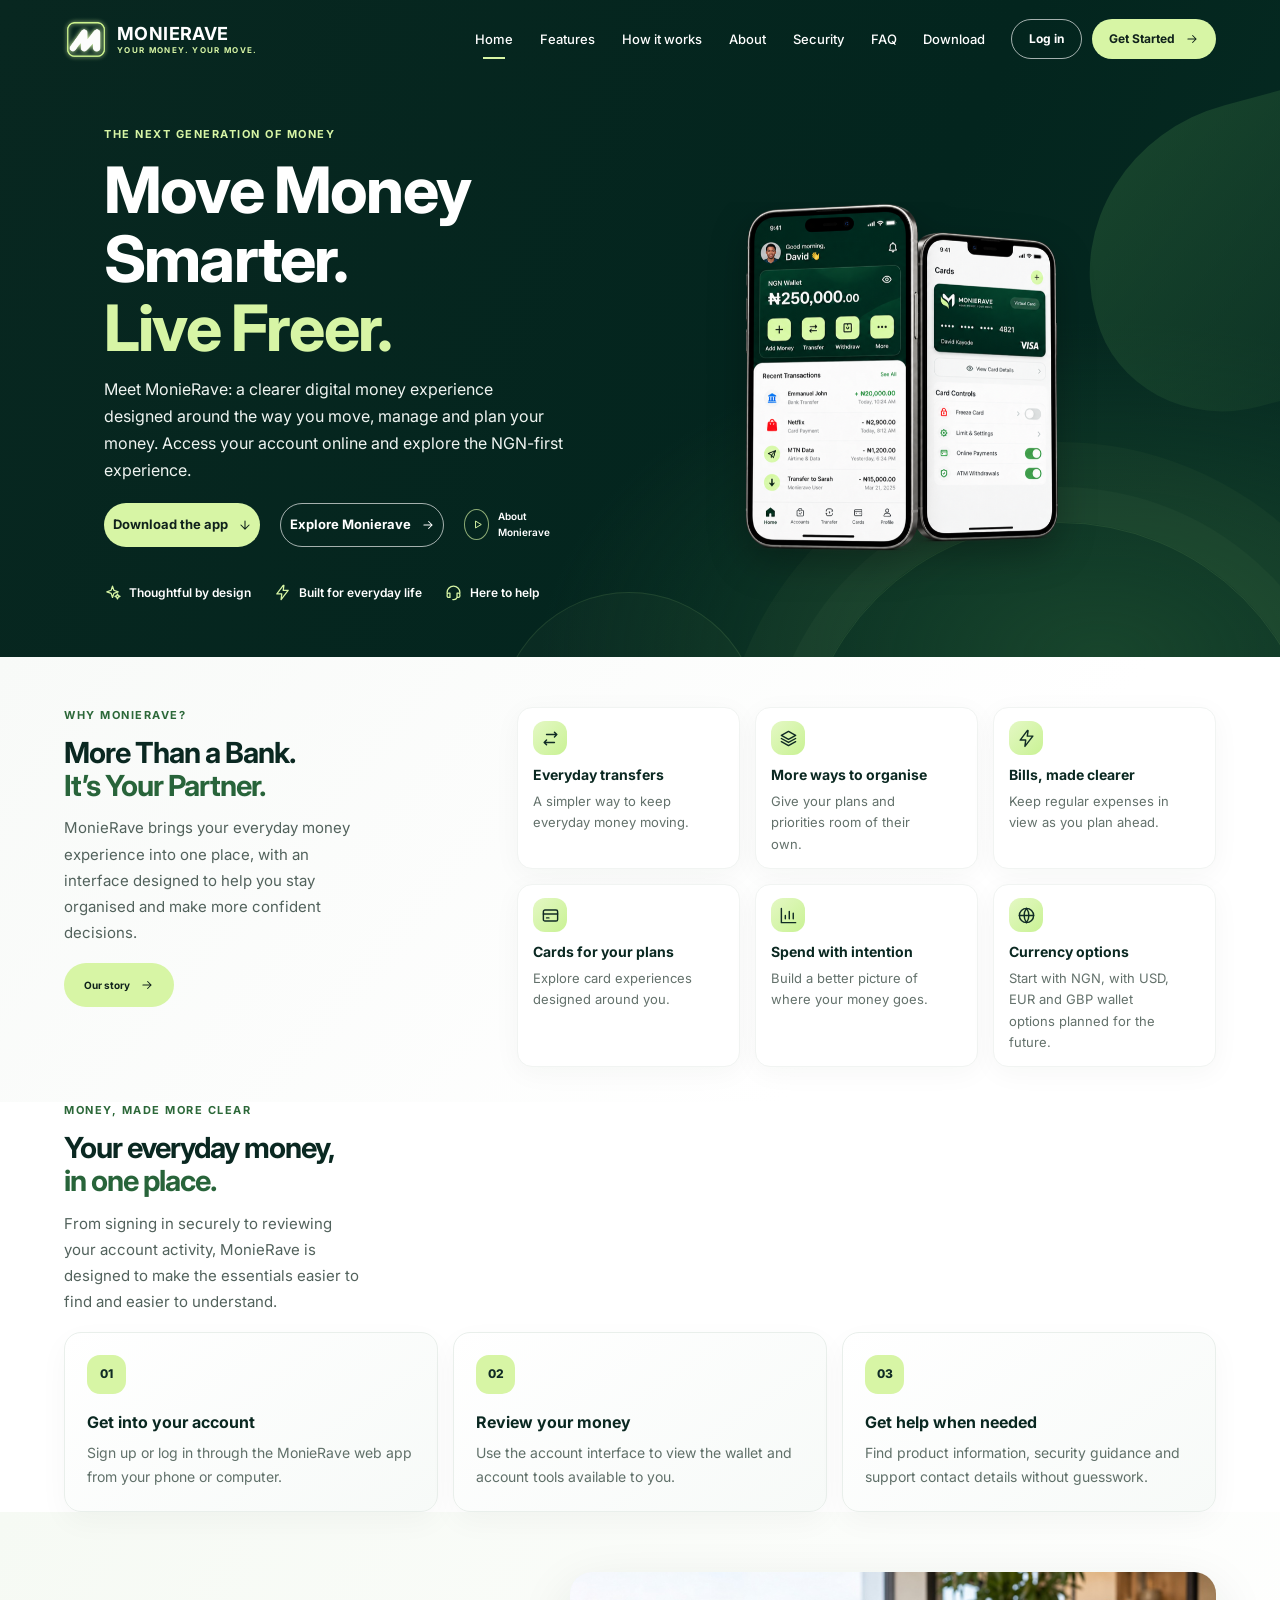
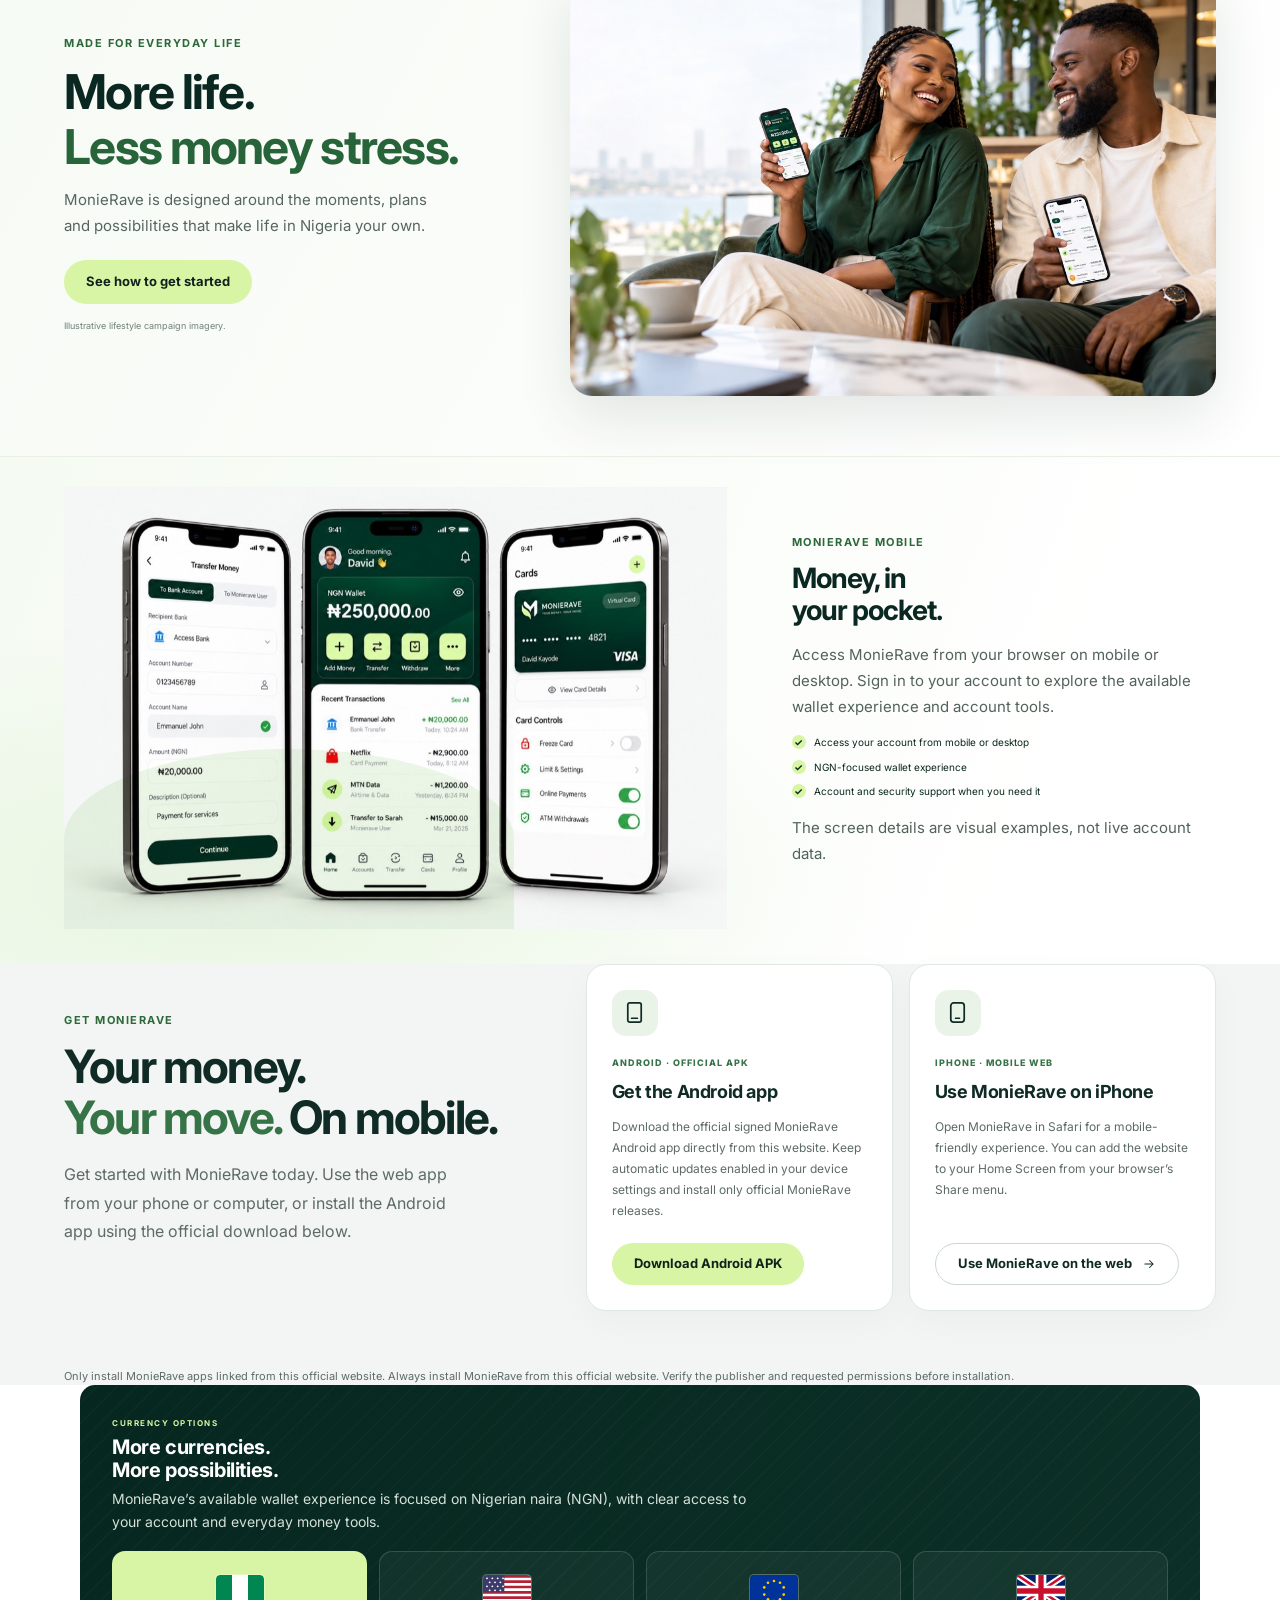
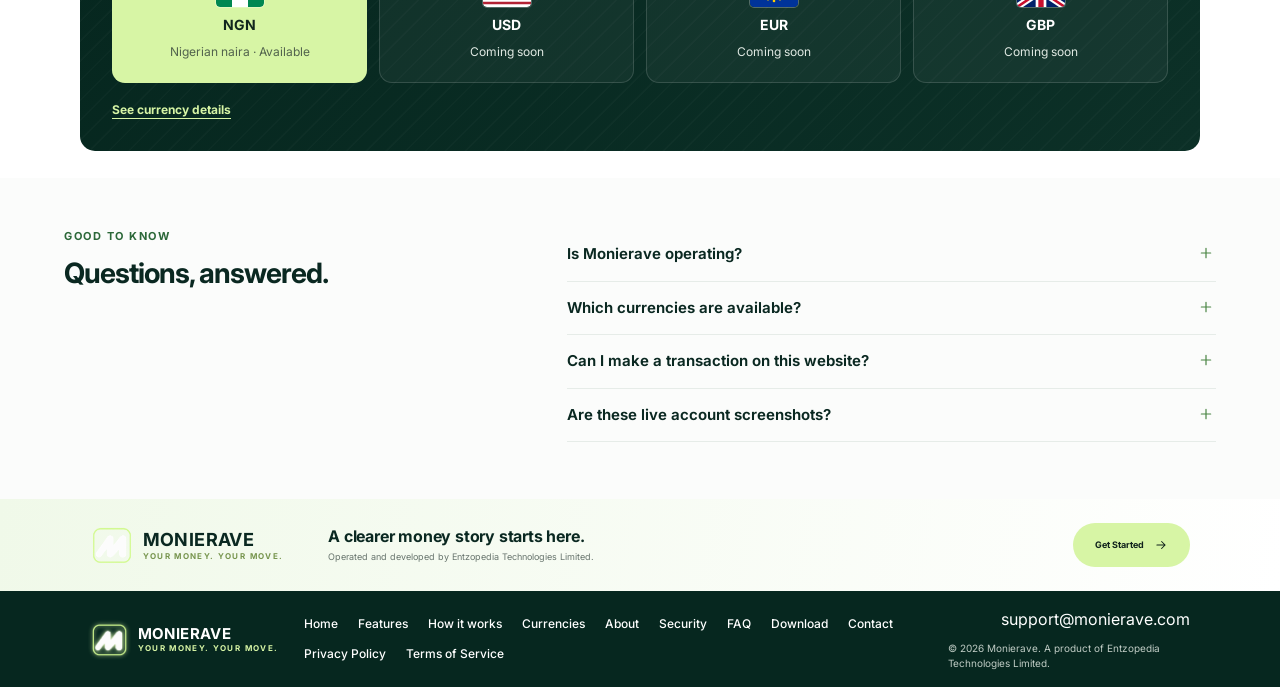
==== commit c14a61b9: "Replace website logo with updated MonieRave icon" ====
--- a/index.html
+++ b/index.html
@@ -16,7 +16,7 @@
   <body>
     <header class="site-header">
       <a class="brand brand-light" href="#home" aria-label="Monierave home">
-        <img src="assets/9DE9C3FB-DB99-4FD7-A342-2E4CF567C909.png" alt="" />
+        <img src="assets/ED38C9C1-3D6F-4AB4-882D-0A866B48E3E2.png" alt="" />
         <span class="brand-copy"><strong>MONIERAVE</strong><small>YOUR MONEY. YOUR MOVE.</small></span>
       </a>
       <button class="menu-toggle" aria-expanded="false" aria-controls="primary-nav" aria-label="Open navigation"><span></span><span></span></button>
@@ -90,9 +90,9 @@
 
       <section class="faq-section section-pad" id="faq"><div><p class="eyebrow eyebrow-green">GOOD TO KNOW</p><h2>Questions, answered.</h2></div><div class="faq-list"><details><summary>Is Monierave operating?<span><svg class="icon icon-plus" viewBox="0 0 24 24" fill="none" stroke="currentColor" stroke-width="1.8" stroke-linecap="round" aria-hidden="true"><path d="M12 5v14M5 12h14"/></svg></span></summary><p>Yes. You can visit the MonieRave web app, create an account or sign in, and use the services currently enabled for your account.</p></details><details><summary>Which currencies are available?<span><svg class="icon icon-plus" viewBox="0 0 24 24" fill="none" stroke="currentColor" stroke-width="1.8" stroke-linecap="round" aria-hidden="true"><path d="M12 5v14M5 12h14"/></svg></span></summary><p>Nigerian naira (NGN) is available now. USD, EUR and GBP wallet options are coming soon and are not yet available for transactions. For questions, contact support@monierave.com.</p></details><details><summary>Can I make a transaction on this website?<span><svg class="icon icon-plus" viewBox="0 0 24 24" fill="none" stroke="currentColor" stroke-width="1.8" stroke-linecap="round" aria-hidden="true"><path d="M12 5v14M5 12h14"/></svg></span></summary><p>No. This public website does not process transactions. For account access or service help, contact support@monierave.com.</p></details><details><summary>Are these live account screenshots?<span><svg class="icon icon-plus" viewBox="0 0 24 24" fill="none" stroke="currentColor" stroke-width="1.8" stroke-linecap="round" aria-hidden="true"><path d="M12 5v14M5 12h14"/></svg></span></summary><p>No. The phone screens are illustrative previews and do not show a live account or real transaction history.</p></details></div></section>
 
-      <section class="closing-cta" id="get-started"><a class="brand brand-dark" href="index.html"><img src="assets/9DE9C3FB-DB99-4FD7-A342-2E4CF567C909.png" alt="" /><span class="brand-copy"><strong>MONIERAVE</strong><small>YOUR MONEY. YOUR MOVE.</small></span></a><div><h2>A clearer money story starts here.</h2><p>Operated and developed by Entzopedia Technologies Limited.</p></div><a class="button button-lime" href="https://app.monierave.com/login?mode=signup">Get Started <svg class="icon icon-arrow" viewBox="0 0 24 24" fill="none" stroke="currentColor" stroke-width="1.8" stroke-linecap="round" stroke-linejoin="round" aria-hidden="true"><path d="M5 12h14M13 6l6 6-6 6"/></svg></a></section>
+      <section class="closing-cta" id="get-started"><a class="brand brand-dark" href="index.html"><img src="assets/ED38C9C1-3D6F-4AB4-882D-0A866B48E3E2.png" alt="" /><span class="brand-copy"><strong>MONIERAVE</strong><small>YOUR MONEY. YOUR MOVE.</small></span></a><div><h2>A clearer money story starts here.</h2><p>Operated and developed by Entzopedia Technologies Limited.</p></div><a class="button button-lime" href="https://app.monierave.com/login?mode=signup">Get Started <svg class="icon icon-arrow" viewBox="0 0 24 24" fill="none" stroke="currentColor" stroke-width="1.8" stroke-linecap="round" stroke-linejoin="round" aria-hidden="true"><path d="M5 12h14M13 6l6 6-6 6"/></svg></a></section>
     </main>
 
-    <footer class="site-footer"><a class="brand brand-light" href="index.html"><img src="assets/9DE9C3FB-DB99-4FD7-A342-2E4CF567C909.png" alt="" /><span class="brand-copy"><strong>MONIERAVE</strong><small>YOUR MONEY. YOUR MOVE.</small></span></a><nav aria-label="Footer navigation"><a href="index.html">Home</a><a href="features.html">Features</a><a href="how-it-works.html">How it works</a><a href="currencies.html">Currencies</a><a href="about.html">About</a><a href="security.html">Security</a><a href="faq.html">FAQ</a><a href="#download">Download</a><a href="contact.html">Contact</a><a href="privacy-policy.html">Privacy Policy</a><a href="terms.html">Terms of Service</a></nav><div class="footer-meta"><a class="support-link" href="mailto:support@monierave.com">support@monierave.com</a><small>© <span id="year">2026</span> Monierave. A product of Entzopedia Technologies Limited.</small></div></footer>
+    <footer class="site-footer"><a class="brand brand-light" href="index.html"><img src="assets/ED38C9C1-3D6F-4AB4-882D-0A866B48E3E2.png" alt="" /><span class="brand-copy"><strong>MONIERAVE</strong><small>YOUR MONEY. YOUR MOVE.</small></span></a><nav aria-label="Footer navigation"><a href="index.html">Home</a><a href="features.html">Features</a><a href="how-it-works.html">How it works</a><a href="currencies.html">Currencies</a><a href="about.html">About</a><a href="security.html">Security</a><a href="faq.html">FAQ</a><a href="#download">Download</a><a href="contact.html">Contact</a><a href="privacy-policy.html">Privacy Policy</a><a href="terms.html">Terms of Service</a></nav><div class="footer-meta"><a class="support-link" href="mailto:support@monierave.com">support@monierave.com</a><small>© <span id="year">2026</span> Monierave. A product of Entzopedia Technologies Limited.</small></div></footer>
   </body>
 </html>
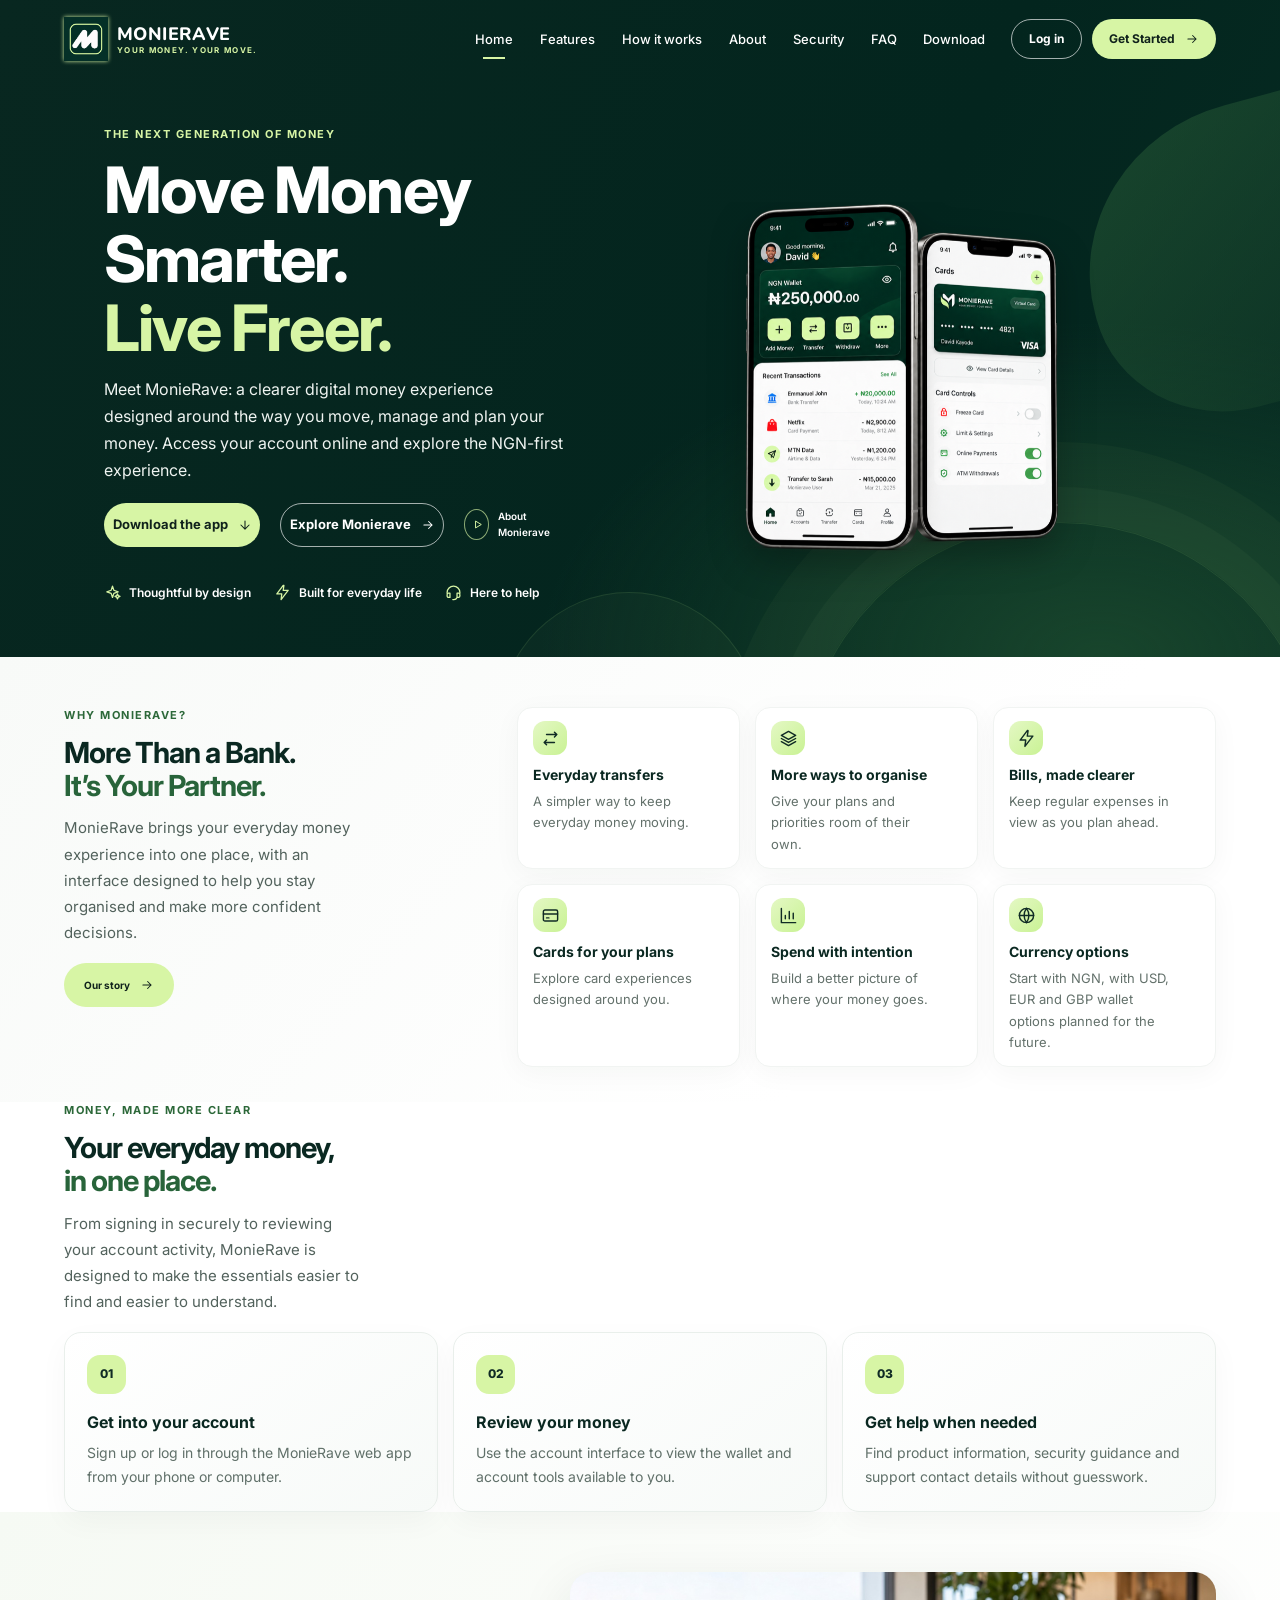
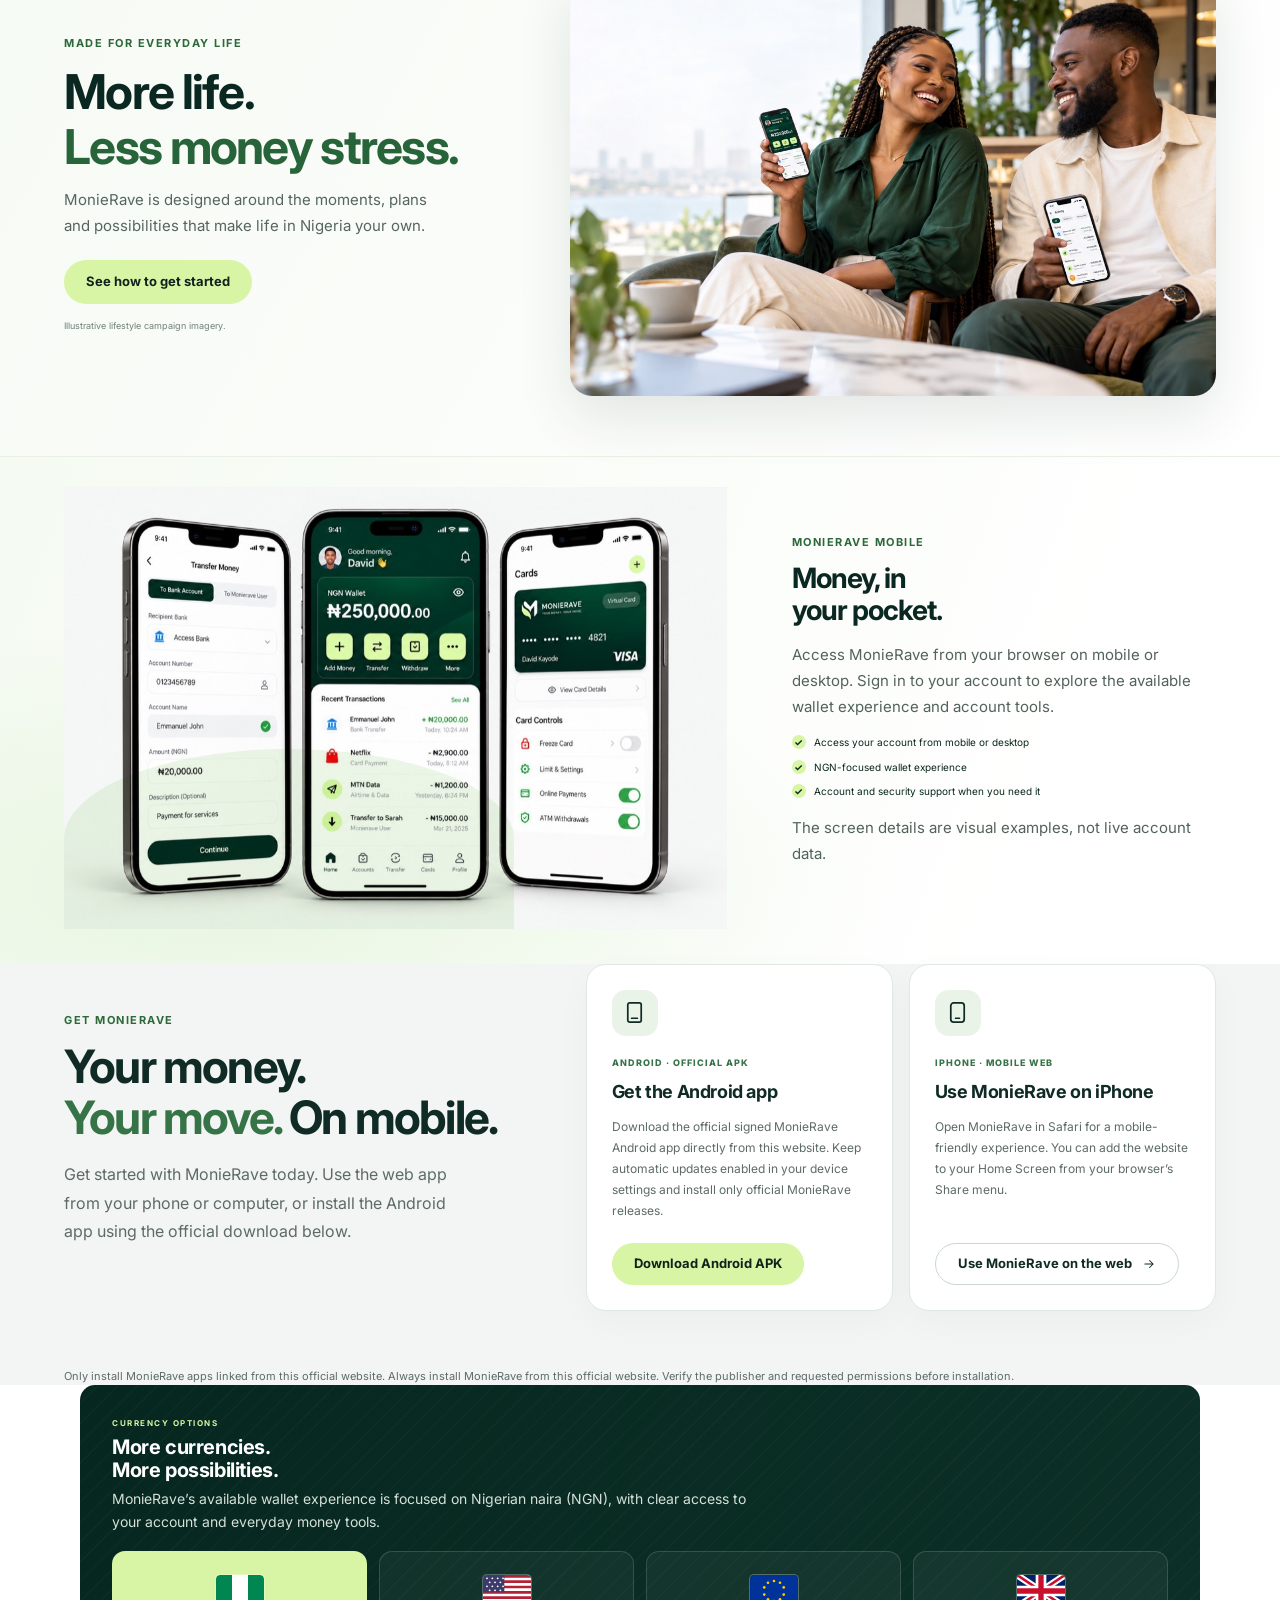
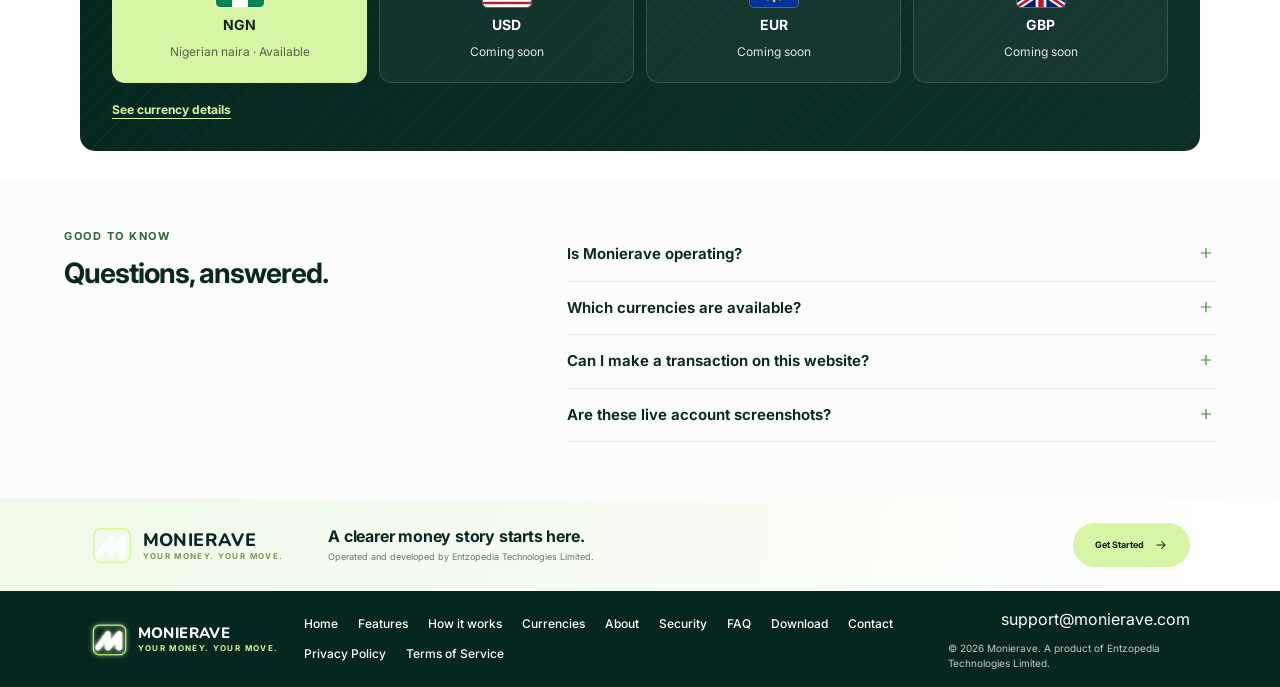
==== commit 1b3bd69f: "Refresh brand font and logo cache across website" ====
--- a/index.html
+++ b/index.html
@@ -9,14 +9,15 @@
     <link rel="preconnect" href="https://fonts.googleapis.com" />
     <link rel="preconnect" href="https://fonts.gstatic.com" crossorigin />
     <link href="https://fonts.googleapis.com/css2?family=Inter:wght@400;500;600;700;800&display=swap" rel="stylesheet" />
+    <link href="https://fonts.googleapis.com/css2?family=Nunito:wght@800&display=swap" rel="stylesheet" />
     <link rel="icon" href="assets/9DE9C3FB-DB99-4FD7-A342-2E4CF567C909.png?v=20261014" type="image/png" sizes="any" />
-    <link rel="stylesheet" href="/styles.css?v=20261012-flags" />
+    <link rel="stylesheet" href="/styles.css?v=20261014-wordmark-fix" />
     <script src="script.js" defer></script>
   </head>
   <body>
     <header class="site-header">
       <a class="brand brand-light" href="#home" aria-label="Monierave home">
-        <img src="assets/ED38C9C1-3D6F-4AB4-882D-0A866B48E3E2.png" alt="" />
+        <img src="assets/9DE9C3FB-DB99-4FD7-A342-2E4CF567C909.png" alt="" />
         <span class="brand-copy"><strong>MONIERAVE</strong><small>YOUR MONEY. YOUR MOVE.</small></span>
       </a>
       <button class="menu-toggle" aria-expanded="false" aria-controls="primary-nav" aria-label="Open navigation"><span></span><span></span></button>
--- a/styles.css
+++ b/styles.css
@@ -1,3 +1,4 @@
+@import url('https://fonts.googleapis.com/css2?family=Nunito:wght@800&display=swap');
 :root{--forest:#102B25;--forest-deep:#06251f;--forest-soft:#205a3b;--lime:#D7F5A5;--white:#fff;--mist:#F3F5F4;--ink:#0a2821;--muted:#5d6b67;--line:#e6ece8;font-family:Inter,Arial,sans-serif;color:var(--ink);font-synthesis:none;text-rendering:optimizeLegibility}*{box-sizing:border-box}html{scroll-behavior:smooth;scroll-padding-top:88px}body{margin:0;background:var(--white);font-size:14px}a{color:inherit;text-decoration:none}.site-header{height:78px;position:absolute;z-index:5;top:0;left:50%;transform:translateX(-50%);width:min(1120px,calc(100% - 9vw));display:flex;align-items:center;justify-content:space-between;color:white}.brand{display:inline-flex;align-items:center;gap:9px;flex:none}.brand>img{width:44px;height:44px}.brand-copy{display:grid;gap:3px;line-height:1}.brand-copy strong{font-size:17px;letter-spacing:.4px}.brand-copy small{font-size:7px;letter-spacing:1.35px;color:var(--lime);font-weight:700}.primary-nav{display:flex;align-items:center;gap:34px;margin-left:55px}.primary-nav a,.site-footer nav a{font-size:11px;font-weight:500;transition:color .2s}.primary-nav a:hover,.site-footer nav a:hover{color:var(--lime)}.primary-nav .active{position:relative}.primary-nav .active:after{content:"";position:absolute;width:22px;height:2px;bottom:-10px;left:50%;transform:translateX(-50%);background:var(--lime)}.header-actions{display:flex;gap:10px}.button{height:43px;padding:0 22px;border-radius:28px;display:inline-flex;align-items:center;justify-content:center;gap:10px;font-size:11px;font-weight:700;transition:transform .2s,box-shadow .2s}.button:hover{transform:translateY(-2px);box-shadow:0 9px 24px #0002}.button-lime{background:var(--lime);color:#10221c}.button-outline{border:1px solid #ffffffa3;color:white}.button-small{height:32px;padding:0 20px;font-size:10px}.menu-toggle{display:none}.hero{position:relative;min-height:535px;overflow:hidden;background:radial-gradient(ellipse at 86% 100%,#18452c 0,transparent 36%),linear-gradient(115deg,#082720 0%,#03251e 65%,#062b22 100%);color:white}.hero:after{content:"";position:absolute;right:-125px;top:105px;width:320px;height:300px;border-radius:56% 0 0 42%;background:linear-gradient(145deg,#357040,#123927);opacity:.42;transform:rotate(-15deg)}.hero-glow{position:absolute;border:1px solid #b8e68a1c;border-radius:50%;pointer-events:none}.glow-one{width:520px;height:520px;right:-40px;bottom:-385px;box-shadow:0 0 0 35px #b8e68a09,0 0 0 80px #b8e68a08}.glow-two{width:260px;height:260px;left:39%;bottom:-195px;background:#d7f5a508}.hero-inner{max-width:1120px;min-height:535px;margin:auto;padding:126px 0 55px;display:grid;grid-template-columns:.95fr 1.05fr;align-items:center;position:relative;z-index:1}.hero-copy{padding:0 0 0 0;max-width:460px;z-index:2}.eyebrow{font-size:10px;letter-spacing:1.5px;font-weight:700;margin:0 0 12px}.eyebrow-lime{color:var(--lime)}.eyebrow-green{color:#2c6839}.hero h1{font-size:47px;line-height:1.08;letter-spacing:-2px;margin:0 0 14px;font-weight:750}.hero h1 span{color:var(--lime)}.hero-intro{font-size:13px;line-height:1.65;color:#eff4f1;max-width:375px;margin:0 0 18px}.hero-actions{display:flex;align-items:center;gap:20px}.watch-link{display:inline-flex;align-items:center;gap:9px;font-size:10px;font-weight:600}.play-icon{width:31px;height:31px;border:1px solid #d7f5a5a6;border-radius:50%;display:grid;place-items:center;color:var(--lime);font-size:10px;padding-left:2px}.trust-row{display:flex;align-items:center;gap:23px;margin-top:37px;white-space:nowrap}.trust-row span{display:flex;align-items:center;gap:8px;font-size:9px;font-weight:600}.trust-row i{font-style:normal;width:29px;height:29px;border-radius:50%;background:#ffffff13;color:white;display:grid;place-items:center;font-size:16px}.hero-phones{height:425px;position:relative;align-self:end;display:flex;align-items:flex-start;justify-content:center;gap:0;padding-left:8px}.phone{position:relative;width:244px;height:454px;border:5px solid #d8ddd8;border-bottom-width:7px;border-radius:37px;background:#fff;color:#12231e;box-shadow:0 8px 20px #0009,0 0 0 2px #5b6962;overflow:hidden;padding:15px 12px 8px;font-size:8px}.phone-home{z-index:2;margin:0 -6px 0 0;transform:rotate(-2deg)}.phone-card{height:389px;margin-top:54px;z-index:1;transform:rotate(2deg);padding-top:17px}.phone-notch{position:absolute;top:0;left:50%;transform:translateX(-50%);height:18px;width:82px;border-radius:0 0 12px 12px;background:#080d0c}.phone-status{display:flex;justify-content:space-between;font-size:8px;font-weight:700;margin:0 0 17px;padding:1px 3px}.phone-greeting{display:flex;align-items:center;gap:8px;font-size:8px;line-height:1.5;margin-bottom:9px}.phone-greeting b{font-size:11px}.avatar{width:25px;height:25px;background:linear-gradient(135deg,#bc774e,#293a34);border-radius:50%;display:grid;place-items:center;color:white;font-weight:bold}.bell{margin-left:auto;font-size:15px}.wallet-card{background:#073428;color:white;border-radius:13px;padding:12px 11px 10px;box-shadow:inset 0 0 0 1px #9ccf8b33}.wallet-card>small{font-size:7px;letter-spacing:.5px}.wallet-card>small span{float:right}.wallet-card>strong{font-size:19px;display:block;margin:7px 0 13px}.wallet-card sup{font-size:10px}.quick-actions{display:flex;justify-content:space-between;text-align:center}.quick-actions>span{width:36px;height:31px;border-radius:7px;background:var(--lime);color:#102b25;font-size:17px;padding-top:4px}.quick-actions small{display:block;font-size:6px;margin-top:4px;color:#fff;white-space:nowrap}.transactions{margin:11px -12px 0;padding:11px 12px;background:#fff;border-radius:12px 12px 0 0}.transaction-title{font-size:8px;font-weight:700;margin-bottom:11px}.transaction-title span{float:right;color:#438c42}.transaction{display:grid;grid-template-columns:24px 1fr auto;gap:6px;align-items:center;margin:10px 0;font-size:7px}.transaction>span{font-weight:600}.transaction small{display:block;color:#87918d;font-size:6px;font-weight:400;margin-top:3px}.transaction strong{text-align:right;font-size:7px;color:#238744}.transaction strong small{color:#89938f}.merchant{width:19px;height:19px;border-radius:50%;display:grid;place-items:center;font-size:11px;background:#f2f4f3}.merchant.blue{color:#1968c0}.merchant.red{color:#e32842}.merchant.orange{color:#ee9e14}.phone-tabs{position:absolute;bottom:5px;left:0;right:0;display:flex;justify-content:space-around;text-align:center;border-top:1px solid #e8ecea;padding:7px 2px 1px;font-size:11px;color:#496057}.phone-tabs small{display:block;font-size:6px;margin-top:2px}.card-heading{margin:8px 0 10px;font-size:11px;font-weight:700}.card-heading span{float:right;color:#68a244}.debit-card{padding:13px 11px 10px;height:102px;border-radius:12px;color:white;background:linear-gradient(125deg,#073b2d,#071f19);box-shadow:0 5px 10px #1235;font-size:7px}.debit-brand{display:flex;align-items:center;font-size:7px;letter-spacing:.4px}.debit-brand img{width:18px;height:18px;margin-right:4px}.debit-card>small{float:right;margin-top:-15px}.debit-card p{font-size:9px;letter-spacing:1px;margin:18px 0 7px}.debit-card>b{font-size:6px;letter-spacing:.5px}.debit-card>b span{float:right;font-size:12px;font-style:italic}.view-card{text-align:center;border:1px solid #e6eae7;padding:8px;margin:7px 0 14px;border-radius:5px;font-size:7px;color:#49645a}.control-heading{font-size:9px;font-weight:700;margin:13px 0 8px}.control-heading span{float:right;color:#aaa}.control-row{padding:10px 2px;border-bottom:1px solid #edf0ee;font-size:7px}.control-row>span:last-child{float:right}.toggle{display:inline-block;width:22px;height:12px;border-radius:8px;background:#e6ebe8;vertical-align:middle;position:relative}.toggle:after{content:"";position:absolute;left:2px;top:2px;width:8px;height:8px;border-radius:50%;background:white;box-shadow:0 1px 2px #0003}.toggle.on{background:#40944f}.toggle.on:after{left:12px}.section-pad{padding-left:max(7vw,calc((100% - 1120px)/2));padding-right:max(7vw,calc((100% - 1120px)/2))}.features{display:grid;grid-template-columns:.9fr 1.6fr;gap:60px;padding-top:50px;padding-bottom:35px;background:linear-gradient(130deg,#f8faf8,#fff 70%)}h2{font-size:29px;line-height:1.15;letter-spacing:-1px;margin:0 0 13px;color:#0a2821}.features-intro h2 span{color:#28643a}.features-intro>p:not(.eyebrow){font-size:12px;line-height:1.65;color:#52625c;max-width:300px;margin:0 0 16px}.features-intro .button{height:37px;padding:0 20px;font-size:10px}.feature-grid{display:grid;grid-template-columns:repeat(3,1fr);gap:15px}.feature-card{min-height:119px;border-radius:15px;background:#fff;padding:13px 15px;box-shadow:0 6px 28px #1839250a;border:1px solid #f1f4f2}.feature-icon{width:34px;height:34px;border-radius:12px;background:linear-gradient(135deg,#e4f8c4,#c9f294);display:grid;place-items:center;font-size:18px;color:#102b25;margin-bottom:10px}.feature-card h3{margin:0 0 6px;font-size:10px}.feature-card p{font-size:9px;color:#63716b;line-height:1.6;margin:0;max-width:165px}.app-section{display:grid;grid-template-columns:1.25fr .8fr;gap:65px;align-items:center;padding-top:30px;padding-bottom:35px;background:radial-gradient(ellipse at 19% 84%,#dff3d5aa,transparent 43%),linear-gradient(110deg,#f5faf2,#fff 85%);border-top:1px solid #e8f1e4}.app-preview{height:300px;display:flex;align-items:flex-end;justify-content:center;position:relative;padding:0 20px}.app-preview:before{content:"";position:absolute;width:450px;height:180px;left:5%;bottom:0;background:#e6f4df;border-radius:50% 50% 0 0;opacity:.7}.mini-phone{height:265px;width:148px;border:4px solid #d7dfd8;border-radius:24px;background:white;position:relative;z-index:1;box-shadow:0 6px 14px #14271d42;padding:23px 8px 8px;font-size:7px;overflow:hidden}.mini-send{transform:rotate(-2deg);margin-right:-6px;height:243px}.mini-home{height:291px;width:165px;z-index:2}.mini-cards{transform:rotate(2deg);margin-left:-5px;height:253px}.mini-status{font-size:6px;font-weight:bold;margin-bottom:13px}.mini-phone>p{font-size:8px;font-weight:700}.mini-chip{background:#d7f5a5;border-radius:9px;padding:5px;width:max-content;margin:13px 0}.mini-phone label{display:block;font-size:6px;color:#89938e;margin:8px 0 3px}.mini-field{border:1px solid #e8ece9;border-radius:5px;padding:6px;font-size:7px}.mini-send button{margin-top:12px;background:var(--lime);border:0;border-radius:8px;width:100%;padding:7px;font-size:7px;font-weight:700}.mini-welcome{font-size:8px;margin-bottom:8px}.mini-balance{background:#073428;color:white;border-radius:10px;padding:10px 8px;font-size:7px}.mini-balance strong{display:block;font-size:13px;margin-top:5px}.mini-lines{margin-top:12px;font-size:7px;line-height:2;color:#263b33}.mini-lines hr{border:0;border-top:1px solid #edf0ee;margin:8px 0}.mini-nav{position:absolute;bottom:8px;left:0;right:0;text-align:center;border-top:1px solid #e7ece9;padding:8px 0 0}.mini-cards .debit-card{margin-top:18px;padding:10px 8px;height:82px}.mini-cards .debit-card p{margin:11px 0 5px}.app-copy h2{font-size:28px;text-transform:none}.app-copy>p:not(.eyebrow){font-size:11px;line-height:1.65;color:#53625c}.app-copy ul{list-style:none;padding:0;margin:13px 0}.app-copy li{margin:9px 0;font-size:10px}.app-copy li:before{content:"✓";display:inline-grid;place-items:center;background:#d7f5a5;width:14px;height:14px;border-radius:50%;margin-right:8px;font-weight:bold}.app-copy .store-note{font-size:9px;color:#77837d}.currencies{max-width:1120px;margin:0 auto 27px;padding:22px 27px;min-height:111px;display:flex;align-items:center;justify-content:space-between;gap:25px;border-radius:15px;color:white;background:linear-gradient(110deg,#06271f,#0c3027);position:relative;overflow:hidden}.currencies:after{content:"";position:absolute;inset:0;background:repeating-linear-gradient(135deg,transparent,transparent 12px,#ffffff06 13px,#ffffff06 14px);pointer-events:none}.currencies>div{position:relative;z-index:1}.currencies .eyebrow{font-size:8px;margin-bottom:7px}.currencies h2{color:white;font-size:20px;margin:0 0 5px;letter-spacing:-.4px}.currencies>div>p:last-child{margin:0;font-size:9px;line-height:1.5;color:#d5e0d9}.currency-list{display:flex;gap:12px}.currency-item{width:78px;height:77px;border-radius:13px;background:#ffffff12;display:grid;align-content:center;justify-items:center;gap:3px}.currency-item b{font-size:20px;font-weight:500}.currency-item strong{font-size:9px}.currency-item small{font-size:7px;color:#d0ddd5}.currency-item.current{background:var(--lime);color:#11261e}.currency-item.current small{color:#52634d}.faq-section{padding-top:50px;padding-bottom:57px;display:grid;grid-template-columns:.8fr 1.2fr;gap:70px;background:#fbfcfb}.faq-section h2{font-size:28px}.faq-list details{border-bottom:1px solid var(--line);padding:15px 0}.faq-list summary{font-size:12px;font-weight:650;cursor:pointer;list-style:none;display:flex;justify-content:space-between}.faq-list summary::-webkit-details-marker{display:none}.faq-list summary span{color:#498443;font-size:17px;line-height:12px}.faq-list details[open] summary span{transform:rotate(45deg)}.faq-list details p{font-size:11px;color:#64716c;line-height:1.65;max-width:620px}.closing-cta{min-height:92px;display:flex;align-items:center;justify-content:space-between;gap:25px;padding:18px max(7vw,calc((100% - 1120px)/2));background:linear-gradient(100deg,#f0f9e9,#fff)}.brand-dark .brand-copy small{color:#77954e}.closing-cta>div{flex:1;margin-left:20px}.closing-cta h2{font-size:16px;margin:0 0 5px;letter-spacing:-.2px}.closing-cta p{font-size:9px;color:#67746d;margin:0}.closing-cta .button{height:37px;font-size:9px}.site-footer{min-height:94px;padding:16px max(7vw,calc((100% - 1120px)/2));background:#06271f;color:white;display:flex;align-items:center;justify-content:space-between;gap:22px}.site-footer .brand>img{width:39px;height:39px}.site-footer .brand-copy strong{font-size:15px}.site-footer nav{display:flex;gap:22px}.site-footer nav a{font-size:9px}.footer-meta{display:grid;justify-items:end;gap:9px}.social-links{display:flex;gap:10px}.social-links a{font-weight:700;font-size:12px;width:18px;height:18px;display:grid;place-items:center}.footer-meta>small{font-size:8px;color:#c0ccc5}
 @media(max-width:900px){.site-header{width:calc(100% - 48px)}.hero-inner{padding-left:6vw;padding-right:4vw;grid-template-columns:.9fr 1.1fr}.hero h1{font-size:40px}.hero-phones{transform:scale(.82);transform-origin:right bottom;margin-left:-50px}.trust-row{gap:12px}.trust-row span{font-size:8px}.section-pad{padding-left:6vw;padding-right:6vw}.features{gap:28px}.feature-grid{gap:9px}.feature-card{padding:11px;min-height:120px}.app-section{gap:30px}.currencies{margin-left:6vw;margin-right:6vw}.currency-list{gap:7px}.currency-item{width:66px}.faq-section{gap:30px}.closing-cta,.site-footer{padding-left:6vw;padding-right:6vw}}
 @media(max-width:650px){html{scroll-padding-top:70px}.site-header{height:68px;width:calc(100% - 36px)}.brand>img{width:39px;height:39px}.brand-copy strong{font-size:15px}.brand-copy small{font-size:6px}.menu-toggle{display:grid;gap:5px;order:3;background:none;border:0;padding:8px}.menu-toggle span{width:22px;height:2px;background:white}.primary-nav{display:none;position:absolute;left:-18px;right:-18px;top:68px;margin:0;padding:12px 22px 18px;background:#082920;flex-direction:column;align-items:flex-start;gap:0;box-shadow:0 12px 18px #0003}.primary-nav.open{display:flex}.primary-nav a{width:100%;padding:12px 0}.primary-nav .active:after{display:none}.header-actions{margin-left:auto;margin-right:9px;gap:6px}.button-small{height:29px;padding:0 13px;font-size:9px}.header-actions .button-outline{display:none}.hero{min-height:unset}.hero-inner{min-height:unset;padding:112px 22px 0;display:flex;flex-direction:column;align-items:stretch}.hero-copy{max-width:none}.eyebrow{font-size:9px}.hero h1{font-size:42px;letter-spacing:-1.7px}.hero-intro{font-size:12px;max-width:440px}.hero-actions{gap:13px}.hero-actions .button{height:39px;padding:0 15px;font-size:9px}.watch-link{font-size:9px}.play-icon{height:28px;width:28px}.trust-row{margin-top:22px;justify-content:space-between;gap:5px}.trust-row span{font-size:7px;gap:5px}.trust-row i{width:25px;height:25px}.hero-phones{height:375px;transform:scale(.78);transform-origin:top center;margin:25px -25% -80px;justify-content:center;align-self:center;width:128%}.phone{width:234px;height:426px}.phone-card{height:366px;margin-top:44px}.section-pad{padding-left:22px;padding-right:22px}.features{display:block;padding-top:48px;padding-bottom:28px}.features-intro{margin-bottom:24px}.features-intro h2{font-size:27px}.features-intro>p:not(.eyebrow){font-size:11px}.feature-grid{grid-template-columns:repeat(2,minmax(0,1fr));gap:10px}.feature-card{min-height:119px;padding:12px}.feature-card h3{font-size:9px}.feature-card p{font-size:8px}.app-section{display:flex;flex-direction:column-reverse;gap:8px;padding-top:30px;padding-bottom:28px}.app-copy{width:100%}.app-copy h2{font-size:27px}.app-copy>p:not(.eyebrow){max-width:430px}.app-preview{width:100%;height:270px;padding:0}.mini-phone{transform:scale(.88);transform-origin:bottom center}.mini-send{margin-right:-13px}.mini-cards{margin-left:-13px}.currencies{margin:10px 16px 22px;padding:19px 17px;display:block;border-radius:14px}.currencies h2{font-size:19px}.currencies>div>p:last-child{max-width:290px}.currency-list{margin-top:15px;justify-content:space-between;gap:6px}.currency-item{width:calc(25% - 5px);height:70px}.currency-item b{font-size:18px}.currency-item strong{font-size:8px}.currency-item small{font-size:6px}.faq-section{display:block;padding-top:40px;padding-bottom:42px}.faq-section>div:first-child{margin-bottom:20px}.faq-section h2{font-size:25px}.faq-list summary{font-size:11px}.faq-list details p{font-size:10px}.closing-cta{padding:20px 22px;display:grid;grid-template-columns:1fr auto;gap:13px}.closing-cta .brand{grid-column:1/-1}.closing-cta>div{margin:0}.closing-cta h2{font-size:14px}.closing-cta p{font-size:8px;line-height:1.5}.closing-cta .button{padding:0 13px;white-space:nowrap}.site-footer{padding:22px;display:grid;grid-template-columns:1fr auto;gap:17px}.site-footer nav{grid-column:1/-1;grid-row:2;gap:17px;flex-wrap:wrap}.site-footer nav a{font-size:8px}.footer-meta{grid-column:2;grid-row:1/3}.footer-meta>small{font-size:7px;text-align:right}}
@@ -837,3 +838,14 @@
   .currencies .currency-item small,
   .page-banner .currency-item small { font-size: 11px; }
 }
+
+
+/* MonieRave brand wordmark: consistent Nunito ExtraBold across site header and footer. */
+.site-header .brand-copy strong,
+.site-footer .brand-copy strong,
+.brand .brand-copy strong {
+  font-family: 'Nunito', sans-serif !important;
+  font-weight: 800 !important;
+  text-shadow: none !important;
+  filter: none !important;
+}
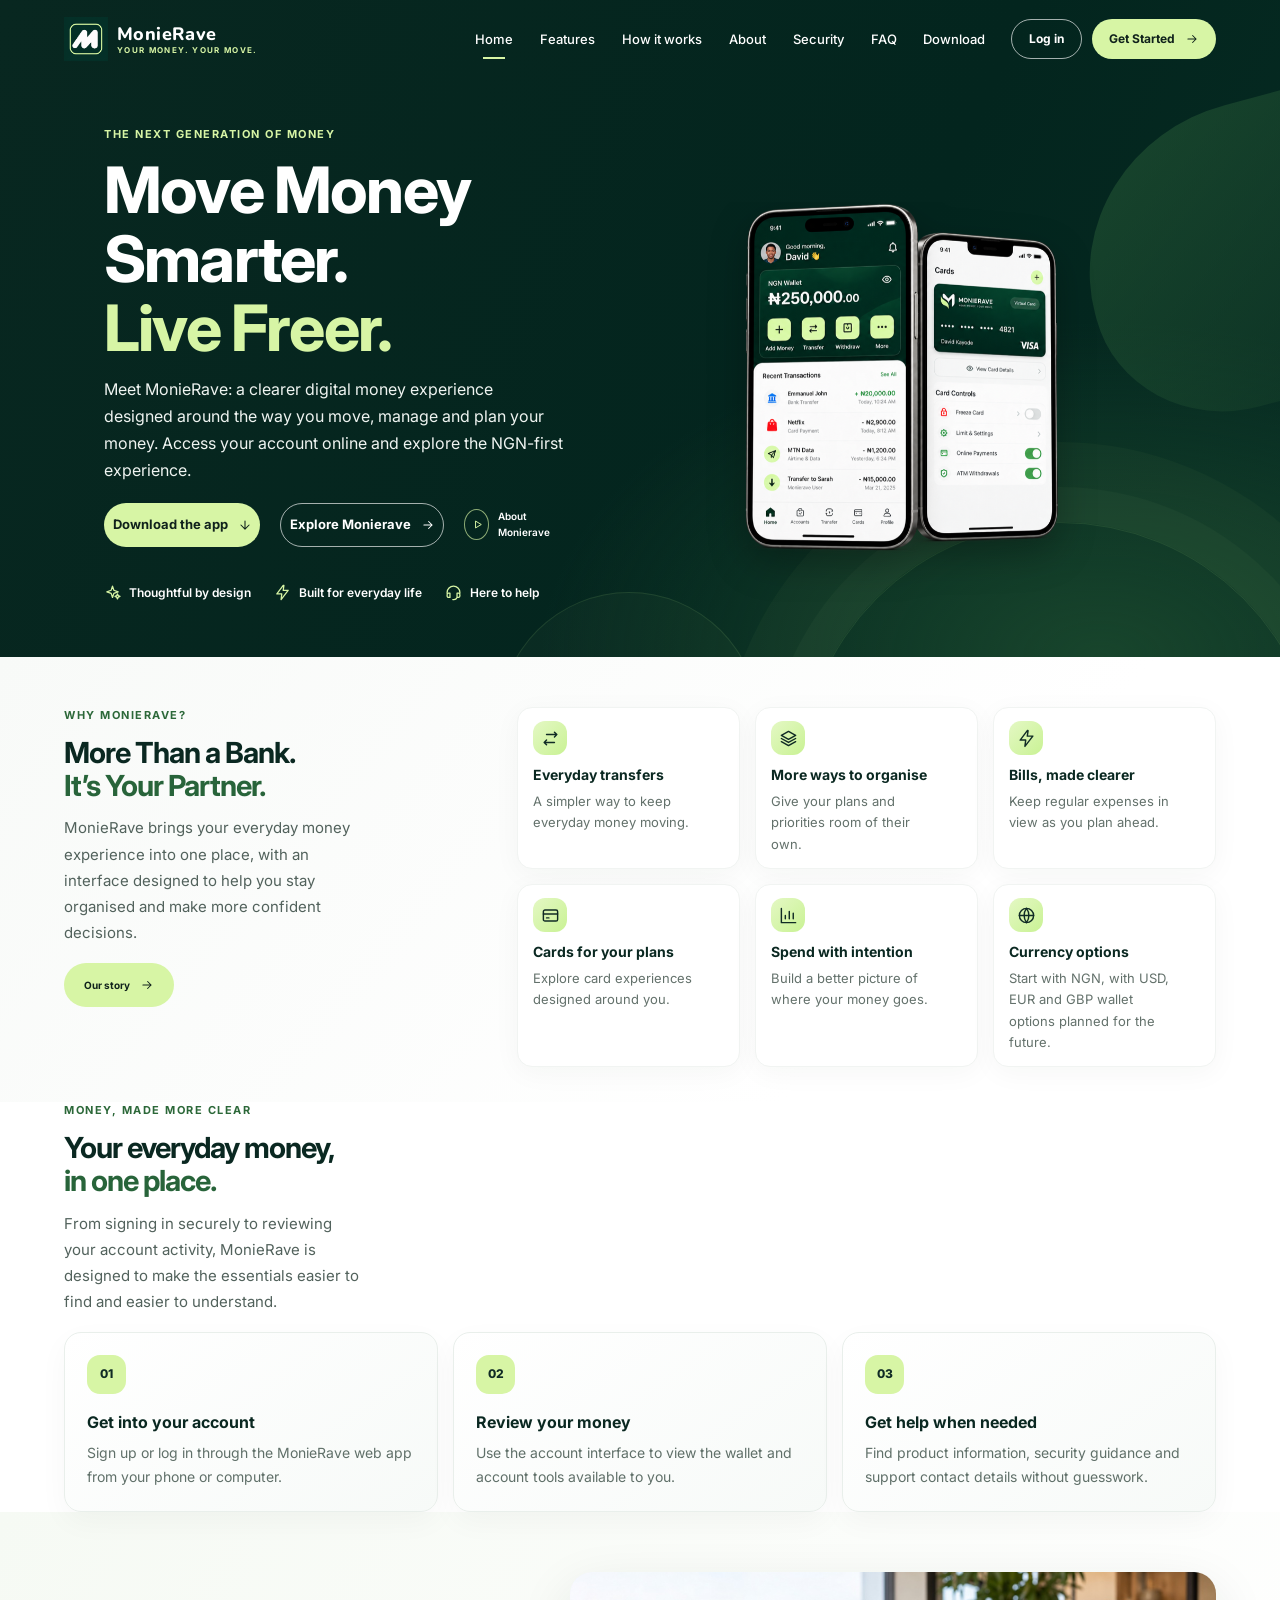
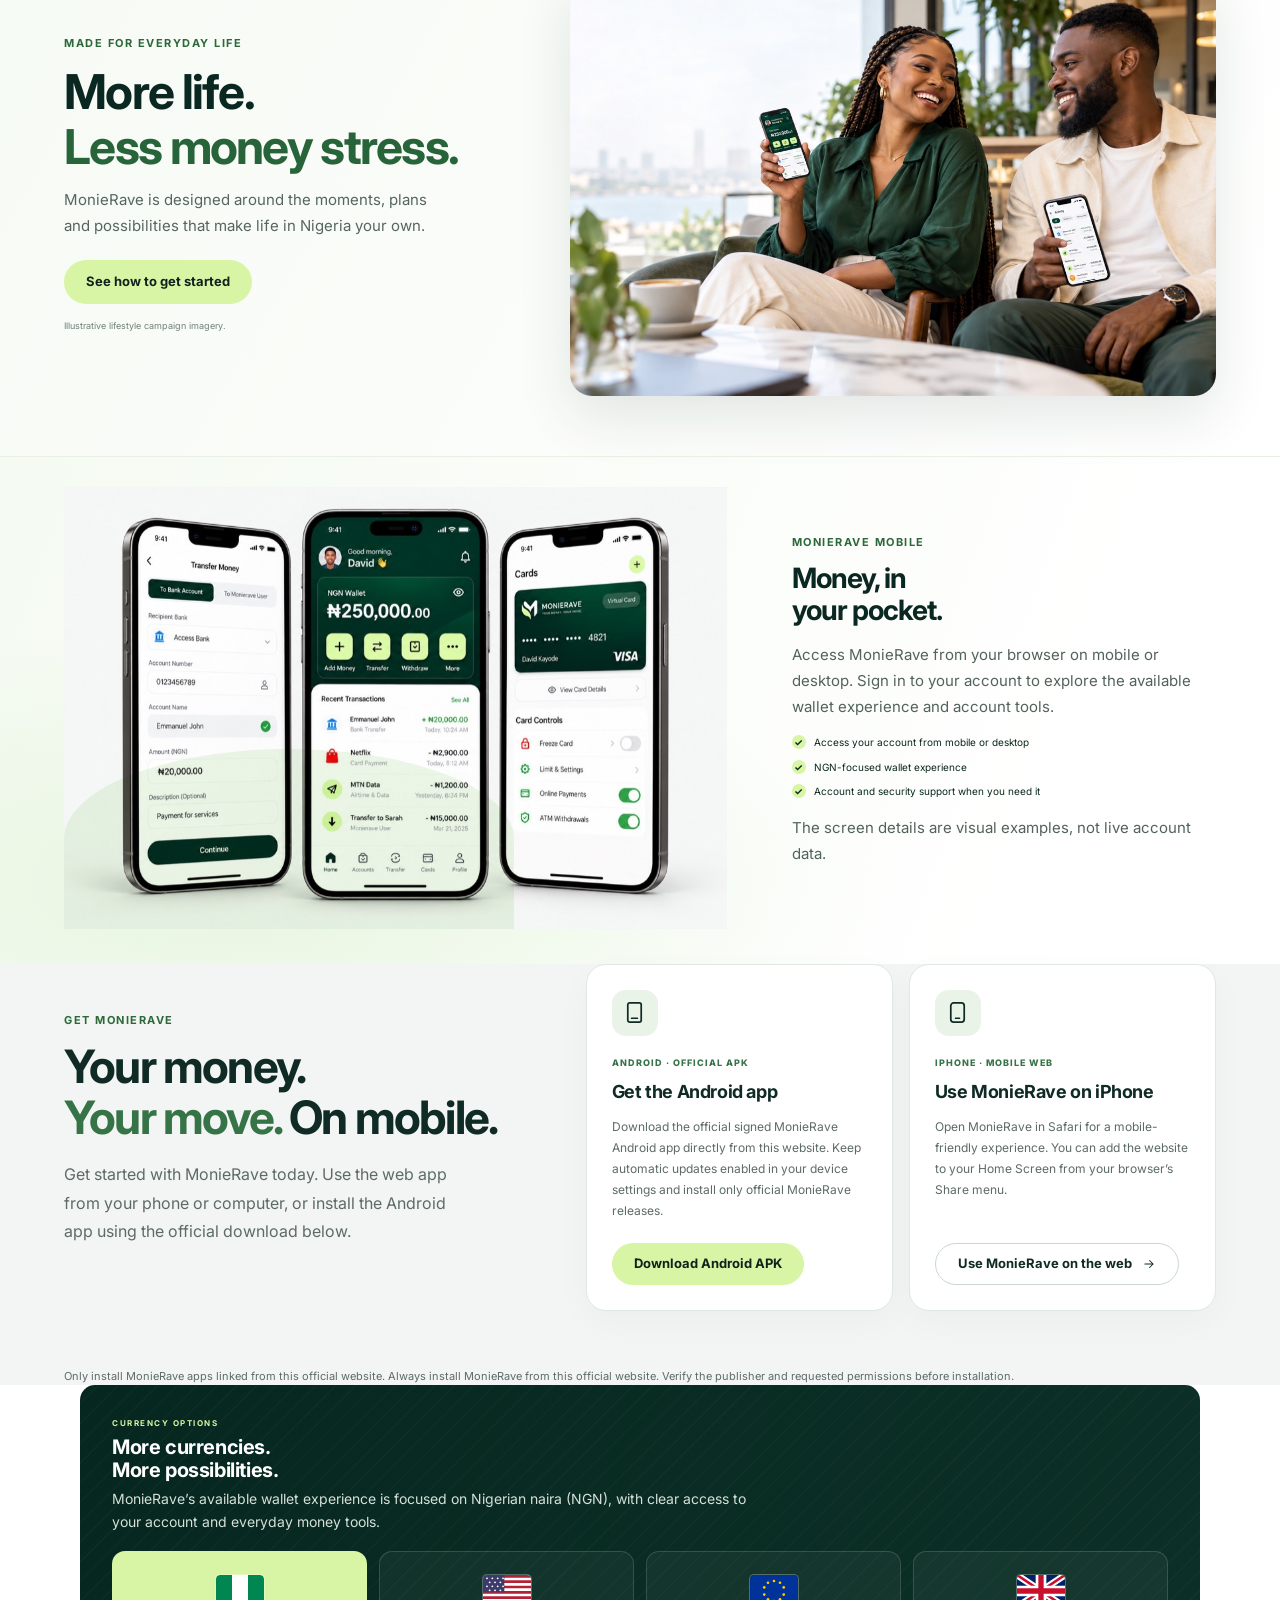
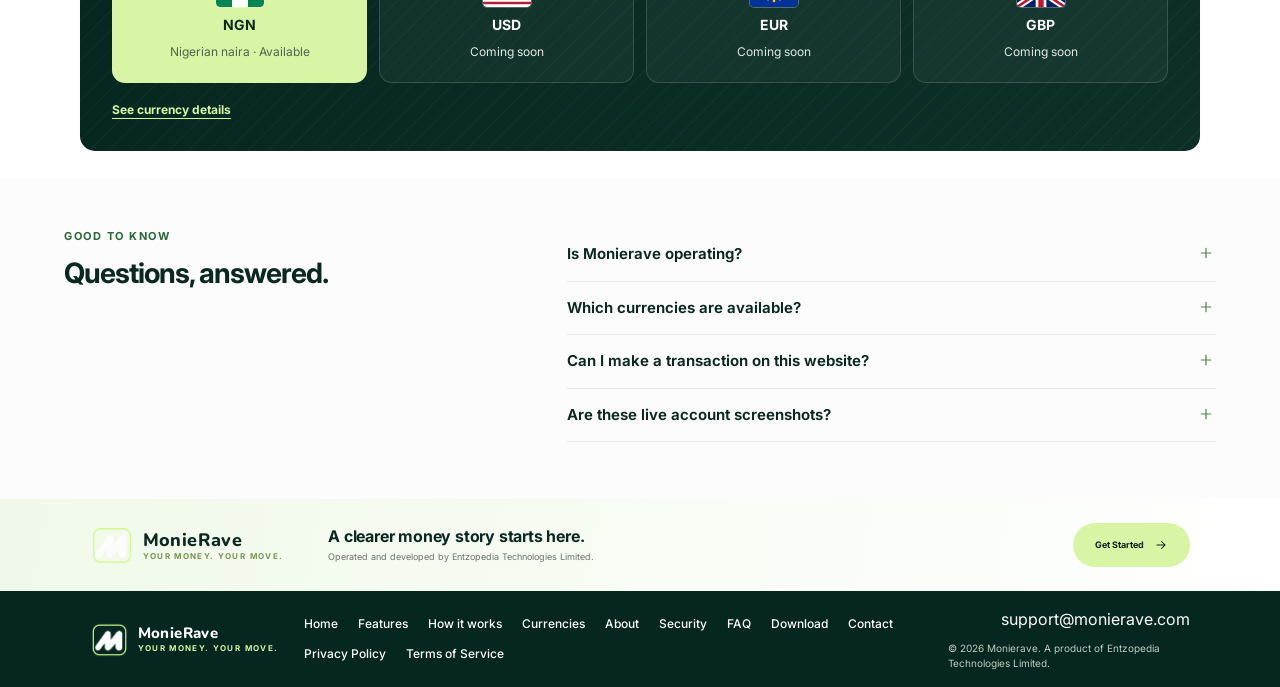
==== commit a6f1478f: "Match MonieRave wordmark casing" ====
--- a/index.html
+++ b/index.html
@@ -11,14 +11,14 @@
     <link href="https://fonts.googleapis.com/css2?family=Inter:wght@400;500;600;700;800&display=swap" rel="stylesheet" />
     <link href="https://fonts.googleapis.com/css2?family=Nunito:wght@800&display=swap" rel="stylesheet" />
     <link rel="icon" href="assets/9DE9C3FB-DB99-4FD7-A342-2E4CF567C909.png?v=20261014" type="image/png" sizes="any" />
-    <link rel="stylesheet" href="/styles.css?v=20261014-wordmark-fix" />
+    <link rel="stylesheet" href="/styles.css?v=20261014-brand-case" />
     <script src="script.js" defer></script>
   </head>
   <body>
     <header class="site-header">
       <a class="brand brand-light" href="#home" aria-label="Monierave home">
         <img src="assets/9DE9C3FB-DB99-4FD7-A342-2E4CF567C909.png" alt="" />
-        <span class="brand-copy"><strong>MONIERAVE</strong><small>YOUR MONEY. YOUR MOVE.</small></span>
+        <span class="brand-copy"><strong>Monie<span>Rave</span></strong><small>YOUR MONEY. YOUR MOVE.</small></span>
       </a>
       <button class="menu-toggle" aria-expanded="false" aria-controls="primary-nav" aria-label="Open navigation"><span></span><span></span></button>
       <nav id="primary-nav" class="primary-nav" aria-label="Main navigation">
@@ -91,9 +91,9 @@
 
       <section class="faq-section section-pad" id="faq"><div><p class="eyebrow eyebrow-green">GOOD TO KNOW</p><h2>Questions, answered.</h2></div><div class="faq-list"><details><summary>Is Monierave operating?<span><svg class="icon icon-plus" viewBox="0 0 24 24" fill="none" stroke="currentColor" stroke-width="1.8" stroke-linecap="round" aria-hidden="true"><path d="M12 5v14M5 12h14"/></svg></span></summary><p>Yes. You can visit the MonieRave web app, create an account or sign in, and use the services currently enabled for your account.</p></details><details><summary>Which currencies are available?<span><svg class="icon icon-plus" viewBox="0 0 24 24" fill="none" stroke="currentColor" stroke-width="1.8" stroke-linecap="round" aria-hidden="true"><path d="M12 5v14M5 12h14"/></svg></span></summary><p>Nigerian naira (NGN) is available now. USD, EUR and GBP wallet options are coming soon and are not yet available for transactions. For questions, contact support@monierave.com.</p></details><details><summary>Can I make a transaction on this website?<span><svg class="icon icon-plus" viewBox="0 0 24 24" fill="none" stroke="currentColor" stroke-width="1.8" stroke-linecap="round" aria-hidden="true"><path d="M12 5v14M5 12h14"/></svg></span></summary><p>No. This public website does not process transactions. For account access or service help, contact support@monierave.com.</p></details><details><summary>Are these live account screenshots?<span><svg class="icon icon-plus" viewBox="0 0 24 24" fill="none" stroke="currentColor" stroke-width="1.8" stroke-linecap="round" aria-hidden="true"><path d="M12 5v14M5 12h14"/></svg></span></summary><p>No. The phone screens are illustrative previews and do not show a live account or real transaction history.</p></details></div></section>
 
-      <section class="closing-cta" id="get-started"><a class="brand brand-dark" href="index.html"><img src="assets/ED38C9C1-3D6F-4AB4-882D-0A866B48E3E2.png" alt="" /><span class="brand-copy"><strong>MONIERAVE</strong><small>YOUR MONEY. YOUR MOVE.</small></span></a><div><h2>A clearer money story starts here.</h2><p>Operated and developed by Entzopedia Technologies Limited.</p></div><a class="button button-lime" href="https://app.monierave.com/login?mode=signup">Get Started <svg class="icon icon-arrow" viewBox="0 0 24 24" fill="none" stroke="currentColor" stroke-width="1.8" stroke-linecap="round" stroke-linejoin="round" aria-hidden="true"><path d="M5 12h14M13 6l6 6-6 6"/></svg></a></section>
+      <section class="closing-cta" id="get-started"><a class="brand brand-dark" href="index.html"><img src="assets/ED38C9C1-3D6F-4AB4-882D-0A866B48E3E2.png" alt="" /><span class="brand-copy"><strong>Monie<span>Rave</span></strong><small>YOUR MONEY. YOUR MOVE.</small></span></a><div><h2>A clearer money story starts here.</h2><p>Operated and developed by Entzopedia Technologies Limited.</p></div><a class="button button-lime" href="https://app.monierave.com/login?mode=signup">Get Started <svg class="icon icon-arrow" viewBox="0 0 24 24" fill="none" stroke="currentColor" stroke-width="1.8" stroke-linecap="round" stroke-linejoin="round" aria-hidden="true"><path d="M5 12h14M13 6l6 6-6 6"/></svg></a></section>
     </main>
 
-    <footer class="site-footer"><a class="brand brand-light" href="index.html"><img src="assets/ED38C9C1-3D6F-4AB4-882D-0A866B48E3E2.png" alt="" /><span class="brand-copy"><strong>MONIERAVE</strong><small>YOUR MONEY. YOUR MOVE.</small></span></a><nav aria-label="Footer navigation"><a href="index.html">Home</a><a href="features.html">Features</a><a href="how-it-works.html">How it works</a><a href="currencies.html">Currencies</a><a href="about.html">About</a><a href="security.html">Security</a><a href="faq.html">FAQ</a><a href="#download">Download</a><a href="contact.html">Contact</a><a href="privacy-policy.html">Privacy Policy</a><a href="terms.html">Terms of Service</a></nav><div class="footer-meta"><a class="support-link" href="mailto:support@monierave.com">support@monierave.com</a><small>© <span id="year">2026</span> Monierave. A product of Entzopedia Technologies Limited.</small></div></footer>
+    <footer class="site-footer"><a class="brand brand-light" href="index.html"><img src="assets/ED38C9C1-3D6F-4AB4-882D-0A866B48E3E2.png" alt="" /><span class="brand-copy"><strong>Monie<span>Rave</span></strong><small>YOUR MONEY. YOUR MOVE.</small></span></a><nav aria-label="Footer navigation"><a href="index.html">Home</a><a href="features.html">Features</a><a href="how-it-works.html">How it works</a><a href="currencies.html">Currencies</a><a href="about.html">About</a><a href="security.html">Security</a><a href="faq.html">FAQ</a><a href="#download">Download</a><a href="contact.html">Contact</a><a href="privacy-policy.html">Privacy Policy</a><a href="terms.html">Terms of Service</a></nav><div class="footer-meta"><a class="support-link" href="mailto:support@monierave.com">support@monierave.com</a><small>© <span id="year">2026</span> Monierave. A product of Entzopedia Technologies Limited.</small></div></footer>
   </body>
 </html>
--- a/styles.css
+++ b/styles.css
@@ -849,3 +849,14 @@
   text-shadow: none !important;
   filter: none !important;
 }
+
+
+/* Keep the MonieRave logo artwork crisp: no glow, shadow, or animated shine. */
+.brand > img,
+.brand-light > img,
+.site-footer .brand > img {
+  filter: none !important;
+  animation: none !important;
+  transform: none !important;
+  box-shadow: none !important;
+}
